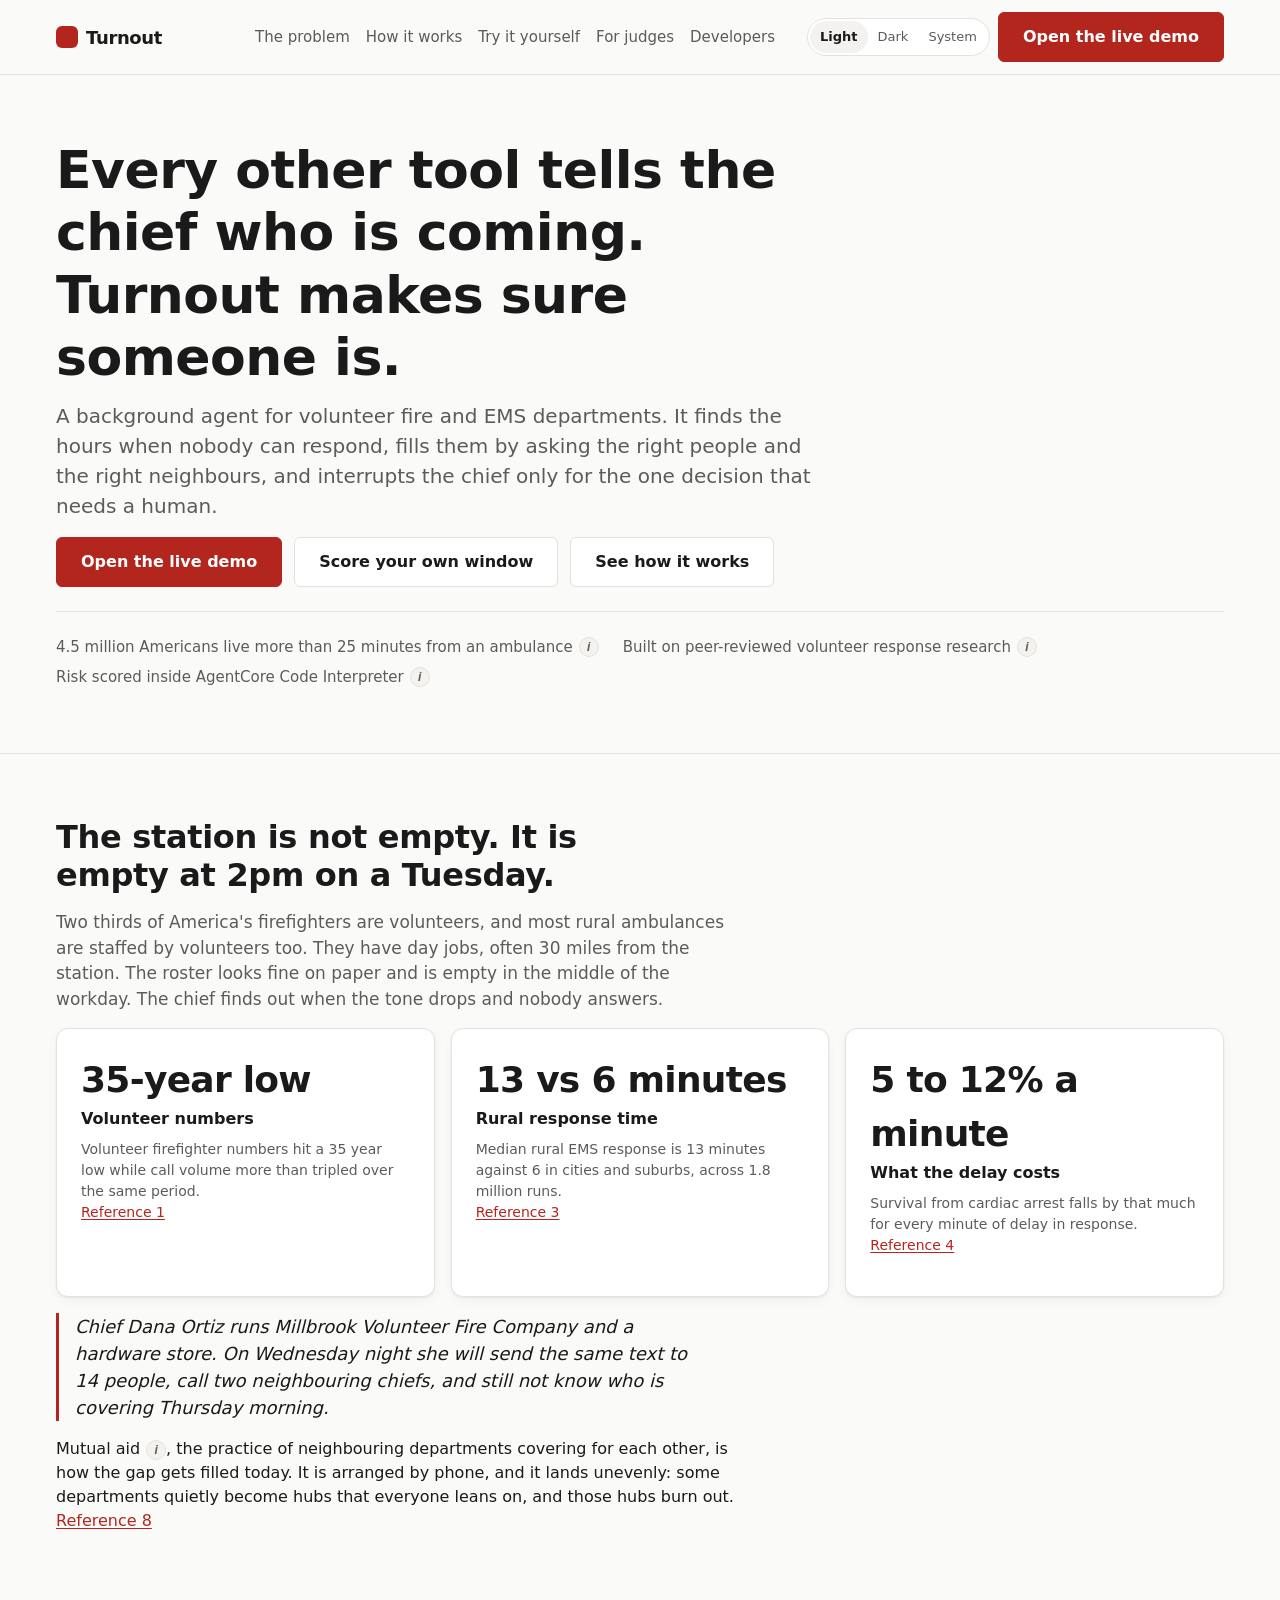
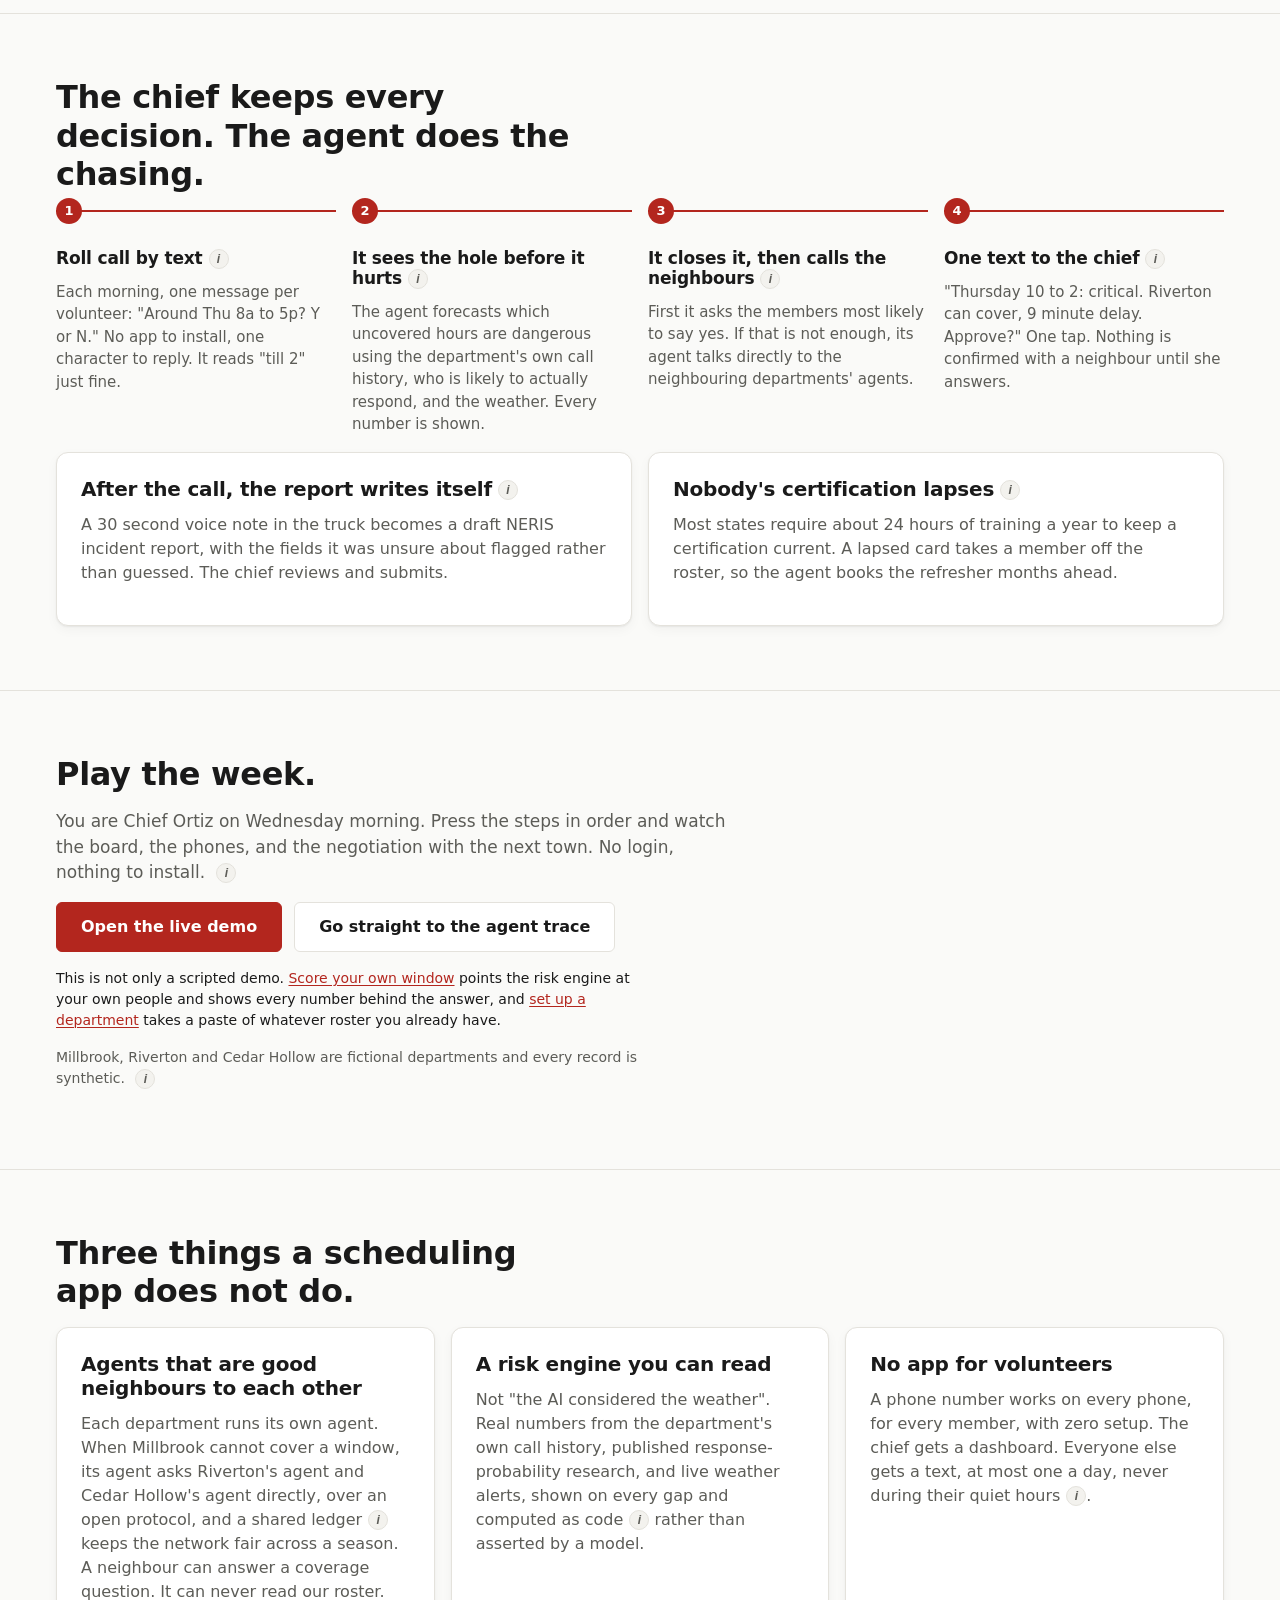
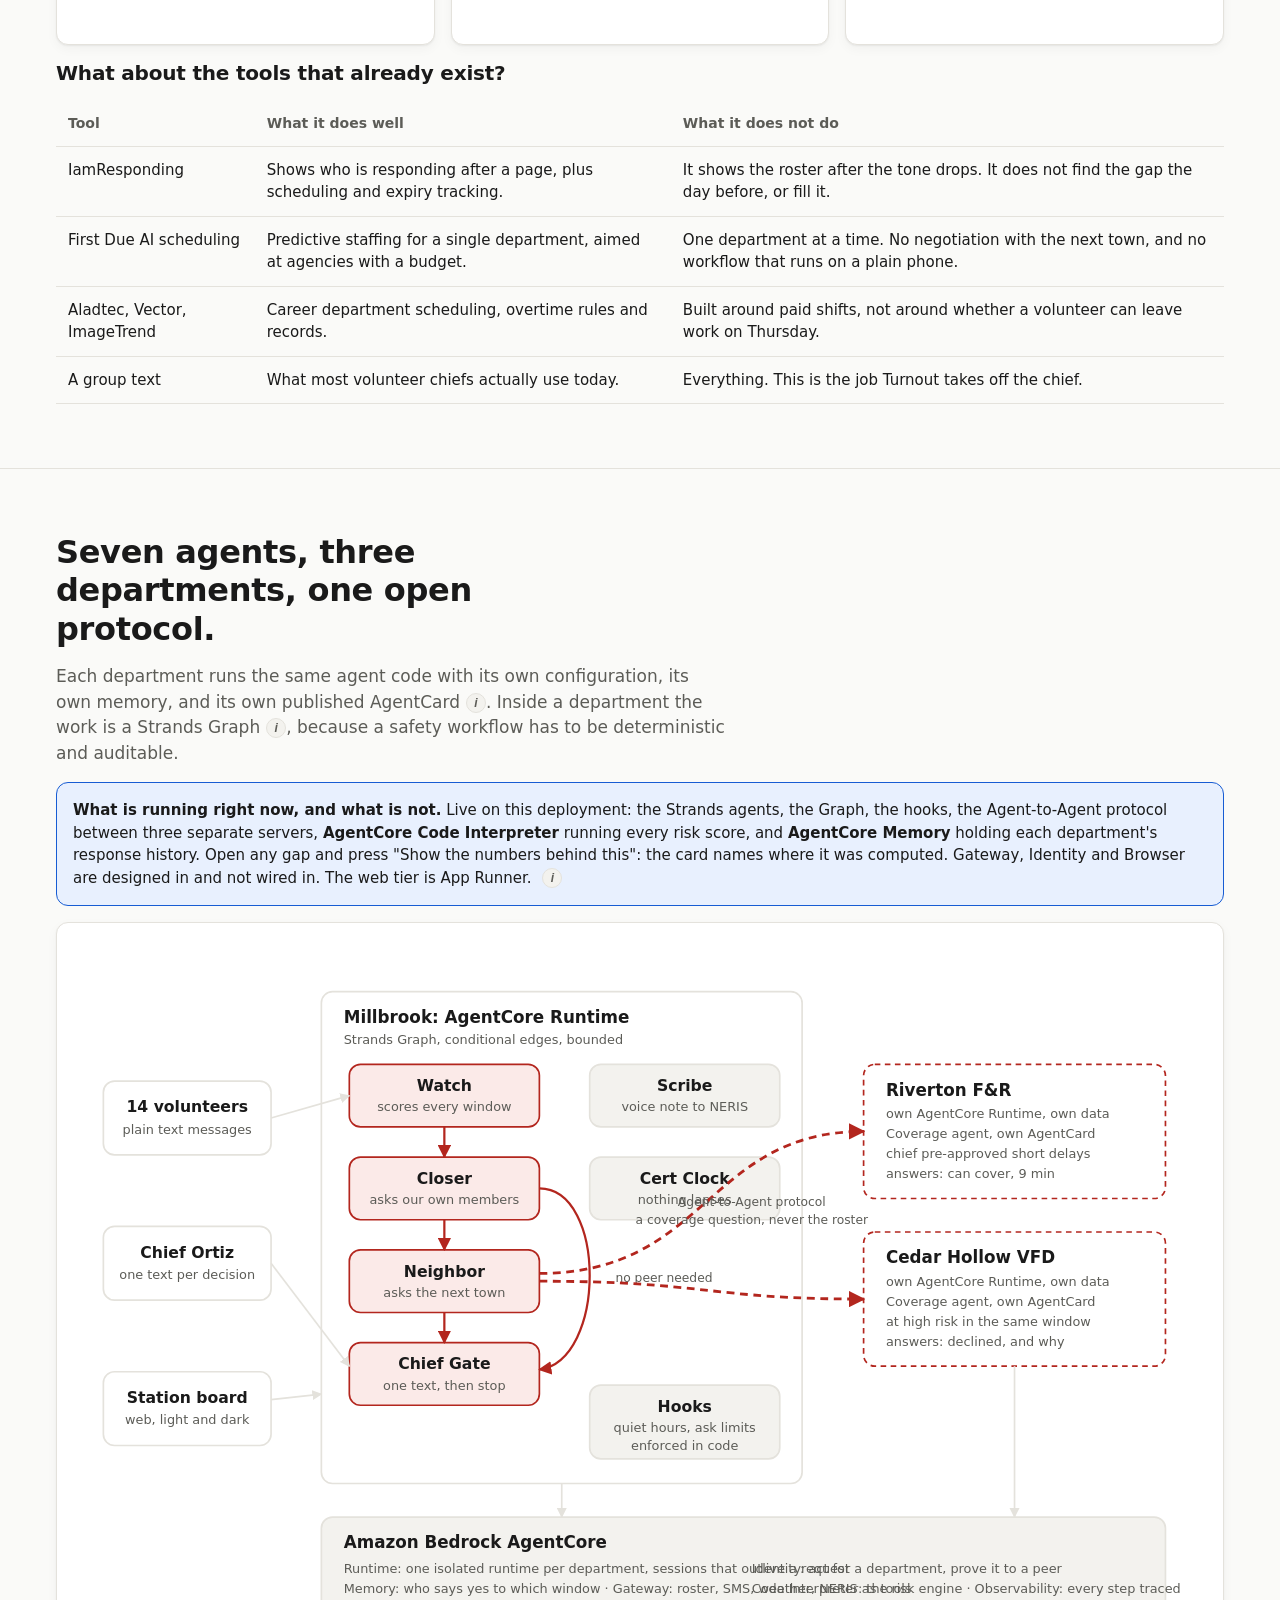
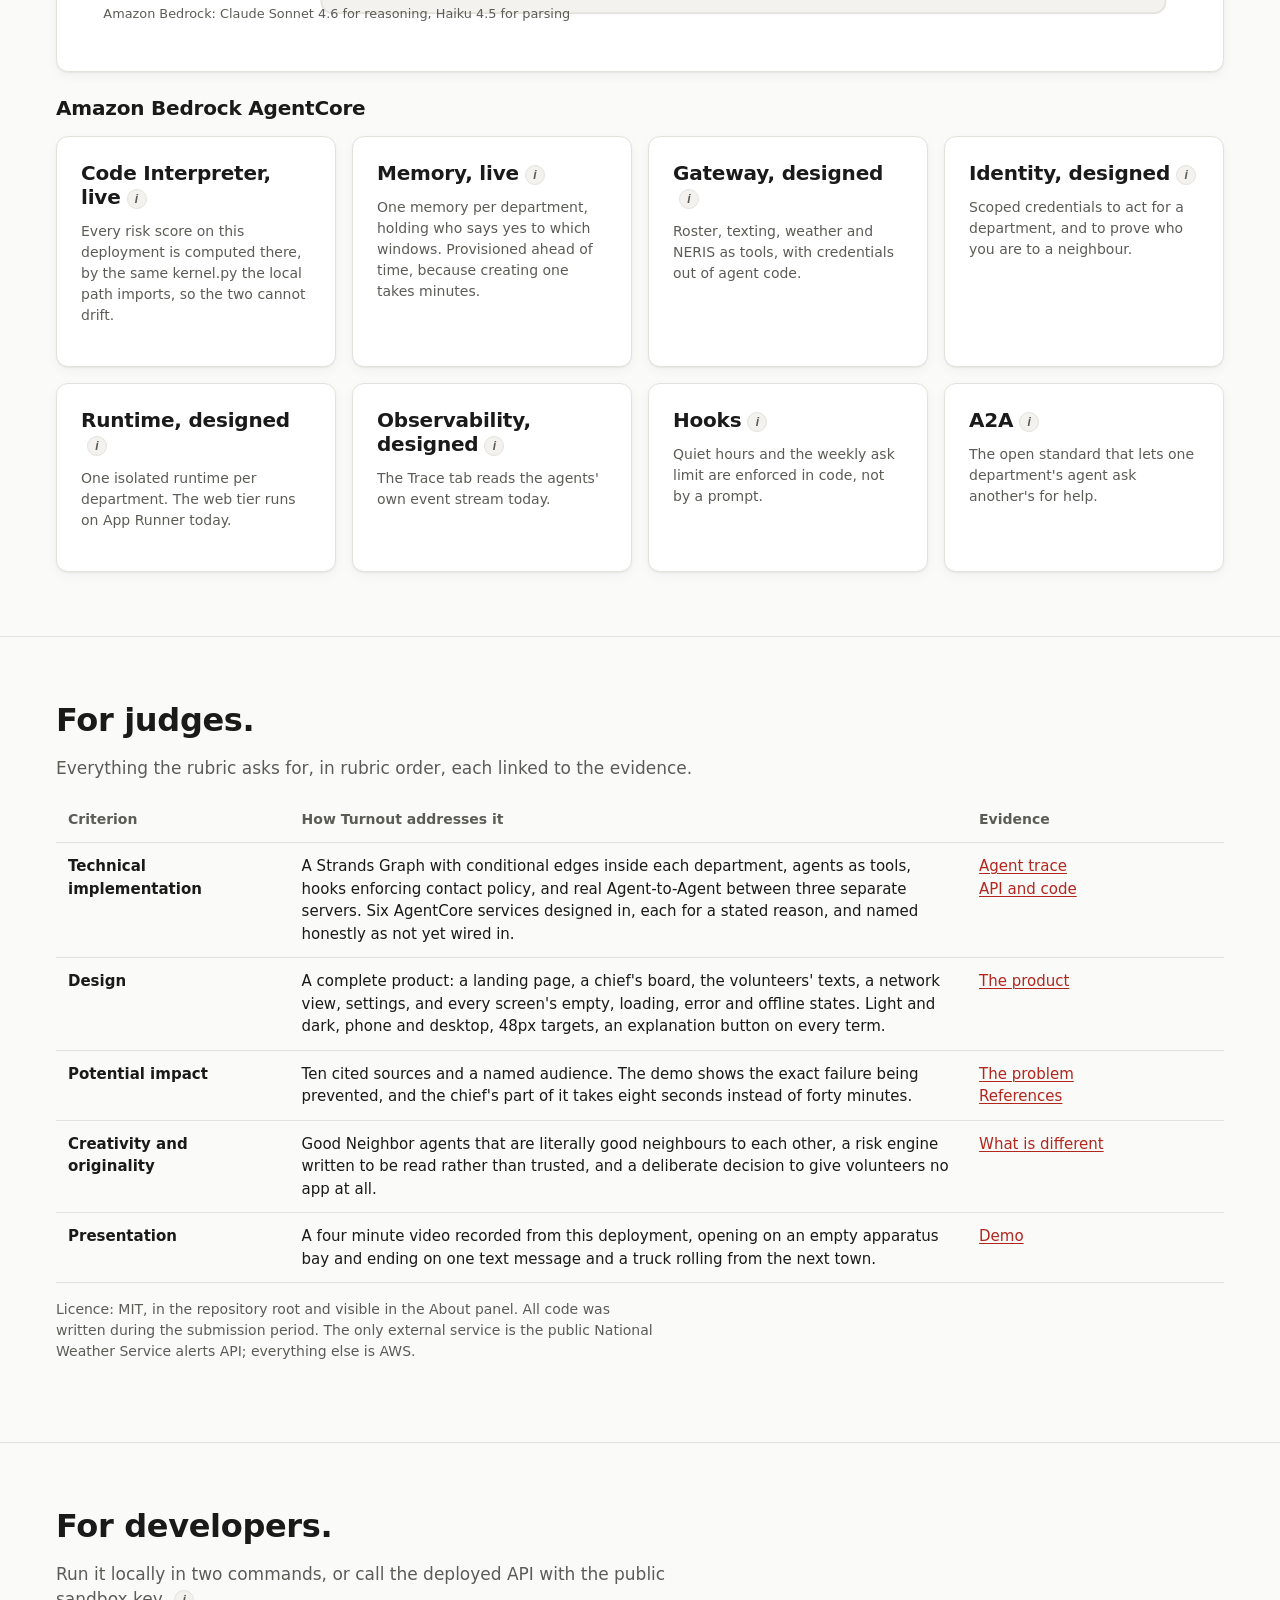
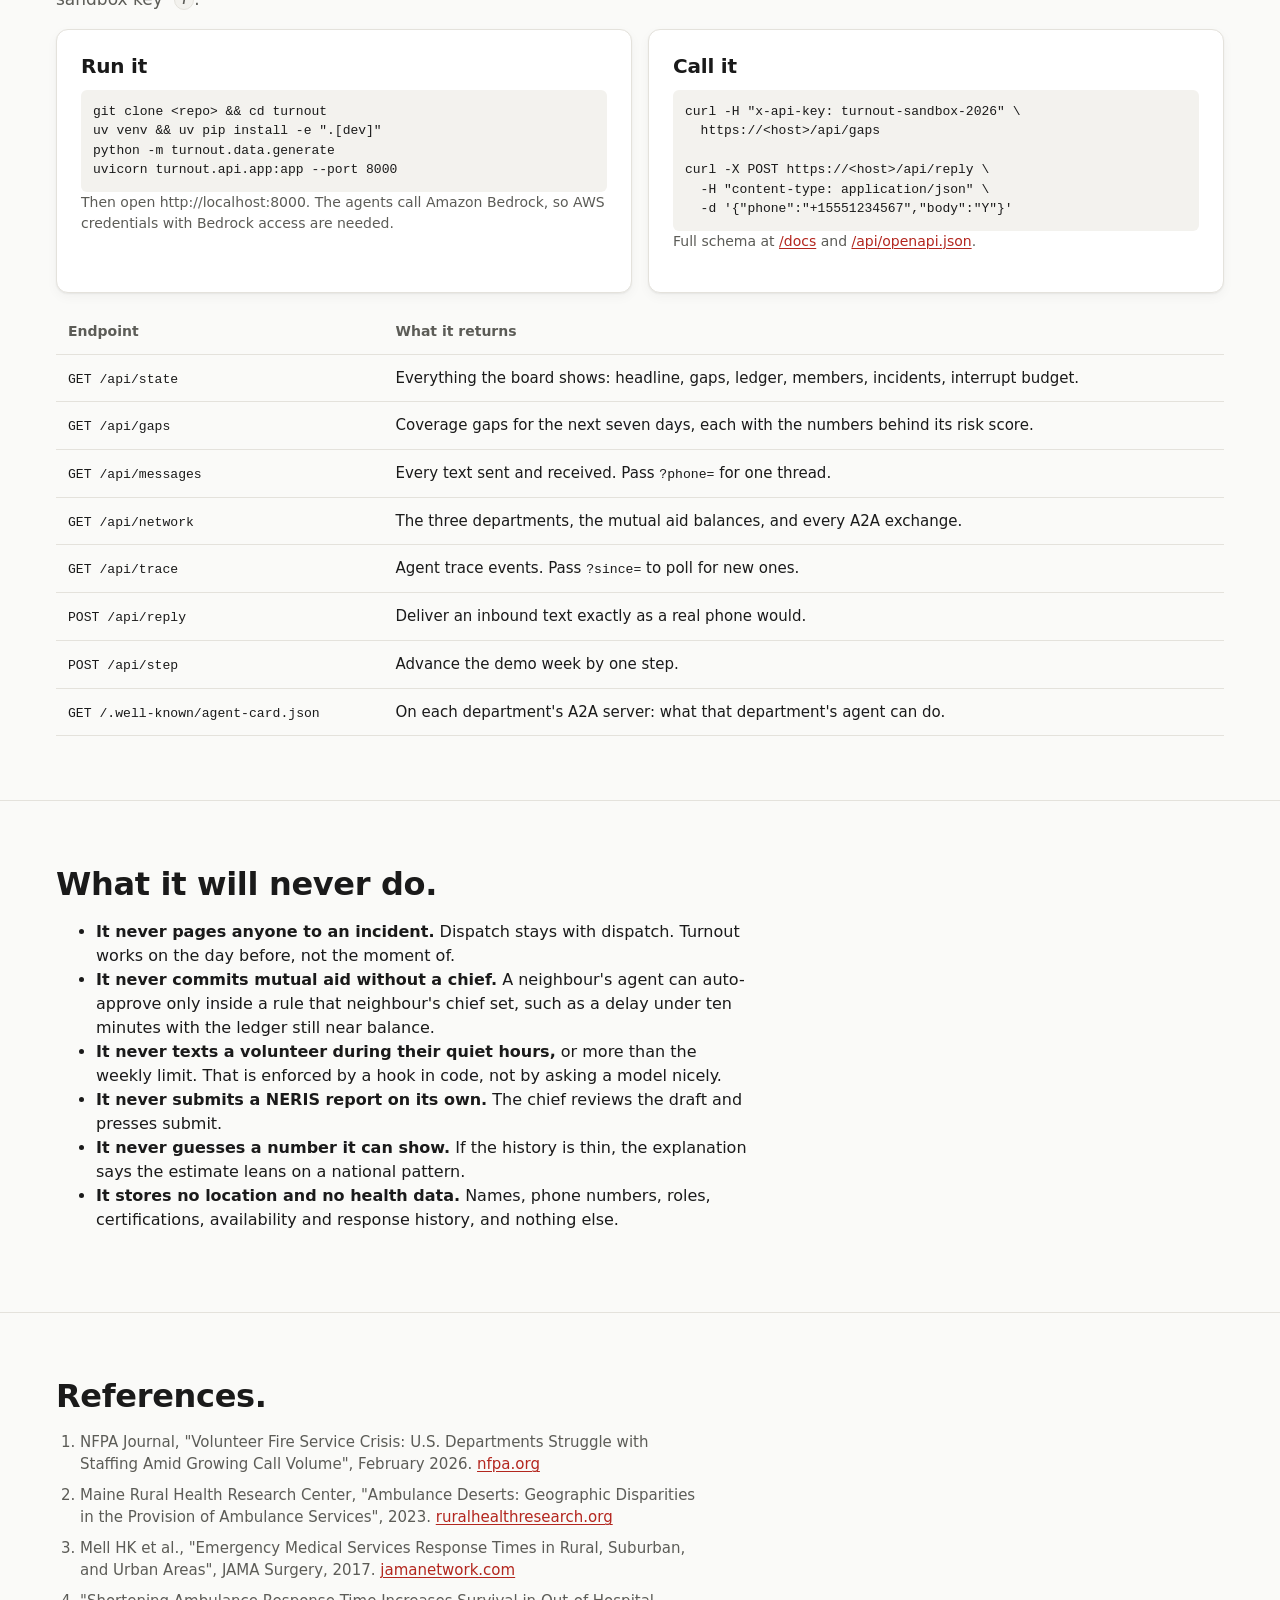
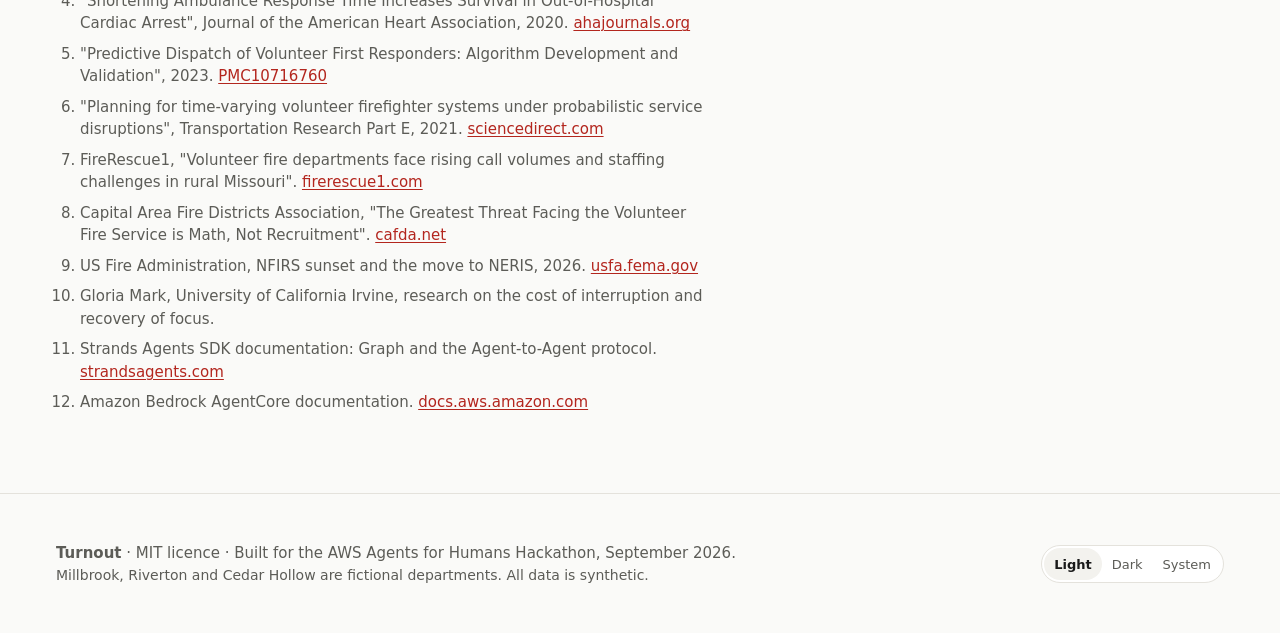
==== web/index.html @ aefbad80 "feat: AgentCore Code Interpreter and Memory, actually wired in The homepage claimed AgentCore and no" ====
<!doctype html>
<html lang="en">
<head>
<meta charset="utf-8">
<meta name="viewport" content="width=device-width, initial-scale=1">
<title>Turnout: make sure someone is coming</title>
<meta name="description" content="A background agent for volunteer fire and EMS departments. It finds the hours when nobody can respond, fills them by asking the right people and the right neighbours, and interrupts the chief only for the one decision that needs a human.">
<script>
  /* Set the theme before first paint so there is no flash of the wrong one. */
  (function () {
    try {
      var m = localStorage.getItem("turnout-theme");
      document.documentElement.setAttribute("data-theme", m && m !== "system" ? m : "light");
    } catch (e) {}
  })();
</script>
<link rel="stylesheet" href="styles.css">
<link rel="icon" href="data:image/svg+xml,<svg xmlns='http://www.w3.org/2000/svg' viewBox='0 0 32 32'><rect width='32' height='32' rx='7' fill='%23B3261E'/></svg>">
</head>
<body>
<a class="skip" href="#main">Skip to content</a>

<header class="site">
  <div class="bar">
    <a class="brand" href="index.html"><span class="mark" aria-hidden="true"></span> Turnout</a>
    <nav aria-label="Main">
      <a href="#problem">The problem</a>
      <a href="#how">How it works</a>
      <a href="try.html">Try it yourself</a>
      <a href="#judges">For judges</a>
      <a href="#developers">Developers</a>
    </nav>
    <div class="header-actions">
      <div class="theme-toggle"></div>
      <a class="btn primary" href="app.html">Open the live demo</a>
    </div>
  </div>
</header>

<main id="main">

<!-- 1. Hero -->
<section class="hero">
  <div class="wrap">
    <h1>Every other tool tells the chief who is coming. Turnout makes sure someone is.</h1>
    <p class="lede">
      A background agent for volunteer fire and EMS departments. It finds the hours when nobody can
      respond, fills them by asking the right people and the right neighbours, and interrupts the
      chief only for the one decision that needs a human.
    </p>
    <div class="btn-row">
      <a class="btn primary" href="app.html">Open the live demo</a>
      <a class="btn" href="try.html">Score your own window</a>
      <a class="btn" href="#how">See how it works</a>
    </div>
    <p class="credibility">
      <span>4.5 million Americans live more than 25 minutes from an ambulance<button class="info" data-tip="ambulance_desert" data-label="ambulance deserts"></button></span>
      <span>Built on peer-reviewed volunteer response research<button class="info" data-tip="p_understaffed" data-label="the response model"></button></span>
      <span>Risk scored inside AgentCore Code Interpreter<button class="info" data-tip="where_it_runs" data-label="where it runs"></button></span>
    </p>
  </div>
</section>

<!-- 2. The problem -->
<section class="band" id="problem">
  <div class="wrap stack">
    <h2>The station is not empty. It is empty at 2pm on a Tuesday.</h2>
    <p class="section-lede">
      Two thirds of America's firefighters are volunteers, and most rural ambulances are staffed by
      volunteers too. They have day jobs, often 30 miles from the station. The roster looks fine on
      paper and is empty in the middle of the workday. The chief finds out when the tone drops and
      nobody answers.
    </p>

    <div class="grid cols-3">
      <div class="card">
        <span class="stat">35-year low</span>
        <span class="stat-label">Volunteer numbers</span>
        <p class="muted small">Volunteer firefighter numbers hit a 35 year low while call volume more
        than tripled over the same period.<br><a href="#refs">Reference 1</a></p>
      </div>
      <div class="card">
        <span class="stat">13 vs 6 minutes</span>
        <span class="stat-label">Rural response time</span>
        <p class="muted small">Median rural EMS response is 13 minutes against 6 in cities and
        suburbs, across 1.8 million runs.<br><a href="#refs">Reference 3</a></p>
      </div>
      <div class="card">
        <span class="stat">5 to 12% a minute</span>
        <span class="stat-label">What the delay costs</span>
        <p class="muted small">Survival from cardiac arrest falls by that much for every minute of
        delay in response.<br><a href="#refs">Reference 4</a></p>
      </div>
    </div>

    <p class="quote">
      Chief Dana Ortiz runs Millbrook Volunteer Fire Company and a hardware store. On Wednesday night
      she will send the same text to 14 people, call two neighbouring chiefs, and still not know who
      is covering Thursday morning.
    </p>

    <p>
      Mutual aid<button class="info" data-tip="mutual_aid" data-label="mutual aid"></button>,
      the practice of neighbouring departments covering for each other, is how the gap gets filled
      today. It is arranged by phone, and it lands unevenly: some departments quietly become hubs
      that everyone leans on, and those hubs burn out. <a href="#refs">Reference 8</a>
    </p>
  </div>
</section>

<!-- 3. How it works -->
<section class="band" id="how">
  <div class="wrap stack">
    <h2>The chief keeps every decision. The agent does the chasing.</h2>

    <div class="steps">
      <div class="step">
        <h3>Roll call by text<button class="info" data-tip="agent_rollcall" data-label="the Roll Call agent"></button></h3>
        <p>Each morning, one message per volunteer: "Around Thu 8a to 5p? Y or N." No app to install,
        one character to reply. It reads "till 2" just fine.</p>
      </div>
      <div class="step">
        <h3>It sees the hole before it hurts<button class="info" data-tip="risk_score" data-label="the risk score"></button></h3>
        <p>The agent forecasts which uncovered hours are dangerous using the department's own call
        history, who is likely to actually respond, and the weather. Every number is shown.</p>
      </div>
      <div class="step">
        <h3>It closes it, then calls the neighbours<button class="info" data-tip="a2a" data-label="the A2A protocol"></button></h3>
        <p>First it asks the members most likely to say yes. If that is not enough, its agent talks
        directly to the neighbouring departments' agents.</p>
      </div>
      <div class="step">
        <h3>One text to the chief<button class="info" data-tip="interrupt_budget" data-label="the interrupt budget"></button></h3>
        <p>"Thursday 10 to 2: critical. Riverton can cover, 9 minute delay. Approve?" One tap.
        Nothing is confirmed with a neighbour until she answers.</p>
      </div>
    </div>

    <div class="grid cols-2">
      <div class="card">
        <h3>After the call, the report writes itself<button class="info" data-tip="neris" data-label="NERIS"></button></h3>
        <p class="muted">A 30 second voice note in the truck becomes a draft NERIS incident report,
        with the fields it was unsure about flagged rather than guessed. The chief reviews and submits.</p>
      </div>
      <div class="card">
        <h3>Nobody's certification lapses<button class="info" data-tip="agent_certclock" data-label="the Cert Clock agent"></button></h3>
        <p class="muted">Most states require about 24 hours of training a year to keep a
        certification current. A lapsed card takes a member off the roster, so the agent books the
        refresher months ahead.</p>
      </div>
    </div>
  </div>
</section>

<!-- 4. See it happen -->
<section class="band" id="demo">
  <div class="wrap stack">
    <h2>Play the week.</h2>
    <p class="section-lede">
      You are Chief Ortiz on Wednesday morning. Press the steps in order and watch the board, the
      phones, and the negotiation with the next town. No login, nothing to install.
      <button class="info" data-tip="judge_mode" data-label="judge mode"></button>
    </p>
    <div class="btn-row">
      <a class="btn primary" href="app.html">Open the live demo</a>
      <a class="btn" href="app.html#trace">Go straight to the agent trace</a>
    </div>
    <p class="small">
      This is not only a scripted demo. <a href="try.html">Score your own window</a> points the risk
      engine at your own people and shows every number behind the answer, and
      <a href="start.html">set up a department</a> takes a paste of whatever roster you already have.
    </p>
    <p class="small muted">
      Millbrook, Riverton and Cedar Hollow are fictional departments and every record is synthetic.
      <button class="info" data-tip="synthetic" data-label="the synthetic data"></button>
    </p>
  </div>
</section>

<!-- 5. What makes it different -->
<section class="band" id="different">
  <div class="wrap stack">
    <h2>Three things a scheduling app does not do.</h2>

    <div class="grid cols-3">
      <div class="card">
        <h3>Agents that are good neighbours to each other</h3>
        <p class="muted">Each department runs its own agent. When Millbrook cannot cover a window, its
        agent asks Riverton's agent and Cedar Hollow's agent directly, over an open protocol, and a
        shared ledger<button class="info" data-tip="ledger" data-label="the mutual aid ledger"></button>
        keeps the network fair across a season. A neighbour can answer a coverage question. It can
        never read our roster.</p>
      </div>
      <div class="card">
        <h3>A risk engine you can read</h3>
        <p class="muted">Not "the AI considered the weather". Real numbers from the department's own
        call history, published response-probability research, and live weather alerts, shown on
        every gap and computed as code<button class="info" data-tip="agentcore_code" data-label="Code Interpreter"></button>
        rather than asserted by a model.</p>
      </div>
      <div class="card">
        <h3>No app for volunteers</h3>
        <p class="muted">A phone number works on every phone, for every member, with zero setup. The
        chief gets a dashboard. Everyone else gets a text, at most one a day, never during their
        quiet hours<button class="info" data-tip="quiet_hours" data-label="quiet hours"></button>.</p>
      </div>
    </div>

    <h3>What about the tools that already exist?</h3>
    <div class="scroll-x">
      <table class="plain">
        <thead>
          <tr><th>Tool</th><th>What it does well</th><th>What it does not do</th></tr>
        </thead>
        <tbody>
          <tr>
            <td>IamResponding</td>
            <td>Shows who is responding after a page, plus scheduling and expiry tracking.</td>
            <td>It shows the roster after the tone drops. It does not find the gap the day before, or fill it.</td>
          </tr>
          <tr>
            <td>First Due AI scheduling</td>
            <td>Predictive staffing for a single department, aimed at agencies with a budget.</td>
            <td>One department at a time. No negotiation with the next town, and no workflow that runs on a plain phone.</td>
          </tr>
          <tr>
            <td>Aladtec, Vector, ImageTrend</td>
            <td>Career department scheduling, overtime rules and records.</td>
            <td>Built around paid shifts, not around whether a volunteer can leave work on Thursday.</td>
          </tr>
          <tr>
            <td>A group text</td>
            <td>What most volunteer chiefs actually use today.</td>
            <td>Everything. This is the job Turnout takes off the chief.</td>
          </tr>
        </tbody>
      </table>
    </div>
  </div>
</section>

<!-- 6. Built on Strands and AgentCore -->
<section class="band" id="built">
  <div class="wrap stack">
    <h2>Seven agents, three departments, one open protocol.</h2>
    <p class="section-lede">
      Each department runs the same agent code with its own configuration, its own memory, and its
      own published AgentCard<button class="info" data-tip="agentcard" data-label="the AgentCard"></button>.
      Inside a department the work is a Strands Graph<button class="info" data-tip="strands_graph" data-label="the Strands Graph"></button>,
      because a safety workflow has to be deterministic and auditable.
    </p>

    <div class="notice">
      <strong>What is running right now, and what is not.</strong>
      Live on this deployment: the Strands agents, the Graph, the hooks, the Agent-to-Agent protocol
      between three separate servers, <strong>AgentCore Code Interpreter</strong> running every risk
      score, and <strong>AgentCore Memory</strong> holding each department's response history. Open
      any gap and press "Show the numbers behind this": the card names where it was computed.
      Gateway, Identity and Browser are designed in and not wired in. The web tier is App Runner.
      <button class="info" data-tip="where_it_runs" data-label="where it runs"></button>
    </div>

    <div class="card">
      <img src="architecture.svg" alt="Architecture diagram. Inside Millbrook, a Strands Graph runs Watch, then Closer, then Neighbor, then Chief Gate, with Scribe and Cert Clock as separate jobs. Neighbor talks over the Agent-to-Agent protocol to Riverton and Cedar Hollow, which run the same agent code in their own AgentCore runtimes. All agents use AgentCore Memory, Gateway, Identity, Code Interpreter and Observability, and reach members and the chief by text message." style="width:100%;height:auto">
    </div>

    <h3 style="margin-top:var(--s5)">Amazon Bedrock AgentCore</h3>
    <div class="grid cols-4">
      <div class="card"><h3>Code Interpreter, live<button class="info" data-tip="agentcore_code" data-label="Code Interpreter"></button></h3><p class="muted small">Every risk score on this deployment is computed there, by the same kernel.py the local path imports, so the two cannot drift.</p></div>
      <div class="card"><h3>Memory, live<button class="info" data-tip="agentcore_memory" data-label="AgentCore Memory"></button></h3><p class="muted small">One memory per department, holding who says yes to which windows. Provisioned ahead of time, because creating one takes minutes.</p></div>
      <div class="card"><h3>Gateway, designed<button class="info" data-tip="agentcore_gateway" data-label="AgentCore Gateway"></button></h3><p class="muted small">Roster, texting, weather and NERIS as tools, with credentials out of agent code.</p></div>
      <div class="card"><h3>Identity, designed<button class="info" data-tip="agentcore_identity" data-label="AgentCore Identity"></button></h3><p class="muted small">Scoped credentials to act for a department, and to prove who you are to a neighbour.</p></div>
      <div class="card"><h3>Runtime, designed<button class="info" data-tip="agentcore_runtime" data-label="AgentCore Runtime"></button></h3><p class="muted small">One isolated runtime per department. The web tier runs on App Runner today.</p></div>
      <div class="card"><h3>Observability, designed<button class="info" data-tip="agentcore_observability" data-label="AgentCore Observability"></button></h3><p class="muted small">The Trace tab reads the agents' own event stream today.</p></div>
      <div class="card"><h3>Hooks<button class="info" data-tip="hooks" data-label="Strands hooks"></button></h3><p class="muted small">Quiet hours and the weekly ask limit are enforced in code, not by a prompt.</p></div>
      <div class="card"><h3>A2A<button class="info" data-tip="a2a" data-label="the A2A protocol"></button></h3><p class="muted small">The open standard that lets one department's agent ask another's for help.</p></div>
    </div>
  </div>
</section>

<!-- 7. For judges -->
<section class="band" id="judges">
  <div class="wrap stack">
    <h2>For judges.</h2>
    <p class="section-lede">Everything the rubric asks for, in rubric order, each linked to the evidence.</p>
    <div class="scroll-x">
      <table class="plain">
        <thead><tr><th style="width:20%">Criterion</th><th>How Turnout addresses it</th><th style="width:22%">Evidence</th></tr></thead>
        <tbody>
          <tr>
            <td><strong>Technical implementation</strong></td>
            <td>A Strands Graph with conditional edges inside each department, agents as tools, hooks
            enforcing contact policy, and real Agent-to-Agent between three separate servers. Six
            AgentCore services designed in, each for a stated reason, and named honestly as not
            yet wired in.</td>
            <td><a href="app.html#trace">Agent trace</a><br><a href="#developers">API and code</a></td>
          </tr>
          <tr>
            <td><strong>Design</strong></td>
            <td>A complete product: a landing page, a chief's board, the volunteers' texts, a network
            view, settings, and every screen's empty, loading, error and offline states. Light and
            dark, phone and desktop, 48px targets, an explanation button on every term.</td>
            <td><a href="app.html">The product</a></td>
          </tr>
          <tr>
            <td><strong>Potential impact</strong></td>
            <td>Ten cited sources and a named audience. The demo shows the exact failure being
            prevented, and the chief's part of it takes eight seconds instead of forty minutes.</td>
            <td><a href="#problem">The problem</a><br><a href="#refs">References</a></td>
          </tr>
          <tr>
            <td><strong>Creativity and originality</strong></td>
            <td>Good Neighbor agents that are literally good neighbours to each other, a risk engine
            written to be read rather than trusted, and a deliberate decision to give volunteers no
            app at all.</td>
            <td><a href="#different">What is different</a></td>
          </tr>
          <tr>
            <td><strong>Presentation</strong></td>
            <td>A four minute video recorded from this deployment, opening on an empty apparatus bay
            and ending on one text message and a truck rolling from the next town.</td>
            <td><a href="#demo">Demo</a></td>
          </tr>
        </tbody>
      </table>
    </div>
    <p class="small muted">
      Licence: MIT, in the repository root and visible in the About panel. All code was written during
      the submission period. The only external service is the public National Weather Service alerts
      API; everything else is AWS.
    </p>
  </div>
</section>

<!-- 8. For developers -->
<section class="band" id="developers">
  <div class="wrap stack">
    <h2>For developers.</h2>
    <p class="section-lede">
      Run it locally in two commands, or call the deployed API with the public sandbox key
      <button class="info" data-tip="sandbox_key" data-label="the sandbox key"></button>.
    </p>

    <div class="grid cols-2">
      <div class="card">
        <h3>Run it</h3>
        <pre class="formula">git clone &lt;repo&gt; &amp;&amp; cd turnout
uv venv &amp;&amp; uv pip install -e ".[dev]"
python -m turnout.data.generate
uvicorn turnout.api.app:app --port 8000</pre>
        <p class="muted small">Then open http://localhost:8000. The agents call Amazon Bedrock, so
        AWS credentials with Bedrock access are needed.</p>
      </div>
      <div class="card">
        <h3>Call it</h3>
        <pre class="formula">curl -H "x-api-key: turnout-sandbox-2026" \
  https://&lt;host&gt;/api/gaps

curl -X POST https://&lt;host&gt;/api/reply \
  -H "content-type: application/json" \
  -d '{"phone":"+15551234567","body":"Y"}'</pre>
        <p class="muted small">Full schema at <a href="/docs">/docs</a> and
        <a href="/api/openapi.json">/api/openapi.json</a>.</p>
      </div>
    </div>

    <div class="scroll-x">
      <table class="plain">
        <thead><tr><th>Endpoint</th><th>What it returns</th></tr></thead>
        <tbody>
          <tr><td><code>GET /api/state</code></td><td>Everything the board shows: headline, gaps, ledger, members, incidents, interrupt budget.</td></tr>
          <tr><td><code>GET /api/gaps</code></td><td>Coverage gaps for the next seven days, each with the numbers behind its risk score.</td></tr>
          <tr><td><code>GET /api/messages</code></td><td>Every text sent and received. Pass <code>?phone=</code> for one thread.</td></tr>
          <tr><td><code>GET /api/network</code></td><td>The three departments, the mutual aid balances, and every A2A exchange.</td></tr>
          <tr><td><code>GET /api/trace</code></td><td>Agent trace events. Pass <code>?since=</code> to poll for new ones.</td></tr>
          <tr><td><code>POST /api/reply</code></td><td>Deliver an inbound text exactly as a real phone would.</td></tr>
          <tr><td><code>POST /api/step</code></td><td>Advance the demo week by one step.</td></tr>
          <tr><td><code>GET /.well-known/agent-card.json</code></td><td>On each department's A2A server: what that department's agent can do.</td></tr>
        </tbody>
      </table>
    </div>
  </div>
</section>

<!-- 9. Safety and limits -->
<section class="band" id="safety">
  <div class="wrap stack">
    <h2>What it will never do.</h2>
    <ul>
      <li><strong>It never pages anyone to an incident.</strong> Dispatch stays with dispatch. Turnout works on the day before, not the moment of.</li>
      <li><strong>It never commits mutual aid without a chief.</strong> A neighbour's agent can auto-approve only inside a rule that neighbour's chief set, such as a delay under ten minutes with the ledger still near balance.</li>
      <li><strong>It never texts a volunteer during their quiet hours,</strong> or more than the weekly limit. That is enforced by a hook in code, not by asking a model nicely.</li>
      <li><strong>It never submits a NERIS report on its own.</strong> The chief reviews the draft and presses submit.</li>
      <li><strong>It never guesses a number it can show.</strong> If the history is thin, the explanation says the estimate leans on a national pattern.</li>
      <li><strong>It stores no location and no health data.</strong> Names, phone numbers, roles, certifications, availability and response history, and nothing else.</li>
    </ul>
  </div>
</section>

<!-- 10. References -->
<section class="band" id="refs">
  <div class="wrap stack">
    <h2>References.</h2>
    <ol class="refs">
      <li>NFPA Journal, "Volunteer Fire Service Crisis: U.S. Departments Struggle with Staffing Amid Growing Call Volume", February 2026. <a href="https://www.nfpa.org/news-blogs-and-articles/nfpa-journal/2026/02/11/volunteer-fire-service-crisis">nfpa.org</a></li>
      <li>Maine Rural Health Research Center, "Ambulance Deserts: Geographic Disparities in the Provision of Ambulance Services", 2023. <a href="https://www.ruralhealthresearch.org/publications/1596">ruralhealthresearch.org</a></li>
      <li>Mell HK et al., "Emergency Medical Services Response Times in Rural, Suburban, and Urban Areas", JAMA Surgery, 2017. <a href="https://jamanetwork.com/journals/jamasurgery/fullarticle/2643992">jamanetwork.com</a></li>
      <li>"Shortening Ambulance Response Time Increases Survival in Out-of-Hospital Cardiac Arrest", Journal of the American Heart Association, 2020. <a href="https://www.ahajournals.org/doi/10.1161/JAHA.120.017048">ahajournals.org</a></li>
      <li>"Predictive Dispatch of Volunteer First Responders: Algorithm Development and Validation", 2023. <a href="https://www.ncbi.nlm.nih.gov/pmc/articles/PMC10716760/">PMC10716760</a></li>
      <li>"Planning for time-varying volunteer firefighter systems under probabilistic service disruptions", Transportation Research Part E, 2021. <a href="https://www.sciencedirect.com/science/article/abs/pii/S1366554521002234">sciencedirect.com</a></li>
      <li>FireRescue1, "Volunteer fire departments face rising call volumes and staffing challenges in rural Missouri". <a href="https://www.firerescue1.com/volunteer-fire-service/rural-mo-volunteer-fire-departments-face-rising-call-volumes-staffing-challenges">firerescue1.com</a></li>
      <li>Capital Area Fire Districts Association, "The Greatest Threat Facing the Volunteer Fire Service is Math, Not Recruitment". <a href="https://cafda.net/the-greatest-threat-facing-the-volunteer-fire-service-is-math-not-recruitment-this-is-a-must-read-article/">cafda.net</a></li>
      <li>US Fire Administration, NFIRS sunset and the move to NERIS, 2026. <a href="https://www.usfa.fema.gov/nfirs/sunset/">usfa.fema.gov</a></li>
      <li>Gloria Mark, University of California Irvine, research on the cost of interruption and recovery of focus.</li>
      <li>Strands Agents SDK documentation: Graph and the Agent-to-Agent protocol. <a href="https://strandsagents.com/">strandsagents.com</a></li>
      <li>Amazon Bedrock AgentCore documentation. <a href="https://docs.aws.amazon.com/bedrock-agentcore/">docs.aws.amazon.com</a></li>
    </ol>
  </div>
</section>

</main>

<footer class="site">
  <div class="wrap">
    <div>
      <strong>Turnout</strong> &middot; MIT licence &middot; Built for the AWS Agents for Humans
      Hackathon, September 2026.
      <br>
      <span class="small">Millbrook, Riverton and Cedar Hollow are fictional departments. All data is synthetic.</span>
    </div>
    <div class="theme-toggle"></div>
  </div>
</footer>

<script src="infotips.js"></script>
<script src="common.js"></script>
</body>
</html>
---- web/styles.css ----
/* Turnout design system. Tokens first, then components.
   Light and dark are both first class. Nothing here depends on a build step. */

:root {
  --bg: #FAFAF8;
  --surface: #FFFFFF;
  --surface-2: #F3F2EE;
  --text: #1A1A1A;
  --text-muted: #5C5C57;
  --border: #E4E2DC;
  --accent: #B3261E;
  --accent-text: #FFFFFF;
  --accent-soft: #FBEAE8;
  --success: #1F7A4D;
  --success-soft: #E6F4EC;
  --warning: #855800;  /* 5.5:1 on warning-soft. The old #9A6700 was 4.34, which
                          passes only as large text, and axe counts weight 650 as
                          not bold, so it failed a real audit. */
  --warning-soft: #FBF1DC;
  --danger: #B42318;
  --danger-soft: #FBE9E7;
  --info: #175CD3;
  --info-soft: #E8F0FE;
  --shadow: 0 1px 2px rgba(0, 0, 0, .06), 0 4px 12px rgba(0, 0, 0, .04);

  --r-sm: 6px;
  --r-md: 12px;
  --r-pill: 999px;
  --s1: 4px; --s2: 8px; --s3: 12px; --s4: 16px; --s5: 24px;
  --s6: 32px; --s7: 48px; --s8: 64px; --s9: 96px;
  --sans: Inter, ui-sans-serif, system-ui, -apple-system, "Segoe UI", Roboto, Helvetica, Arial, sans-serif;
  --mono: "JetBrains Mono", ui-monospace, SFMono-Regular, Menlo, Consolas, monospace;
  --maxw: 1200px;
}

@media (prefers-color-scheme: dark) {
  :root:not([data-theme="light"]) {
    --bg: #121212; --surface: #1C1C1C; --surface-2: #262626;
    --text: #ECECEA; --text-muted: #A3A39E; --border: #2E2E2E;
    --accent: #F26D63; --accent-text: #0E0E0E; --accent-soft: #33201E;
    --success: #4CC38A; --success-soft: #14301F;
    --warning: #F5B324; --warning-soft: #33280D;
    --danger: #F97066; --danger-soft: #341A18;
    --info: #84AEFF; --info-soft: #16233D;
    --shadow: none;
  }
}

:root[data-theme="dark"] {
  --bg: #121212; --surface: #1C1C1C; --surface-2: #262626;
  --text: #ECECEA; --text-muted: #A3A39E; --border: #2E2E2E;
  --accent: #F26D63; --accent-text: #0E0E0E; --accent-soft: #33201E;
  --success: #4CC38A; --success-soft: #14301F;
  --warning: #F5B324; --warning-soft: #33280D;
  --danger: #F97066; --danger-soft: #341A18;
  --info: #84AEFF; --info-soft: #16233D;
  --shadow: none;
}

*, *::before, *::after { box-sizing: border-box; }

html { color-scheme: light dark; }
:root[data-theme="dark"] { color-scheme: dark; }
:root[data-theme="light"] { color-scheme: light; }

body {
  margin: 0;
  background: var(--bg);
  color: var(--text);
  font-family: var(--sans);
  font-size: 16px;
  line-height: 1.5;
  -webkit-font-smoothing: antialiased;
}

/* Product screens get larger type: chiefs read them on a phone, often over 50. */
body.app { font-size: 18px; }

img, svg { max-width: 100%; }
a { color: var(--accent); text-decoration-thickness: 1px; text-underline-offset: 2px; }
h1, h2, h3, h4 { line-height: 1.2; margin: 0 0 var(--s3); font-weight: 650; letter-spacing: -.01em; }
h1 { font-size: clamp(2rem, 5vw, 3.25rem); }
h2 { font-size: clamp(1.5rem, 3.5vw, 2rem); }
h3 { font-size: 1.25rem; }
p { margin: 0 0 var(--s4); max-width: 68ch; }
ul, ol { max-width: 68ch; }
code, pre { font-family: var(--mono); font-size: .875em; }

:focus-visible {
  outline: 2px solid var(--accent);
  outline-offset: 2px;
  border-radius: var(--r-sm);
}

.skip {
  position: absolute; left: -9999px; top: 0; padding: var(--s3) var(--s4);
  background: var(--accent); color: var(--accent-text); z-index: 100; border-radius: 0 0 var(--r-sm) 0;
}
.skip:focus { left: 0; }

.wrap { max-width: var(--maxw); margin: 0 auto; padding: 0 var(--s4); }
.stack > * + * { margin-top: var(--s4); }
.muted { color: var(--text-muted); }
.small { font-size: .875rem; }
.center { text-align: center; }
.nowrap { white-space: nowrap; }
.scroll-x { overflow-x: auto; }

/* Header ------------------------------------------------------------------ */
header.site {
  position: sticky; top: 0; z-index: 40;
  background: color-mix(in srgb, var(--bg) 88%, transparent);
  backdrop-filter: blur(8px);
  border-bottom: 1px solid var(--border);
}
header.site .bar {
  display: flex; align-items: center; gap: var(--s4);
  max-width: var(--maxw); margin: 0 auto; padding: var(--s3) var(--s4);
}
.brand {
  display: inline-flex; align-items: center; gap: var(--s2);
  font-weight: 700; letter-spacing: -.02em; font-size: 1.125rem;
  color: var(--text); text-decoration: none;
}
.brand .mark {
  width: 22px; height: 22px; border-radius: var(--r-sm);
  background: var(--accent); display: inline-block; flex: none;
}
header.site nav { display: none; margin-left: auto; gap: var(--s4); align-items: center; }
header.site nav a { color: var(--text-muted); text-decoration: none; font-size: .9375rem; }
header.site nav a:hover { color: var(--text); }
.header-actions { margin-left: auto; display: flex; gap: var(--s2); align-items: center; }
header.site nav + .header-actions { margin-left: var(--s4); }
@media (min-width: 1040px) { header.site nav { display: flex; } }

/* The primary action never wraps. It wrapped onto four lines when the navigation grew, which is
   the sort of thing that only shows up in a browser at a real width. */
header.site .header-actions .btn { white-space: nowrap; }
header.site nav a { white-space: nowrap; }

/* Back link. At the top of the content, where a person looks for it, not only in the footer. */
.backlink {
  display: inline-flex; align-items: center; gap: 6px;
  color: var(--text-muted); text-decoration: none; font-size: .9375rem;
  padding: var(--s2) 0; margin-bottom: var(--s4); min-height: 44px;
}
.backlink:hover { color: var(--text); }
.backlink svg { flex: none; }

/* Buttons ----------------------------------------------------------------- */
.btn {
  display: inline-flex; align-items: center; justify-content: center; gap: var(--s2);
  min-height: 44px; padding: var(--s3) var(--s5);
  border-radius: var(--r-sm); border: 1px solid var(--border);
  background: var(--surface); color: var(--text);
  font: inherit; font-weight: 550; cursor: pointer;
  text-decoration: none; transition: background .15s ease, border-color .15s ease;
}
.btn:hover { background: var(--surface-2); }
.btn.primary { background: var(--accent); color: var(--accent-text); border-color: var(--accent); }
.btn.primary:hover { filter: brightness(1.06); }
.btn:disabled { opacity: .5; cursor: not-allowed; }
.btn.small { min-height: 36px; padding: var(--s2) var(--s3); font-size: .875rem; }
body.app .btn { min-height: 48px; }

.btn-row { display: flex; flex-wrap: wrap; gap: var(--s3); }

/* Theme toggle ------------------------------------------------------------ */
.theme-toggle { display: inline-flex; border: 1px solid var(--border); border-radius: var(--r-pill); padding: 2px; background: var(--surface); }
.theme-toggle button {
  border: 0; background: transparent; color: var(--text-muted); cursor: pointer;
  font: inherit; font-size: .8125rem; padding: 6px 10px; border-radius: var(--r-pill); min-height: 32px;
}
.theme-toggle button[aria-pressed="true"] { background: var(--surface-2); color: var(--text); font-weight: 600; }

/* InfoTip ----------------------------------------------------------------- */
.info {
  display: inline-flex; align-items: center; justify-content: center;
  width: 20px; height: 20px; margin-left: 6px; flex: none;
  border-radius: var(--r-pill); border: 1px solid var(--border);
  background: var(--surface-2); color: var(--text-muted);
  font-size: 12px; font-weight: 700; font-style: italic; line-height: 1;
  cursor: pointer; padding: 0; vertical-align: middle;
}
.info:hover { color: var(--text); border-color: var(--text-muted); }
.info-pop {
  position: absolute; z-index: 60; max-width: min(340px, calc(100vw - 32px));
  background: var(--surface); color: var(--text);
  border: 1px solid var(--border); border-radius: var(--r-md);
  padding: var(--s4); box-shadow: var(--shadow); font-size: .9375rem; line-height: 1.5;
}
.info-pop p { margin: 0 0 var(--s2); }
.info-pop p:last-child { margin: 0; }
.info-pop a { font-weight: 550; }
@media (max-width: 640px) {
  .info-pop {
    position: fixed; left: 0; right: 0; bottom: 0; top: auto; max-width: none;
    border-radius: var(--r-md) var(--r-md) 0 0; padding: var(--s5);
  }
}

/* Cards ------------------------------------------------------------------- */
.card {
  background: var(--surface); border: 1px solid var(--border);
  border-radius: var(--r-md); padding: var(--s5); box-shadow: var(--shadow);
}
.grid { display: grid; gap: var(--s4); }
@media (min-width: 768px) { .grid.cols-2 { grid-template-columns: repeat(2, 1fr); } .grid.cols-3 { grid-template-columns: repeat(3, 1fr); } }
@media (min-width: 900px) { .grid.cols-4 { grid-template-columns: repeat(4, 1fr); } }

/* Level badges: colour is never the only signal. Each has a word and a shape. */
.badge {
  display: inline-flex; align-items: center; gap: 6px;
  padding: 3px 10px; border-radius: var(--r-pill);
  font-size: .8125rem; font-weight: 650; letter-spacing: .02em; text-transform: uppercase;
  border: 1px solid transparent; white-space: nowrap;
}
.badge .shape { font-size: .75em; line-height: 1; }
.badge.critical { background: var(--danger-soft); color: var(--danger); border-color: var(--danger); }
.badge.high { background: var(--warning-soft); color: var(--warning); border-color: var(--warning); }
.badge.elevated { background: var(--info-soft); color: var(--info); border-color: var(--info); }
.badge.low { background: var(--surface-2); color: var(--text-muted); border-color: var(--border); }
.badge.covered { background: var(--success-soft); color: var(--success); border-color: var(--success); }
.badge.neutral { background: var(--surface-2); color: var(--text-muted); border-color: var(--border); }

/* Landing ----------------------------------------------------------------- */
.hero { padding: var(--s8) 0 var(--s7); }
.hero h1 { max-width: 20ch; }
.hero .lede { font-size: clamp(1.0625rem, 2.2vw, 1.25rem); color: var(--text-muted); max-width: 60ch; }
.credibility {
  display: flex; flex-wrap: wrap; gap: var(--s2) var(--s5);
  margin-top: var(--s5); padding-top: var(--s5); border-top: 1px solid var(--border);
  font-size: .9375rem; color: var(--text-muted);
  /* It is a paragraph, so it inherited the 68ch reading limit and stacked into three lines even on
     a wide screen. These are three short credibility markers, not prose. */
  max-width: none;
}
.credibility > span { display: inline-flex; align-items: center; }

section.band { padding: var(--s8) 0; border-top: 1px solid var(--border); }
section.band > .wrap > h2 { max-width: 24ch; }
.section-lede { color: var(--text-muted); max-width: 62ch; font-size: 1.0625rem; }

.stat { font-size: clamp(1.75rem, 4vw, 2.25rem); font-weight: 700; letter-spacing: -.02em; display: block; }
.stat-label { font-weight: 600; display: block; margin-bottom: var(--s2); }

.steps { counter-reset: step; display: grid; gap: var(--s4); }
@media (min-width: 900px) { .steps { grid-template-columns: repeat(4, 1fr); } }
.step { position: relative; padding-top: var(--s5); border-top: 2px solid var(--accent); }
.step::before {
  counter-increment: step; content: counter(step);
  position: absolute; top: calc(-1 * var(--s3) - 2px); left: 0;
  width: 26px; height: 26px; border-radius: var(--r-pill);
  background: var(--accent); color: var(--accent-text);
  font-size: .8125rem; font-weight: 700; display: grid; place-items: center;
}
.step h3 { margin-top: var(--s3); font-size: 1.0625rem; }
.step p { font-size: .9375rem; color: var(--text-muted); margin: 0; }

.quote {
  border-left: 3px solid var(--accent); padding-left: var(--s4);
  font-size: 1.125rem; font-style: italic; color: var(--text); max-width: 56ch;
}

table.plain { width: 100%; border-collapse: collapse; font-size: .9375rem; }
table.plain th, table.plain td { text-align: left; padding: var(--s3); border-bottom: 1px solid var(--border); vertical-align: top; }
table.plain th { font-weight: 650; color: var(--text-muted); font-size: .875rem; }

ol.refs { font-size: .9375rem; color: var(--text-muted); padding-left: var(--s5); }
ol.refs li { margin-bottom: var(--s2); }
ol.refs a { color: var(--accent); }

footer.site { border-top: 1px solid var(--border); padding: var(--s7) 0; color: var(--text-muted); font-size: .9375rem; }
footer.site .wrap { display: flex; flex-wrap: wrap; gap: var(--s4); align-items: center; justify-content: space-between; }

/* App --------------------------------------------------------------------- */
.status-line {
  font-size: 1.25rem; font-weight: 650; line-height: 1.35;
  padding: var(--s4) var(--s5); border-radius: var(--r-md);
  border: 1px solid var(--border); background: var(--surface);
  display: flex; align-items: center; gap: var(--s3);
}
.status-line.clear { background: var(--success-soft); border-color: var(--success); color: var(--success); }
.status-line.working { background: var(--warning-soft); border-color: var(--warning); color: var(--warning); }
.status-line.needs_you { background: var(--danger-soft); border-color: var(--danger); color: var(--danger); }

.quiet-meter {
  display: flex; align-items: center; gap: var(--s3);
  font-size: .9375rem; color: var(--text-muted);
  padding: var(--s3) var(--s4); border: 1px dashed var(--border); border-radius: var(--r-md);
}
.pips { display: inline-flex; gap: 5px; }
.pip { width: 11px; height: 11px; border-radius: var(--r-pill); border: 1px solid var(--text-muted); }
.pip.used { background: var(--accent); border-color: var(--accent); }

.tabs { display: flex; gap: var(--s1); border-bottom: 1px solid var(--border); overflow-x: auto; }
.tabs button {
  border: 0; background: transparent; color: var(--text-muted); cursor: pointer;
  font: inherit; font-size: .9375rem; font-weight: 550;
  padding: var(--s3) var(--s4); min-height: 48px;
  border-bottom: 2px solid transparent; white-space: nowrap;
}
.tabs button[aria-selected="true"] { color: var(--text); border-bottom-color: var(--accent); }

.gap-card { border-left: 4px solid var(--border); }
.gap-card.critical { border-left-color: var(--danger); }
.gap-card.high { border-left-color: var(--warning); }
.gap-card.elevated { border-left-color: var(--info); }
.gap-card.covered { border-left-color: var(--success); }
.gap-head { display: flex; flex-wrap: wrap; align-items: center; gap: var(--s3); margin-bottom: var(--s3); }
.gap-window { font-weight: 650; font-size: 1.0625rem; }

.kv { display: grid; grid-template-columns: auto 1fr; gap: var(--s2) var(--s4); font-size: .9375rem; }
.kv dt { color: var(--text-muted); }
.kv dd { margin: 0; font-variant-numeric: tabular-nums; }

.formula {
  font-family: var(--mono); font-size: .8125rem; background: var(--surface-2);
  padding: var(--s3); border-radius: var(--r-sm); overflow-x: auto; white-space: pre; margin: var(--s3) 0 0;
}

/* Phones */
.phones { display: grid; gap: var(--s4); }
@media (min-width: 900px) { .phones { grid-template-columns: 1fr 1fr; } }
.phone {
  border: 1px solid var(--border); border-radius: var(--r-md);
  background: var(--surface-2); display: flex; flex-direction: column; min-height: 420px;
}
.phone-head { padding: var(--s3) var(--s4); border-bottom: 1px solid var(--border); font-weight: 650; font-size: .9375rem; }
.phone-body { flex: 1; overflow-y: auto; padding: var(--s4); display: flex; flex-direction: column; gap: var(--s3); max-height: 460px; }
.bubble {
  max-width: 85%; padding: var(--s3) var(--s4); border-radius: var(--r-md);
  font-size: .9375rem; white-space: pre-wrap; line-height: 1.45;
}
.bubble.out { align-self: flex-start; background: var(--surface); border: 1px solid var(--border); }
.bubble.in { align-self: flex-end; background: var(--accent); color: var(--accent-text); }
.bubble-meta { font-size: .75rem; color: var(--text-muted); margin-top: 4px; }
.phone-foot { padding: var(--s3) var(--s4); border-top: 1px solid var(--border); display: flex; flex-wrap: wrap; gap: var(--s2); }

/* Network. The SVG has a fixed aspect ratio, so cap its width or it fills the card and the
   nodes become enormous on a wide screen. */
.network-map { width: 100%; max-width: 520px; height: auto; display: block; margin: 0 auto; }
.node-label { font-size: 11px; fill: var(--text); font-family: var(--sans); font-weight: 600; }
.edge-label { font-size: 9.5px; fill: var(--text-muted); font-family: var(--sans); }

/* Trace */
.trace-list { display: flex; flex-direction: column; gap: var(--s2); font-family: var(--mono); font-size: .8125rem; }
.trace-row { display: grid; grid-template-columns: 62px 150px 1fr; gap: var(--s3); padding: var(--s2) var(--s3); border-radius: var(--r-sm); background: var(--surface-2); }
.trace-row .k { color: var(--accent); font-weight: 600; }
.trace-row .t { color: var(--text-muted); }
.trace-row .d { overflow-wrap: anywhere; }
@media (max-width: 640px) { .trace-row { grid-template-columns: 1fr; gap: 2px; } }

.notice { padding: var(--s4); border-radius: var(--r-md); background: var(--info-soft); border: 1px solid var(--info); color: var(--text); font-size: .9375rem; }

/* Phone header. The brand, a three-way theme toggle and a call to action do not fit in 390px, and
   the overflow pushed the whole page sideways. The toggle moves to the footer below 640px, where
   there is already one, and the action keeps the space. */
@media (max-width: 640px) {
  header.site .header-actions .theme-toggle { display: none; }
  header.site .bar { gap: var(--s3); padding-left: var(--s3); padding-right: var(--s3); }
  header.site .header-actions .btn { padding: var(--s3) var(--s4); }
  .brand { font-size: 1.0625rem; }
}

/* A grid item defaults to min-width:auto, so a long unbroken line inside one, such as a curl
   command, makes the item refuse to shrink and the page scrolls sideways. This is the fix for the
   whole class of that bug. */
.grid > *, .steps > *, .row-2 > * { min-width: 0; }
.card { min-width: 0; overflow-wrap: break-word; }
.tabs { max-width: 100%; }
pre, .formula { max-width: 100%; }

/* Never, on any page. The design system says the body does not scroll sideways, so this is the
   backstop that makes that true rather than aspirational. */
html, body { overflow-x: clip; }

@media (prefers-reduced-motion: reduce) {
  *, *::before, *::after { animation-duration: .001ms !important; transition-duration: .001ms !important; }
}

/* Connection banner. The demo runs against a live service, so losing it should be legible
   rather than a spinner that never stops. */
.conn {
  position: fixed; left: 50%; transform: translateX(-50%); bottom: var(--s4);
  z-index: 80; max-width: min(560px, calc(100vw - 32px));
  padding: var(--s3) var(--s4); border-radius: var(--r-md);
  font-size: .9375rem; box-shadow: var(--shadow);
  display: flex; gap: var(--s3); align-items: center;
  border: 1px solid var(--warning); background: var(--warning-soft); color: var(--text);
}
.conn.gone { border-color: var(--danger); background: var(--danger-soft); }
.conn button { flex: none; }
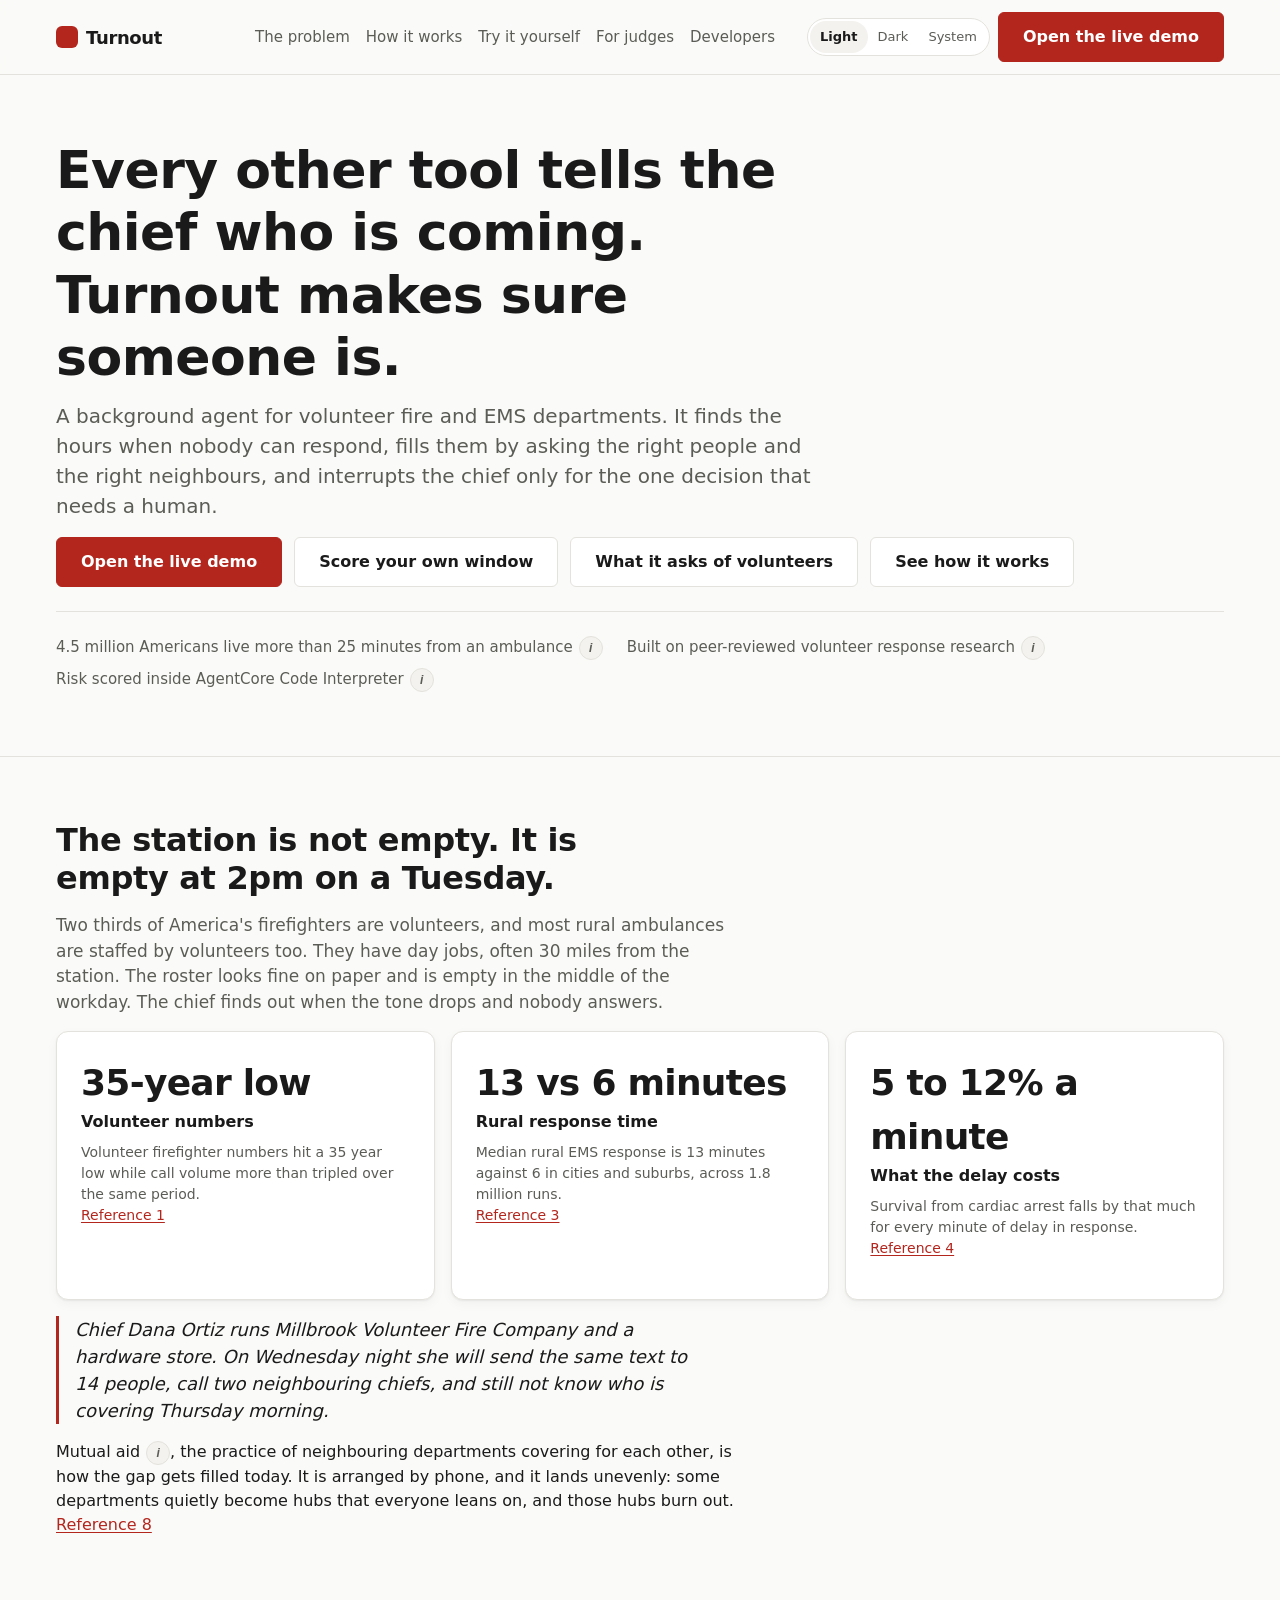
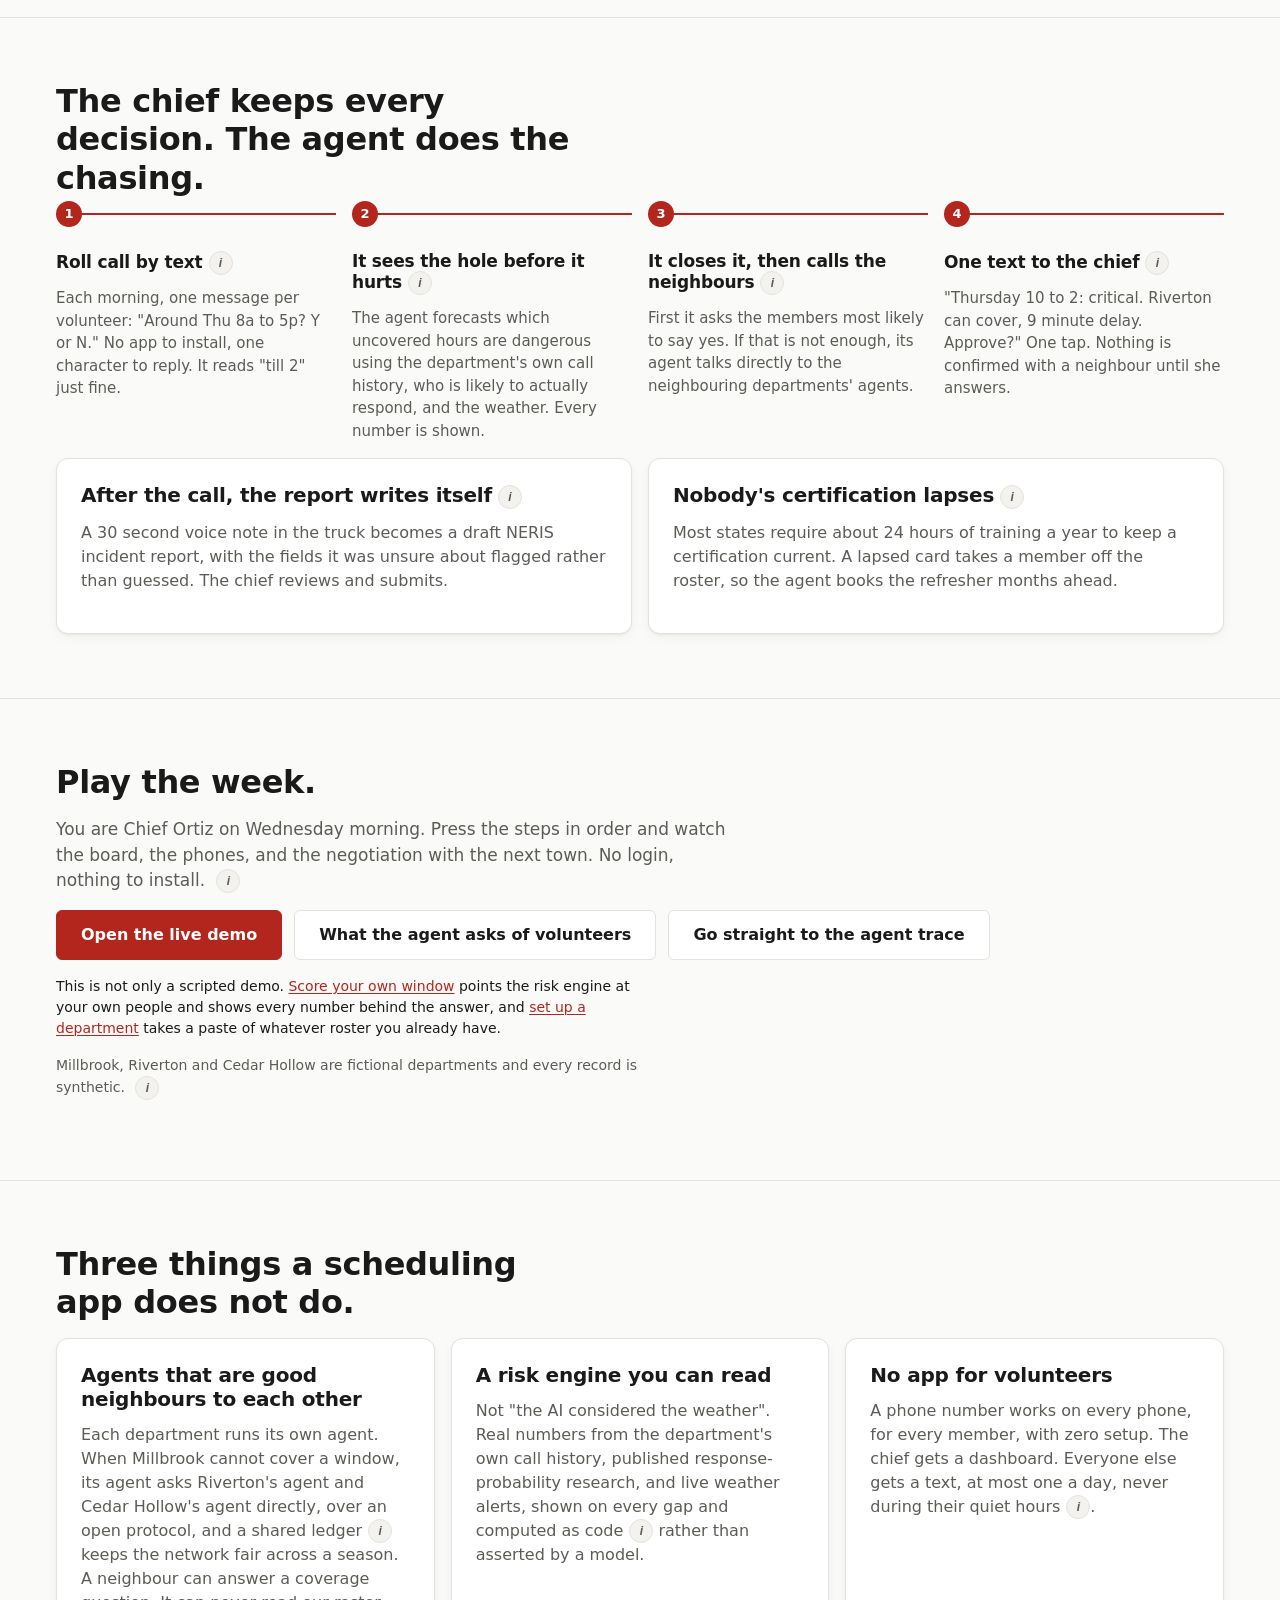
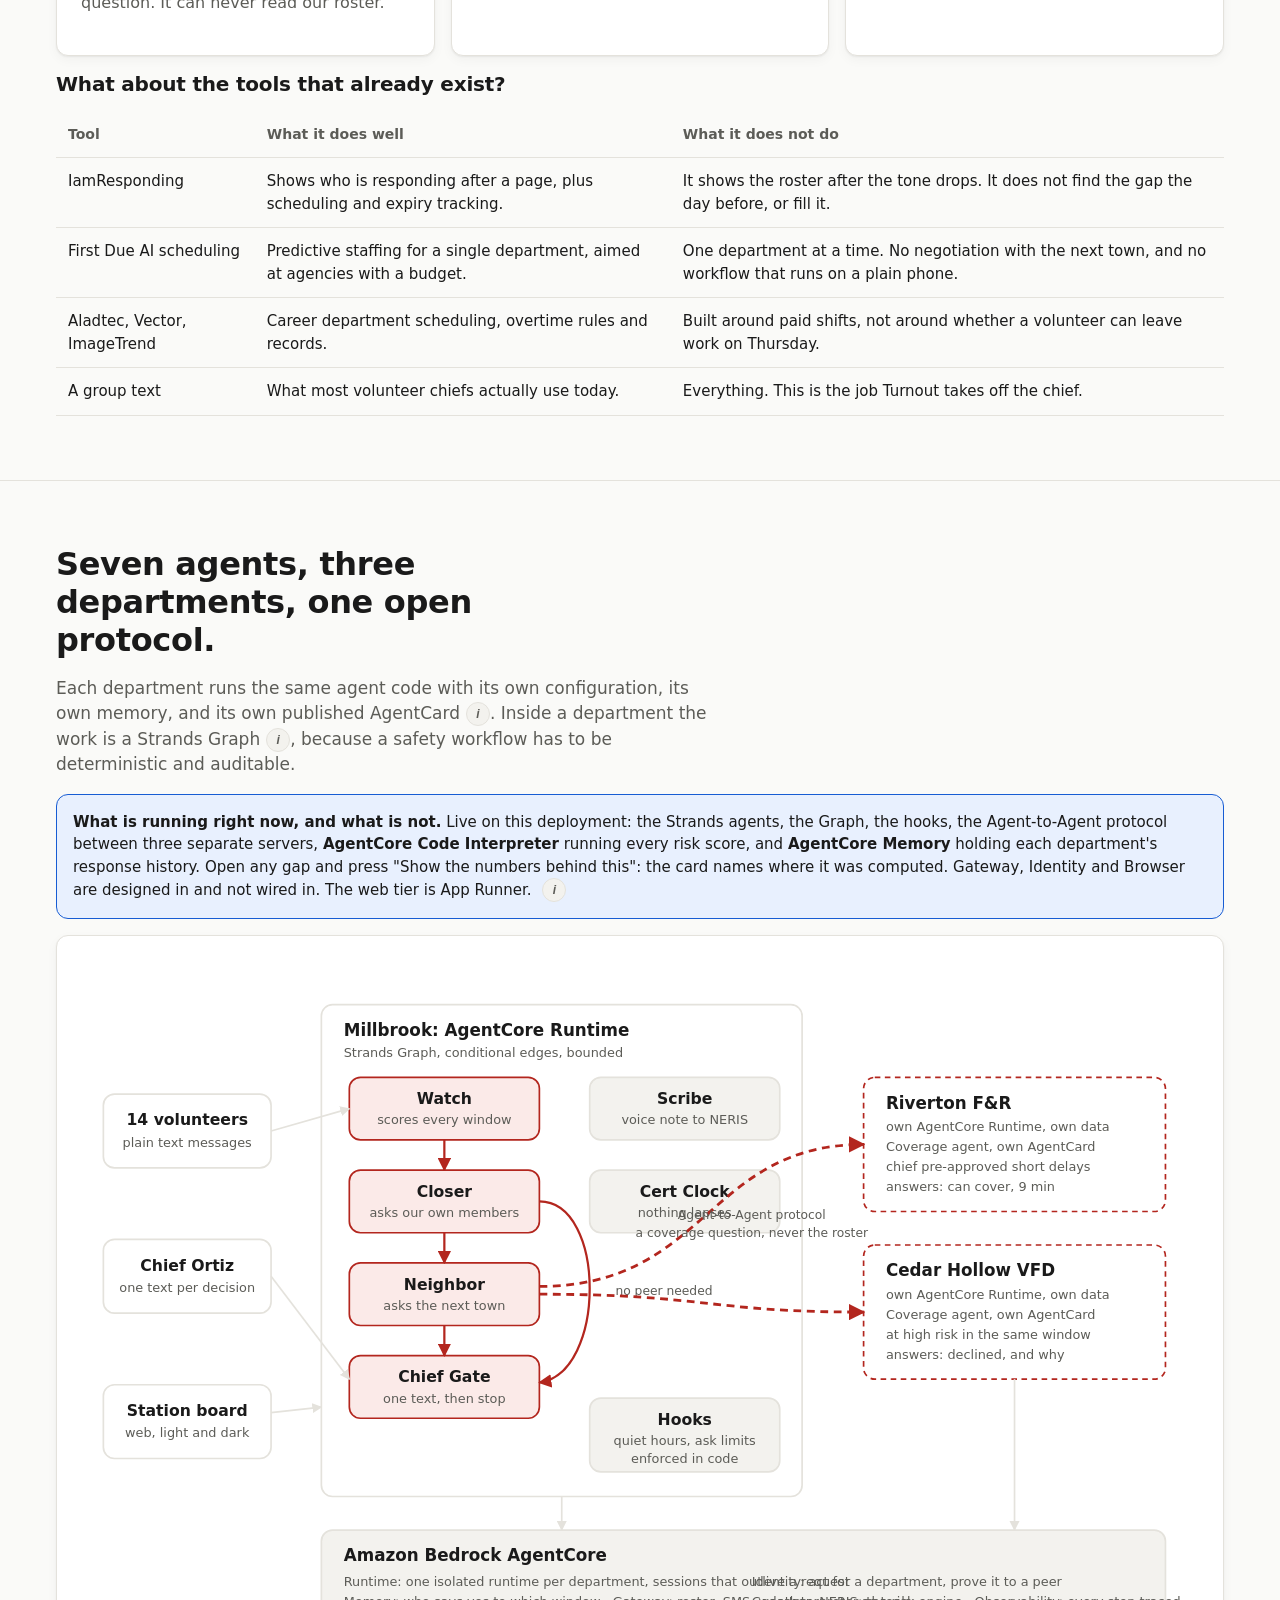
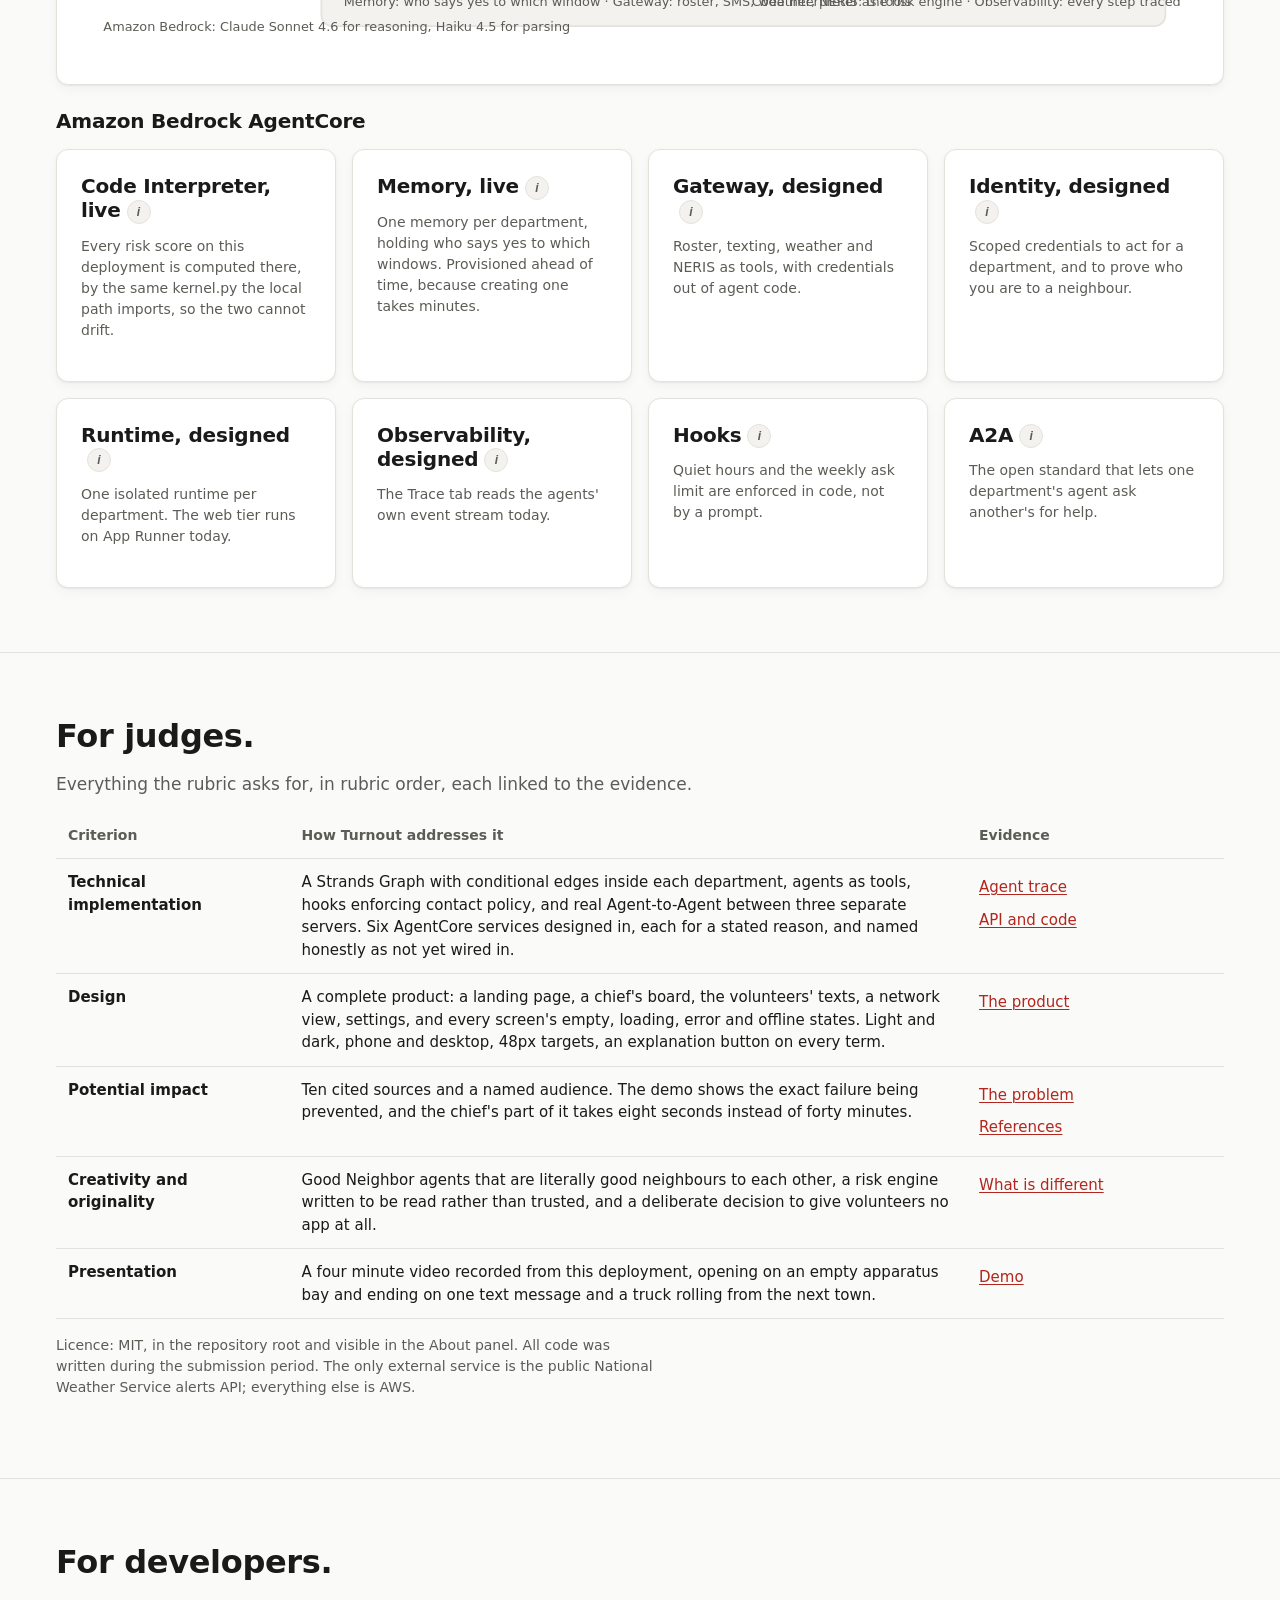
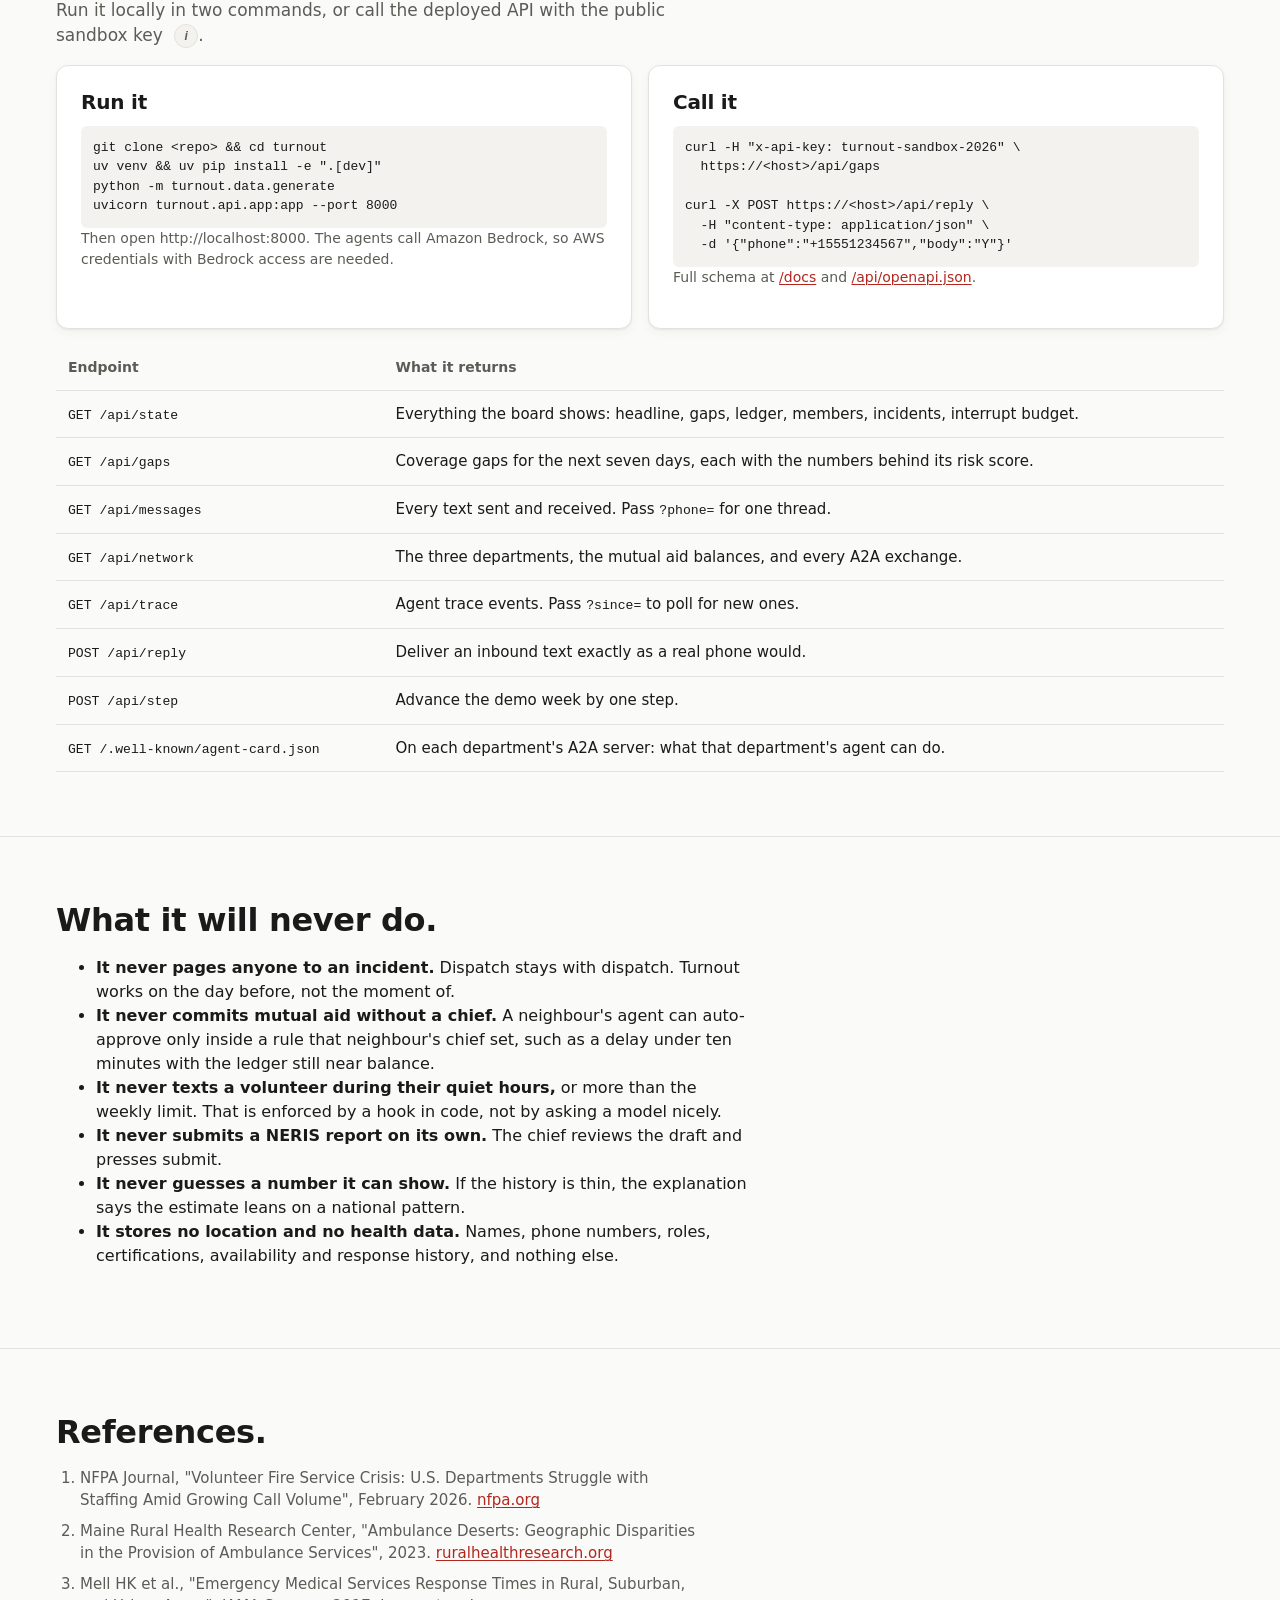
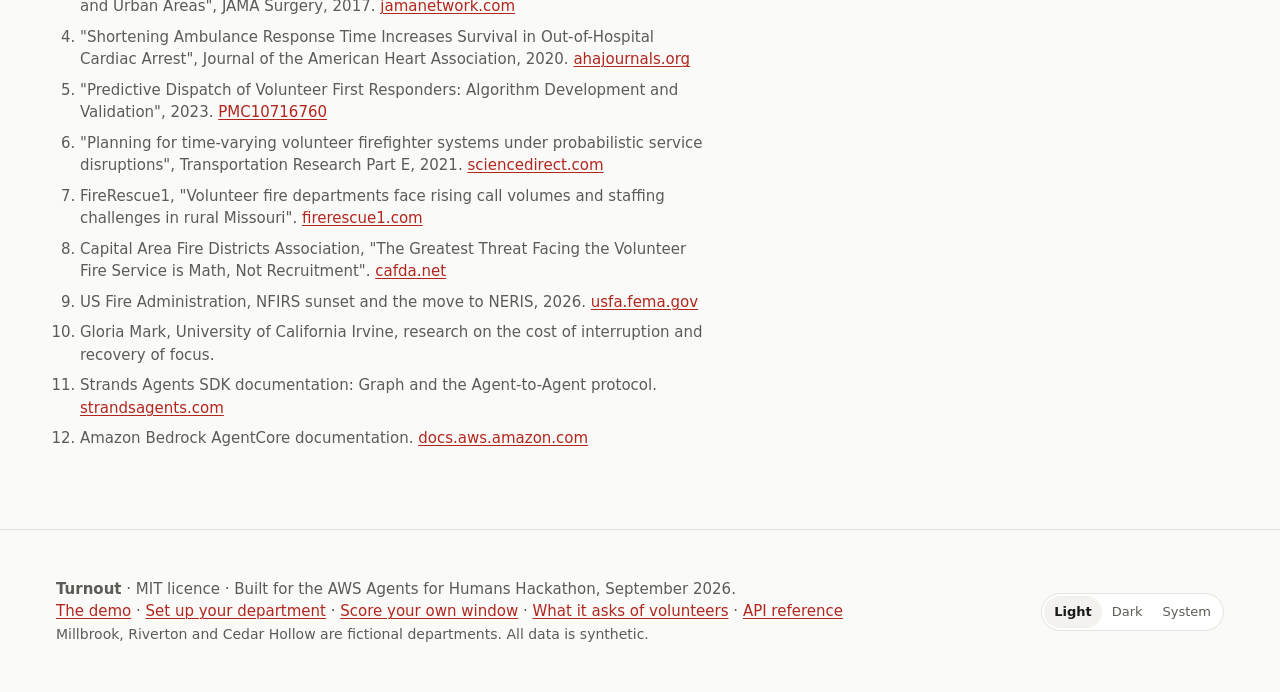
==== commit d48981a4: "feat: the page that answers to the people the agent asks Turnout asks unpaid volunteers to give up h" ====
--- a/web/index.html
+++ b/web/index.html
@@ -51,6 +51,7 @@
     <div class="btn-row">
       <a class="btn primary" href="app.html">Open the live demo</a>
       <a class="btn" href="try.html">Score your own window</a>
+      <a class="btn" href="crew.html">What it asks of volunteers</a>
       <a class="btn" href="#how">See how it works</a>
     </div>
     <p class="credibility">
@@ -163,6 +164,7 @@
     </p>
     <div class="btn-row">
       <a class="btn primary" href="app.html">Open the live demo</a>
+      <a class="btn" href="crew.html">What the agent asks of volunteers</a>
       <a class="btn" href="app.html#trace">Go straight to the agent trace</a>
     </div>
     <p class="small">
@@ -426,6 +428,11 @@
       <strong>Turnout</strong> &middot; MIT licence &middot; Built for the AWS Agents for Humans
       Hackathon, September 2026.
       <br>
+      <a href="app.html">The demo</a> &middot; <a href="start.html">Set up your department</a>
+      &middot; <a href="try.html">Score your own window</a>
+      &middot; <a href="crew.html">What it asks of volunteers</a>
+      &middot; <a href="/docs">API reference</a>
+      <br>
       <span class="small">Millbrook, Riverton and Cedar Hollow are fictional departments. All data is synthetic.</span>
     </div>
     <div class="theme-toggle"></div>
--- a/web/styles.css
+++ b/web/styles.css
@@ -176,7 +176,9 @@
 /* InfoTip ----------------------------------------------------------------- */
 .info {
   display: inline-flex; align-items: center; justify-content: center;
-  width: 20px; height: 20px; margin-left: 6px; flex: none;
+  /* 24 by 24 is the WCAG 2.2 AA minimum target size (2.5.8). The glyph stays small; the button
+     around it does not. */
+  width: 24px; height: 24px; margin-left: 6px; flex: none;
   border-radius: var(--r-pill); border: 1px solid var(--border);
   background: var(--surface-2); color: var(--text-muted);
   font-size: 12px; font-weight: 700; font-style: italic; line-height: 1;
@@ -391,3 +393,11 @@
 }
 .conn.gone { border-color: var(--danger); background: var(--danger-soft); }
 .conn button { flex: none; }
+
+/* WCAG 2.2 AA target size (2.5.8). Two links stacked in a table cell with only a <br> between them
+   sit closer than 24 CSS pixels apart, which axe reports and a thumb agrees with. */
+table.plain td a { display: inline-block; padding: 5px 0; }
+
+/* A block that scrolls has to be reachable by keyboard, or its content is unreadable without a
+   mouse. common.js gives every code block tabindex 0; this is the focus ring for it. */
+pre.formula:focus-visible { outline: 2px solid var(--accent); outline-offset: 2px; }
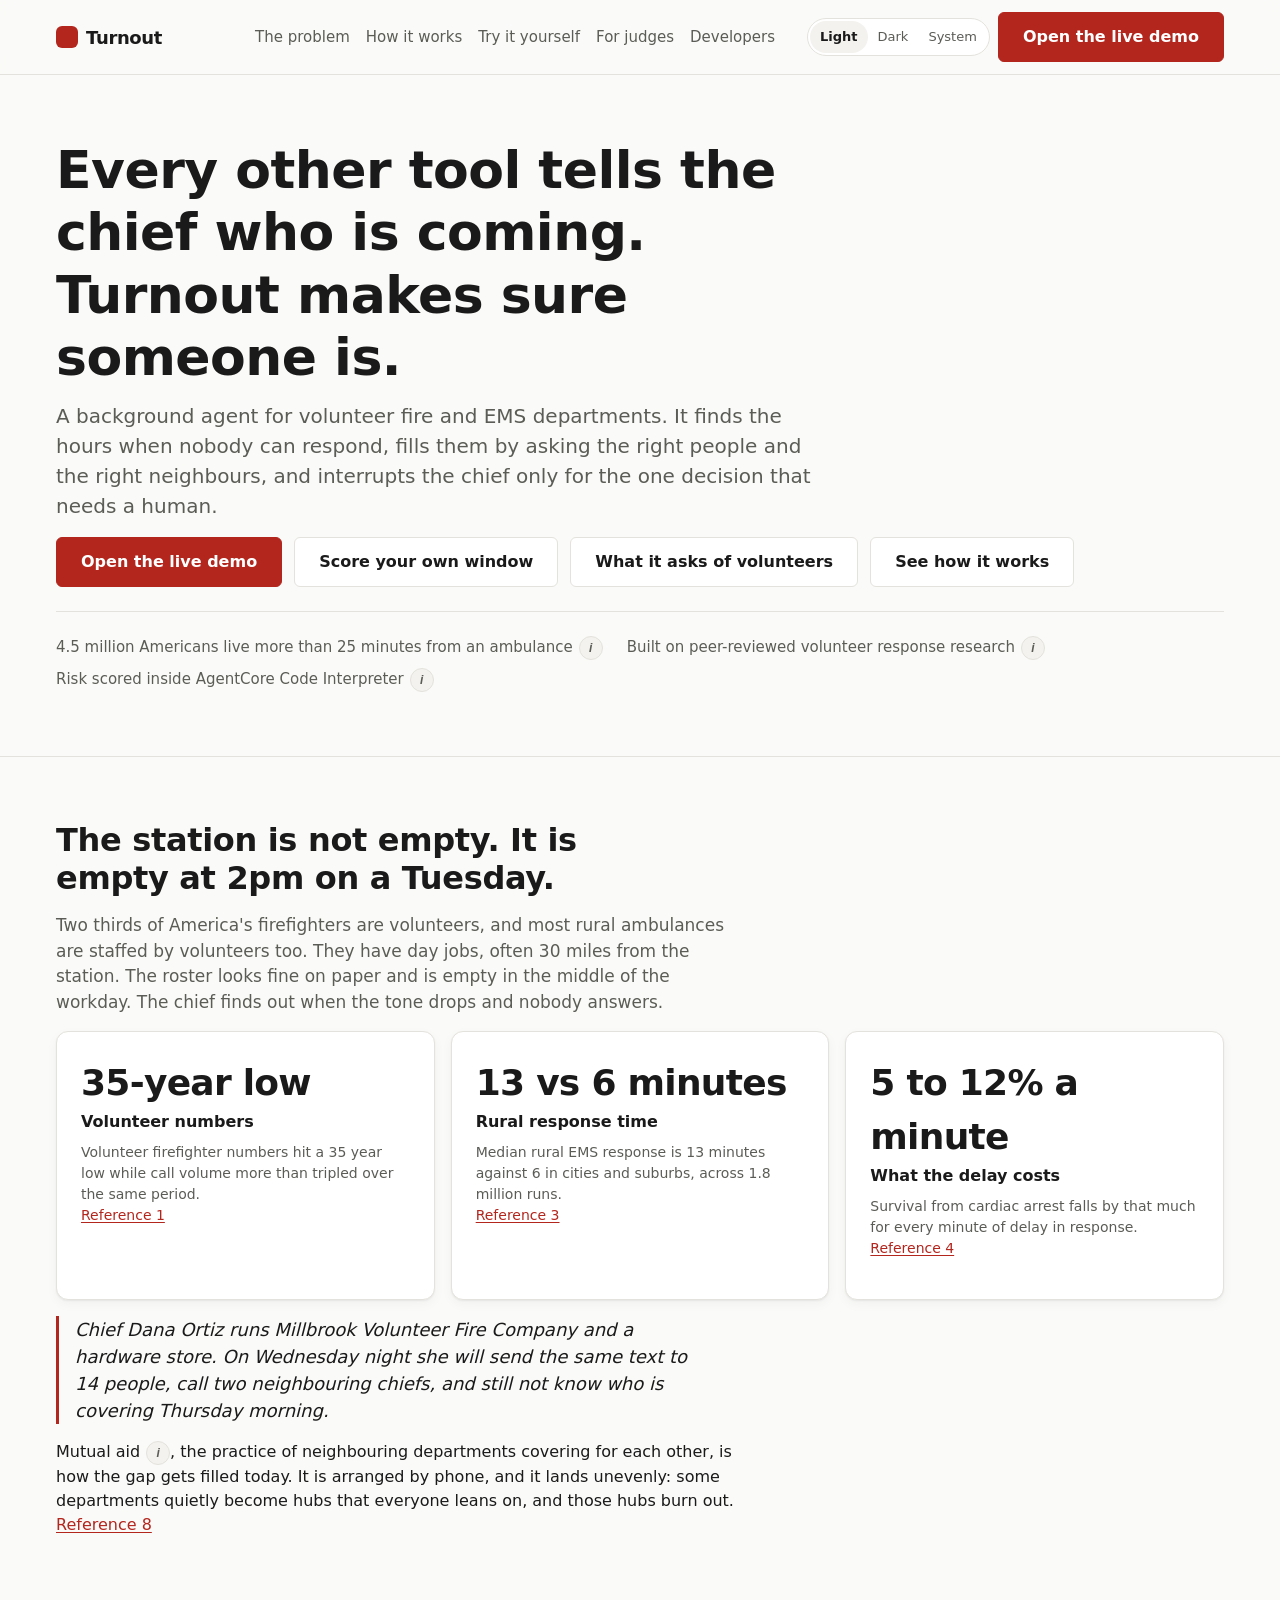
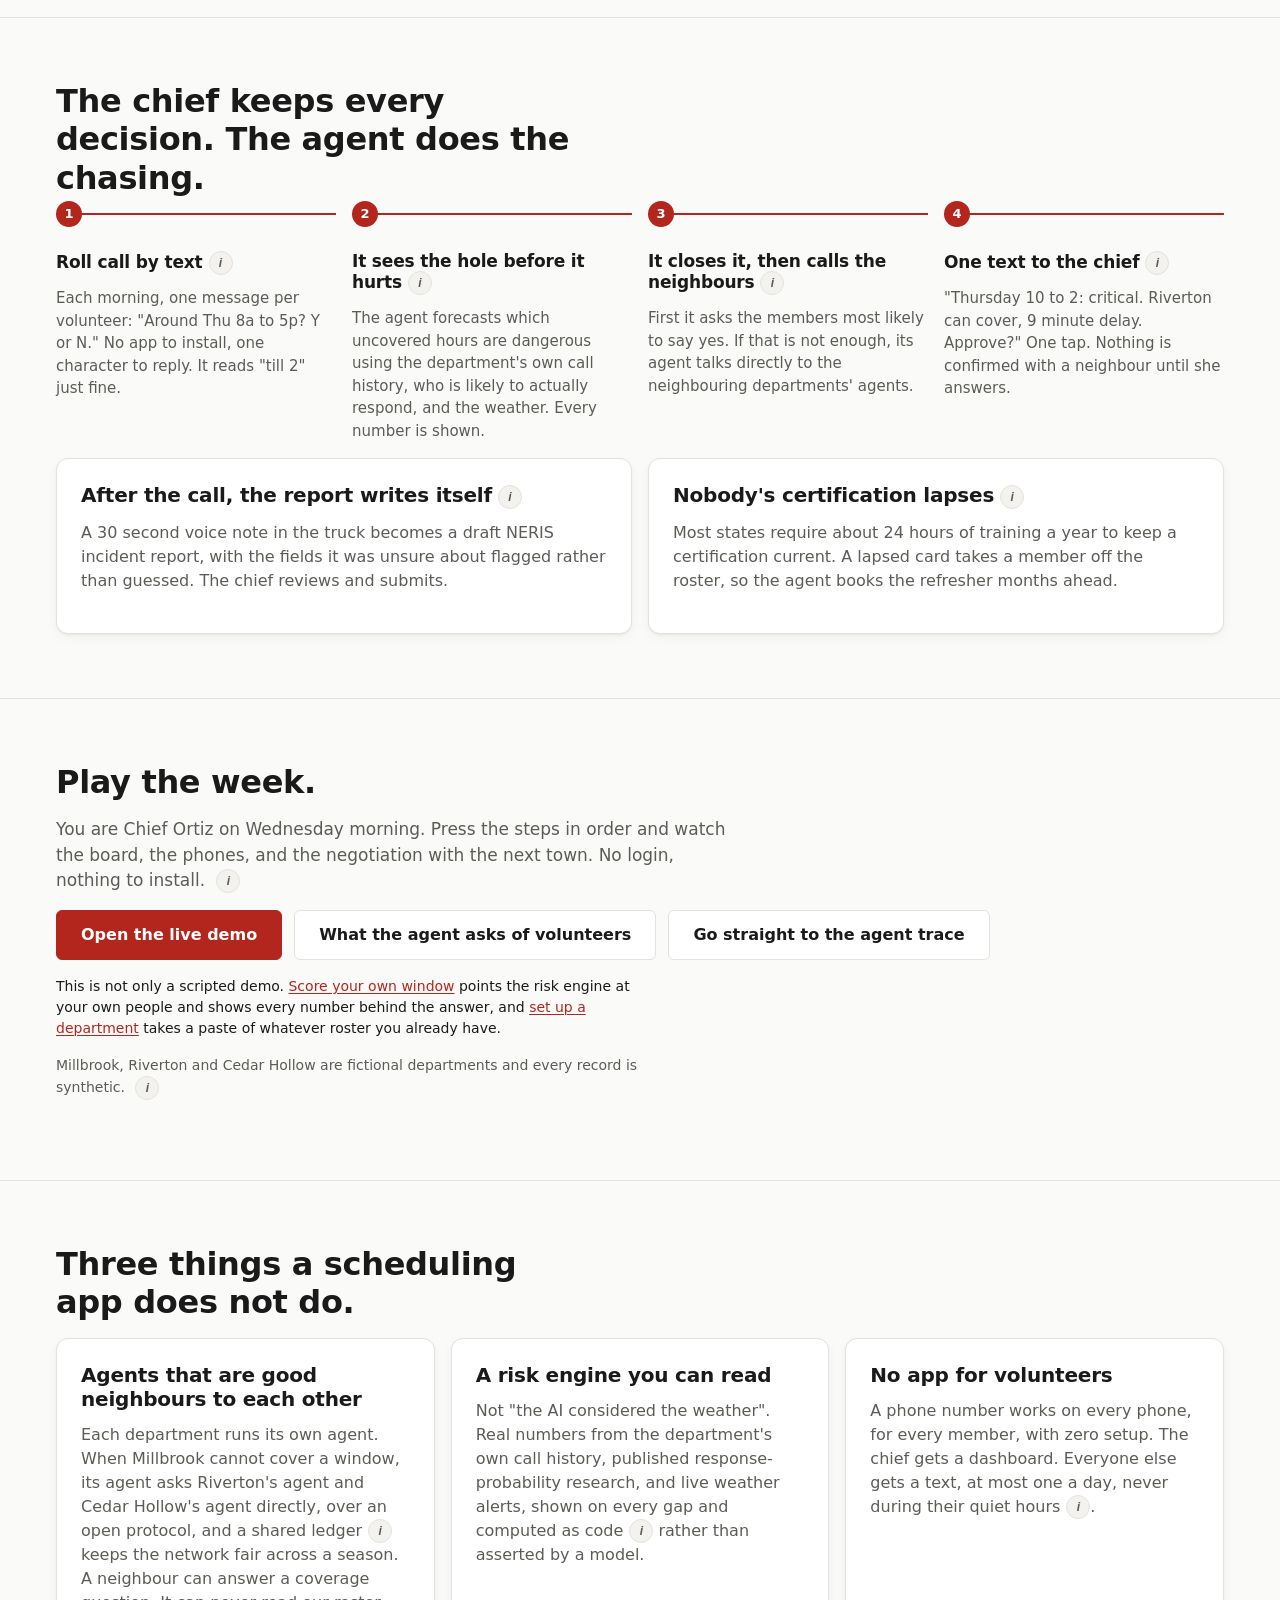
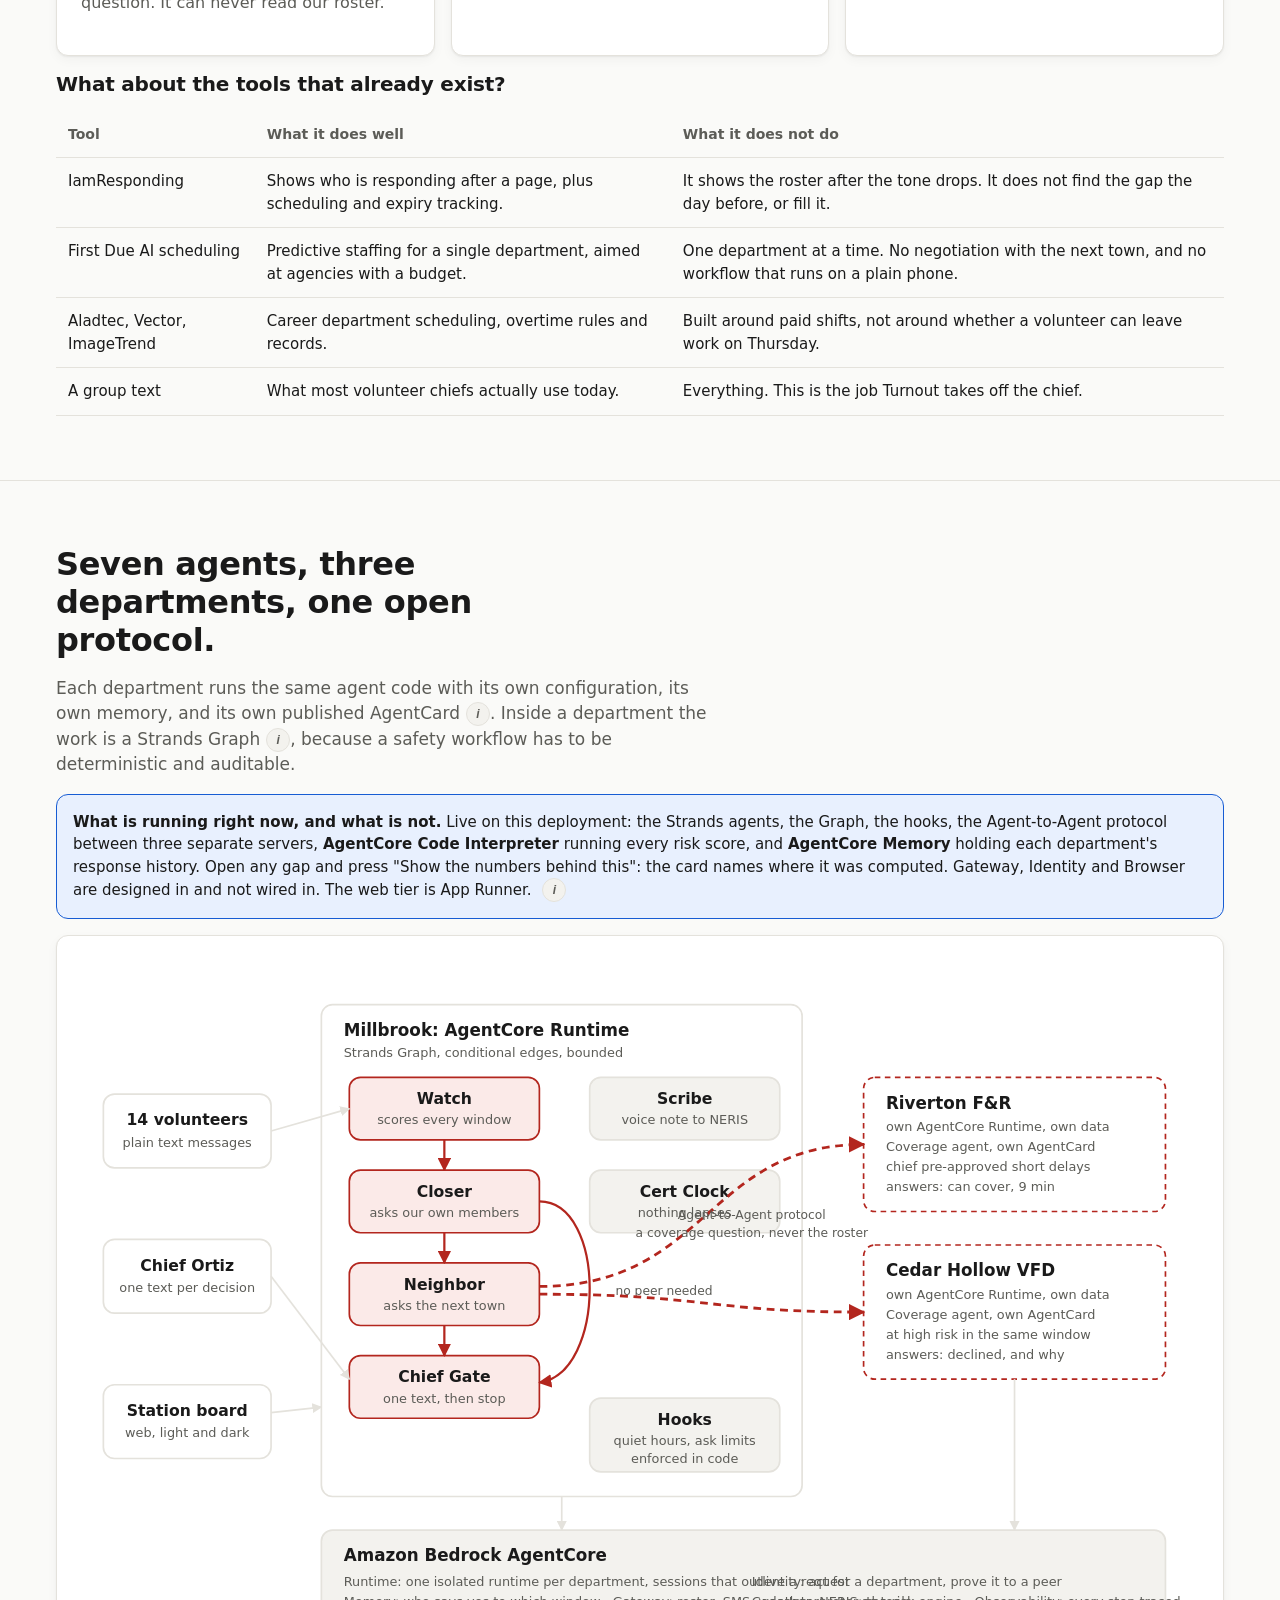
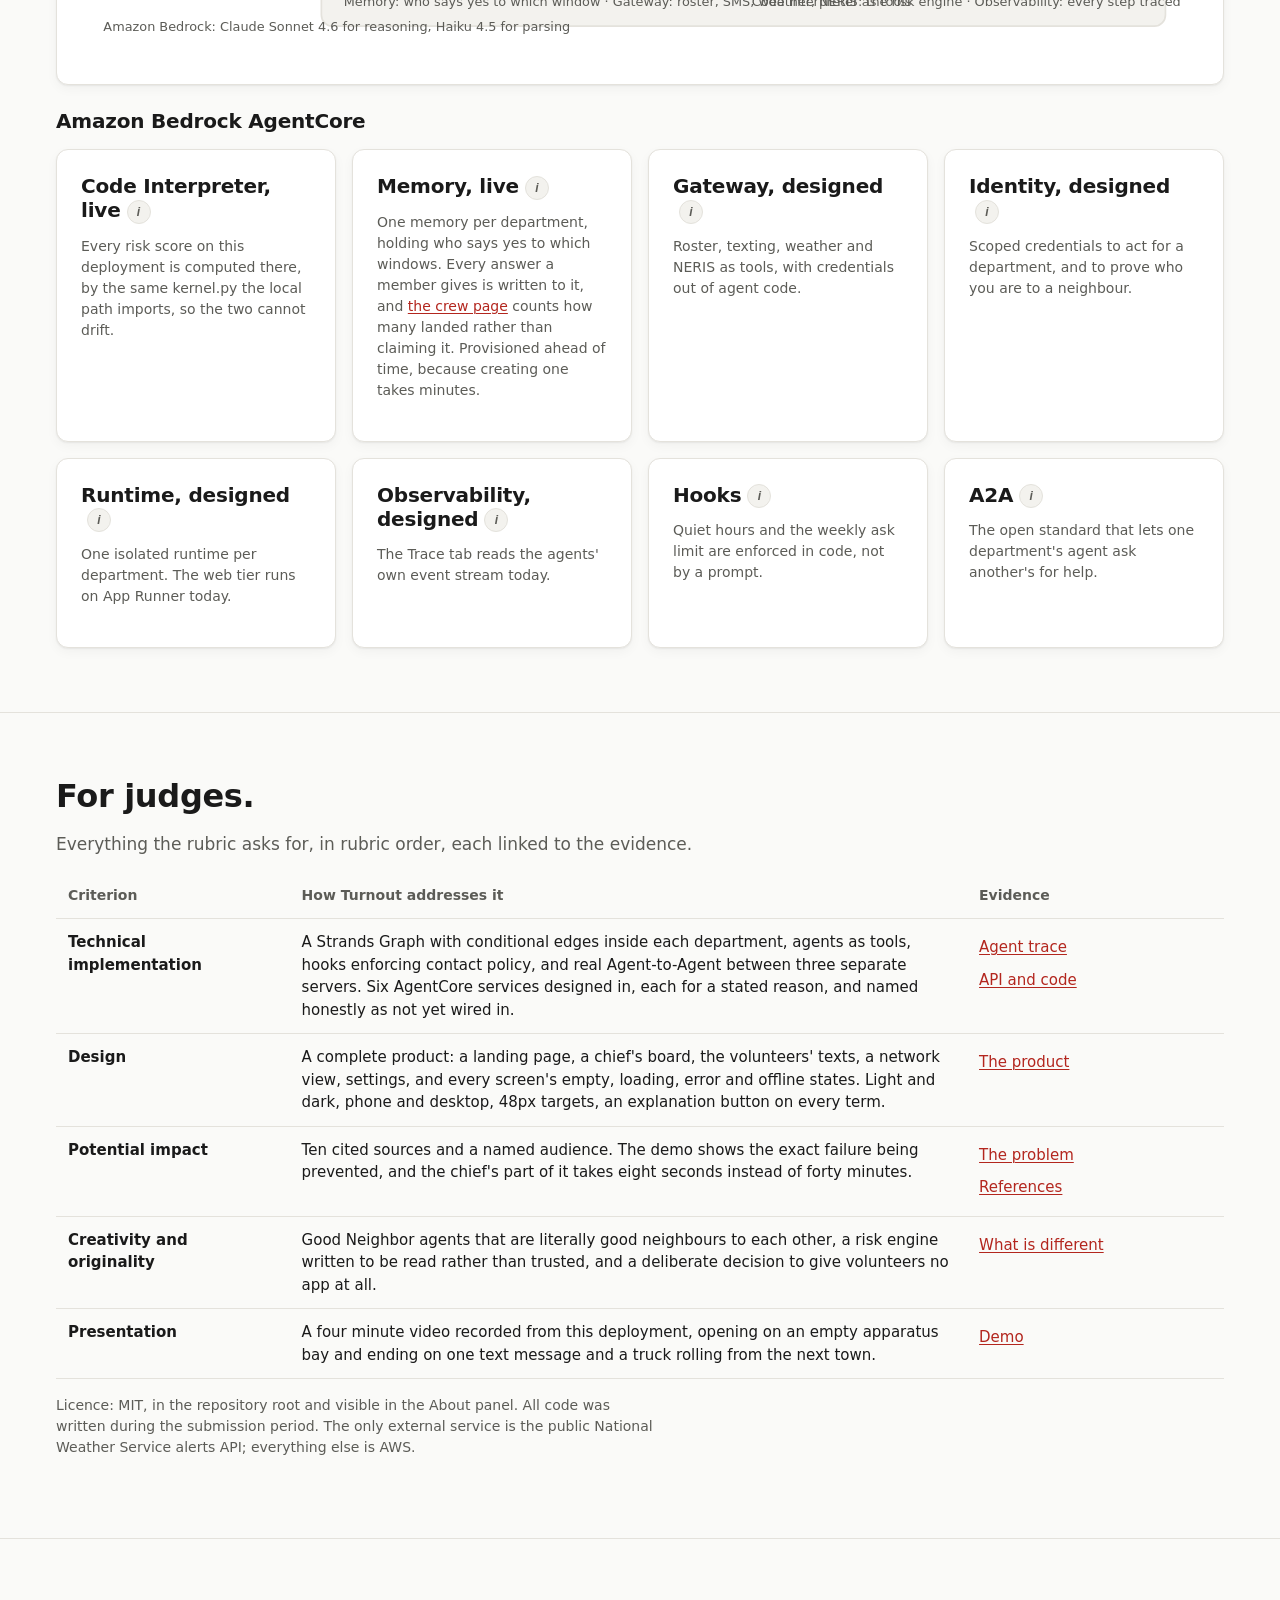
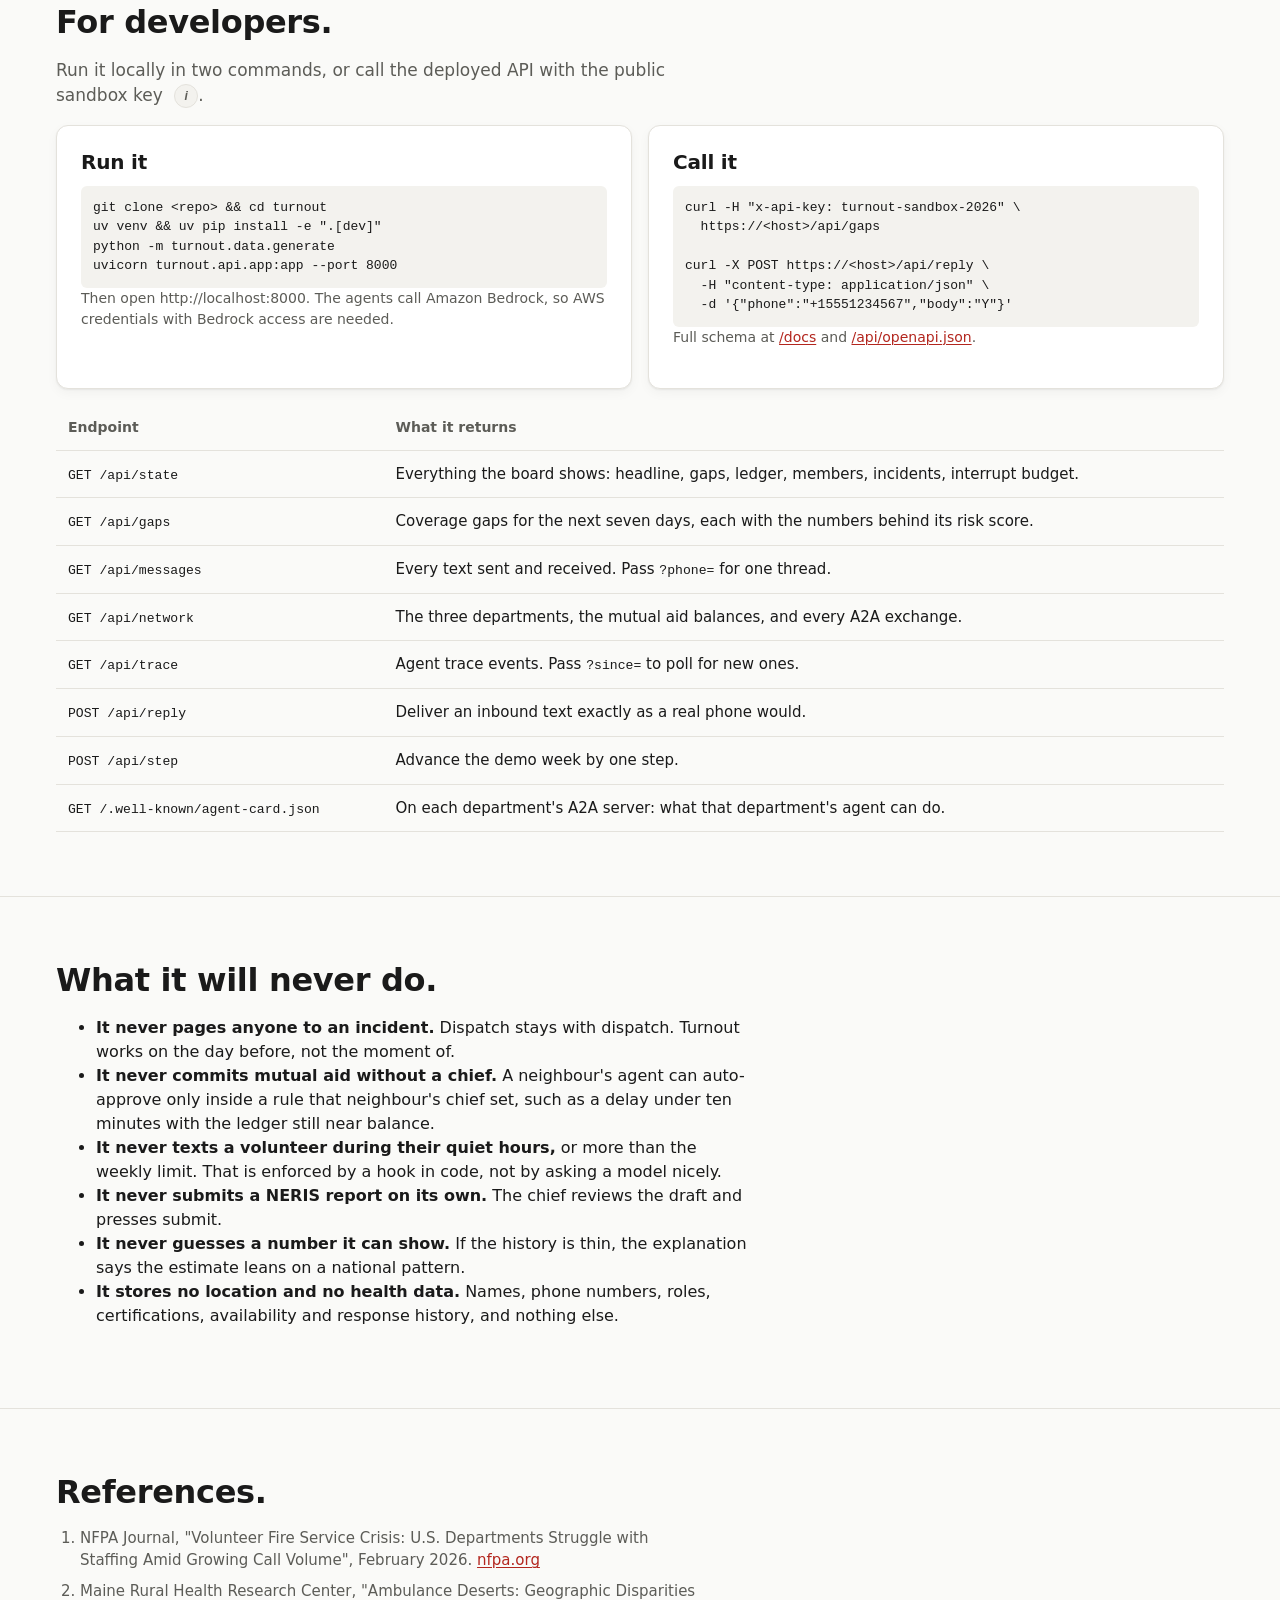
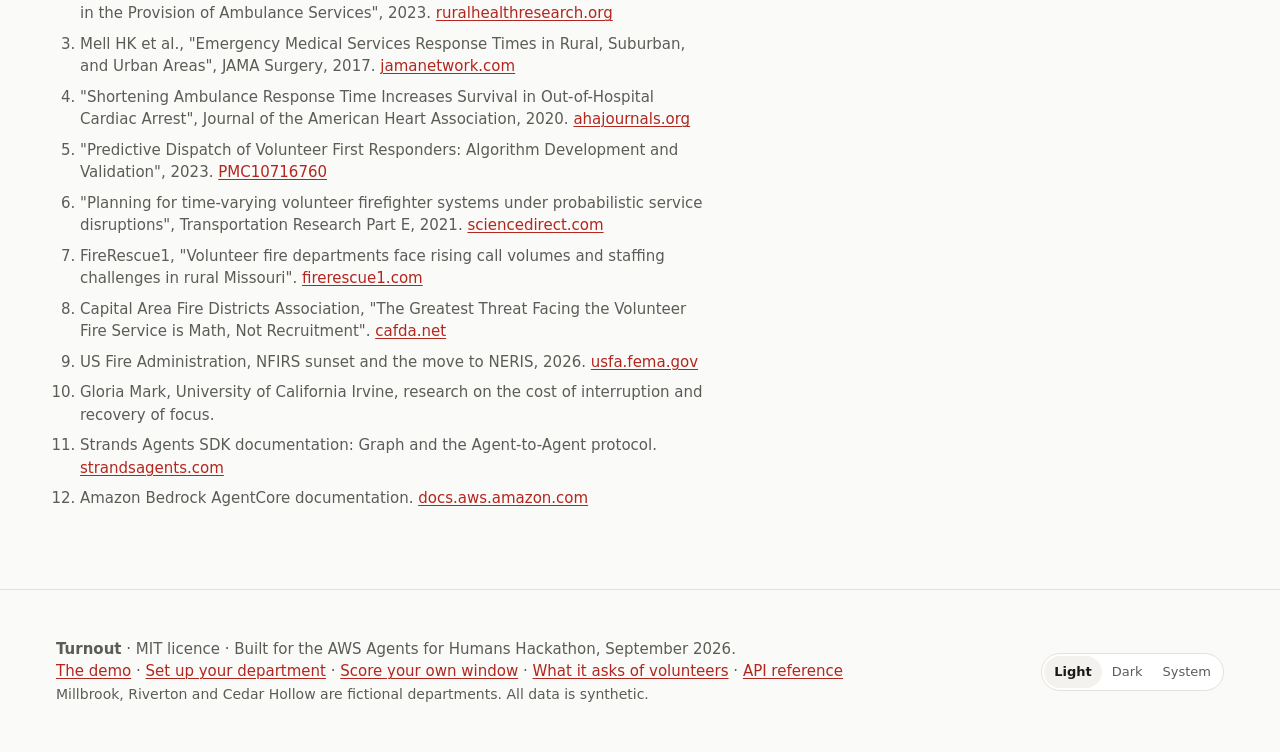
==== commit 4fea62e7: "feat: AgentCore Memory is on the path, and the page counts what landed there The landing page said A" ====
--- a/web/index.html
+++ b/web/index.html
@@ -269,7 +269,7 @@
     <h3 style="margin-top:var(--s5)">Amazon Bedrock AgentCore</h3>
     <div class="grid cols-4">
       <div class="card"><h3>Code Interpreter, live<button class="info" data-tip="agentcore_code" data-label="Code Interpreter"></button></h3><p class="muted small">Every risk score on this deployment is computed there, by the same kernel.py the local path imports, so the two cannot drift.</p></div>
-      <div class="card"><h3>Memory, live<button class="info" data-tip="agentcore_memory" data-label="AgentCore Memory"></button></h3><p class="muted small">One memory per department, holding who says yes to which windows. Provisioned ahead of time, because creating one takes minutes.</p></div>
+      <div class="card"><h3>Memory, live<button class="info" data-tip="agentcore_memory" data-label="AgentCore Memory"></button></h3><p class="muted small">One memory per department, holding who says yes to which windows. Every answer a member gives is written to it, and <a href="crew.html">the crew page</a> counts how many landed rather than claiming it. Provisioned ahead of time, because creating one takes minutes.</p></div>
       <div class="card"><h3>Gateway, designed<button class="info" data-tip="agentcore_gateway" data-label="AgentCore Gateway"></button></h3><p class="muted small">Roster, texting, weather and NERIS as tools, with credentials out of agent code.</p></div>
       <div class="card"><h3>Identity, designed<button class="info" data-tip="agentcore_identity" data-label="AgentCore Identity"></button></h3><p class="muted small">Scoped credentials to act for a department, and to prove who you are to a neighbour.</p></div>
       <div class="card"><h3>Runtime, designed<button class="info" data-tip="agentcore_runtime" data-label="AgentCore Runtime"></button></h3><p class="muted small">One isolated runtime per department. The web tier runs on App Runner today.</p></div>
--- a/web/styles.css
+++ b/web/styles.css
@@ -398,6 +398,5 @@
    sit closer than 24 CSS pixels apart, which axe reports and a thumb agrees with. */
 table.plain td a { display: inline-block; padding: 5px 0; }
 
-/* A block that scrolls has to be reachable by keyboard, or its content is unreadable without a
-   mouse. common.js gives every code block tabindex 0; this is the focus ring for it. */
-pre.formula:focus-visible { outline: 2px solid var(--accent); outline-offset: 2px; }
+/* A scrollable region takes keyboard focus (see common.js), so it needs a visible focus ring. */
+pre.formula:focus-visible, .scroll-x:focus-visible { outline: 2px solid var(--accent); outline-offset: 2px; }
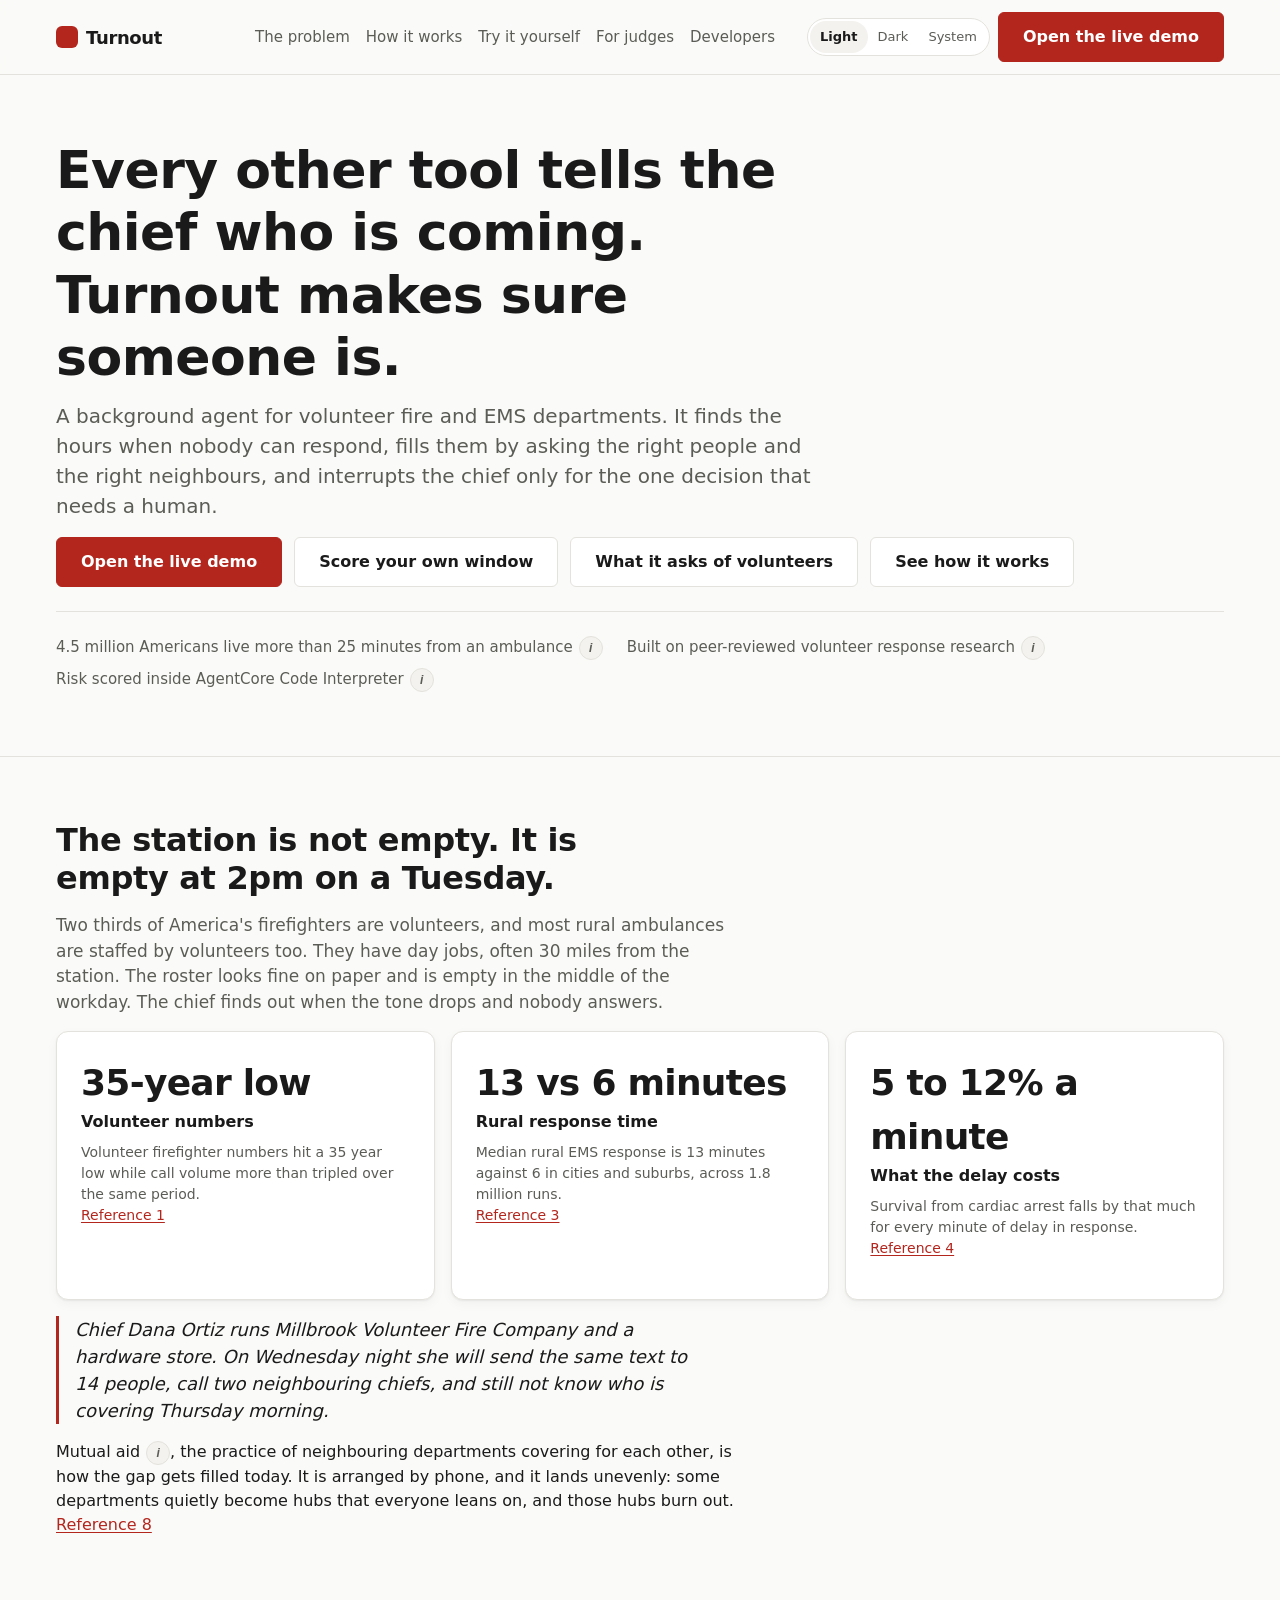
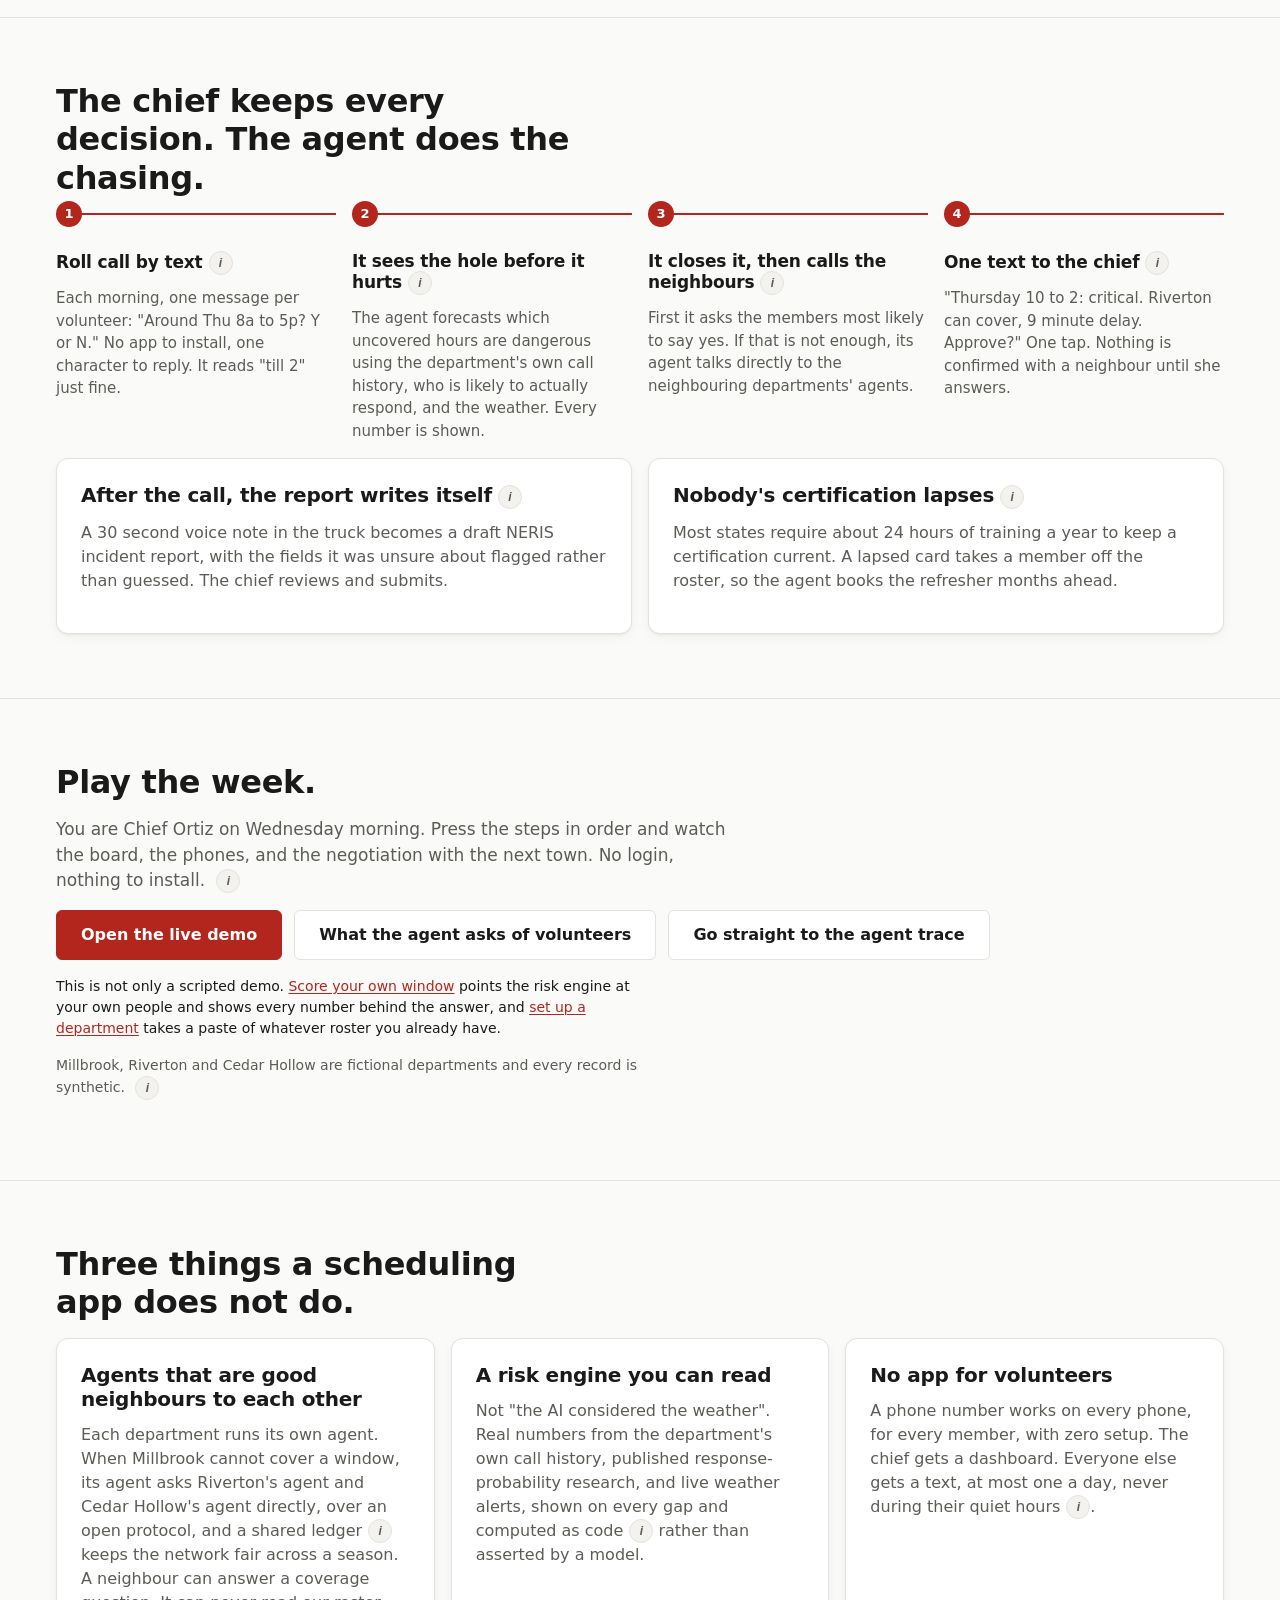
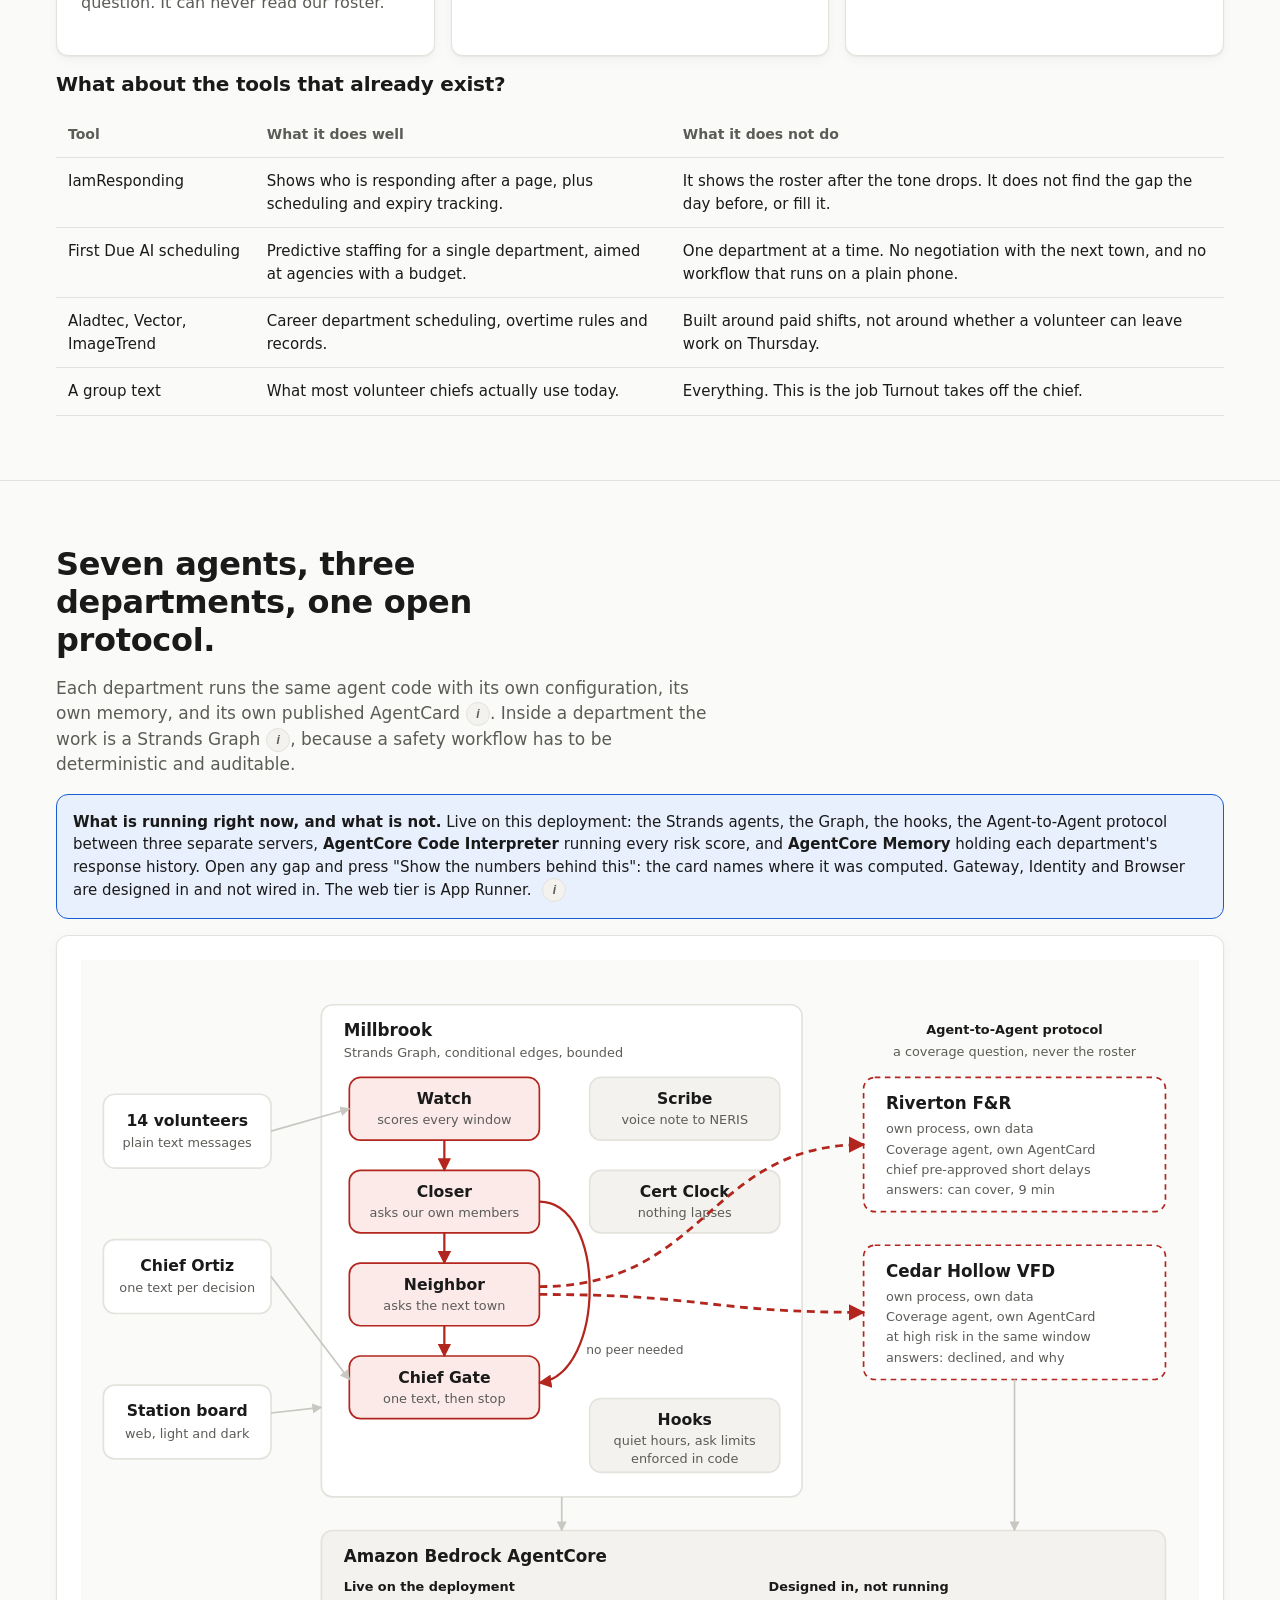
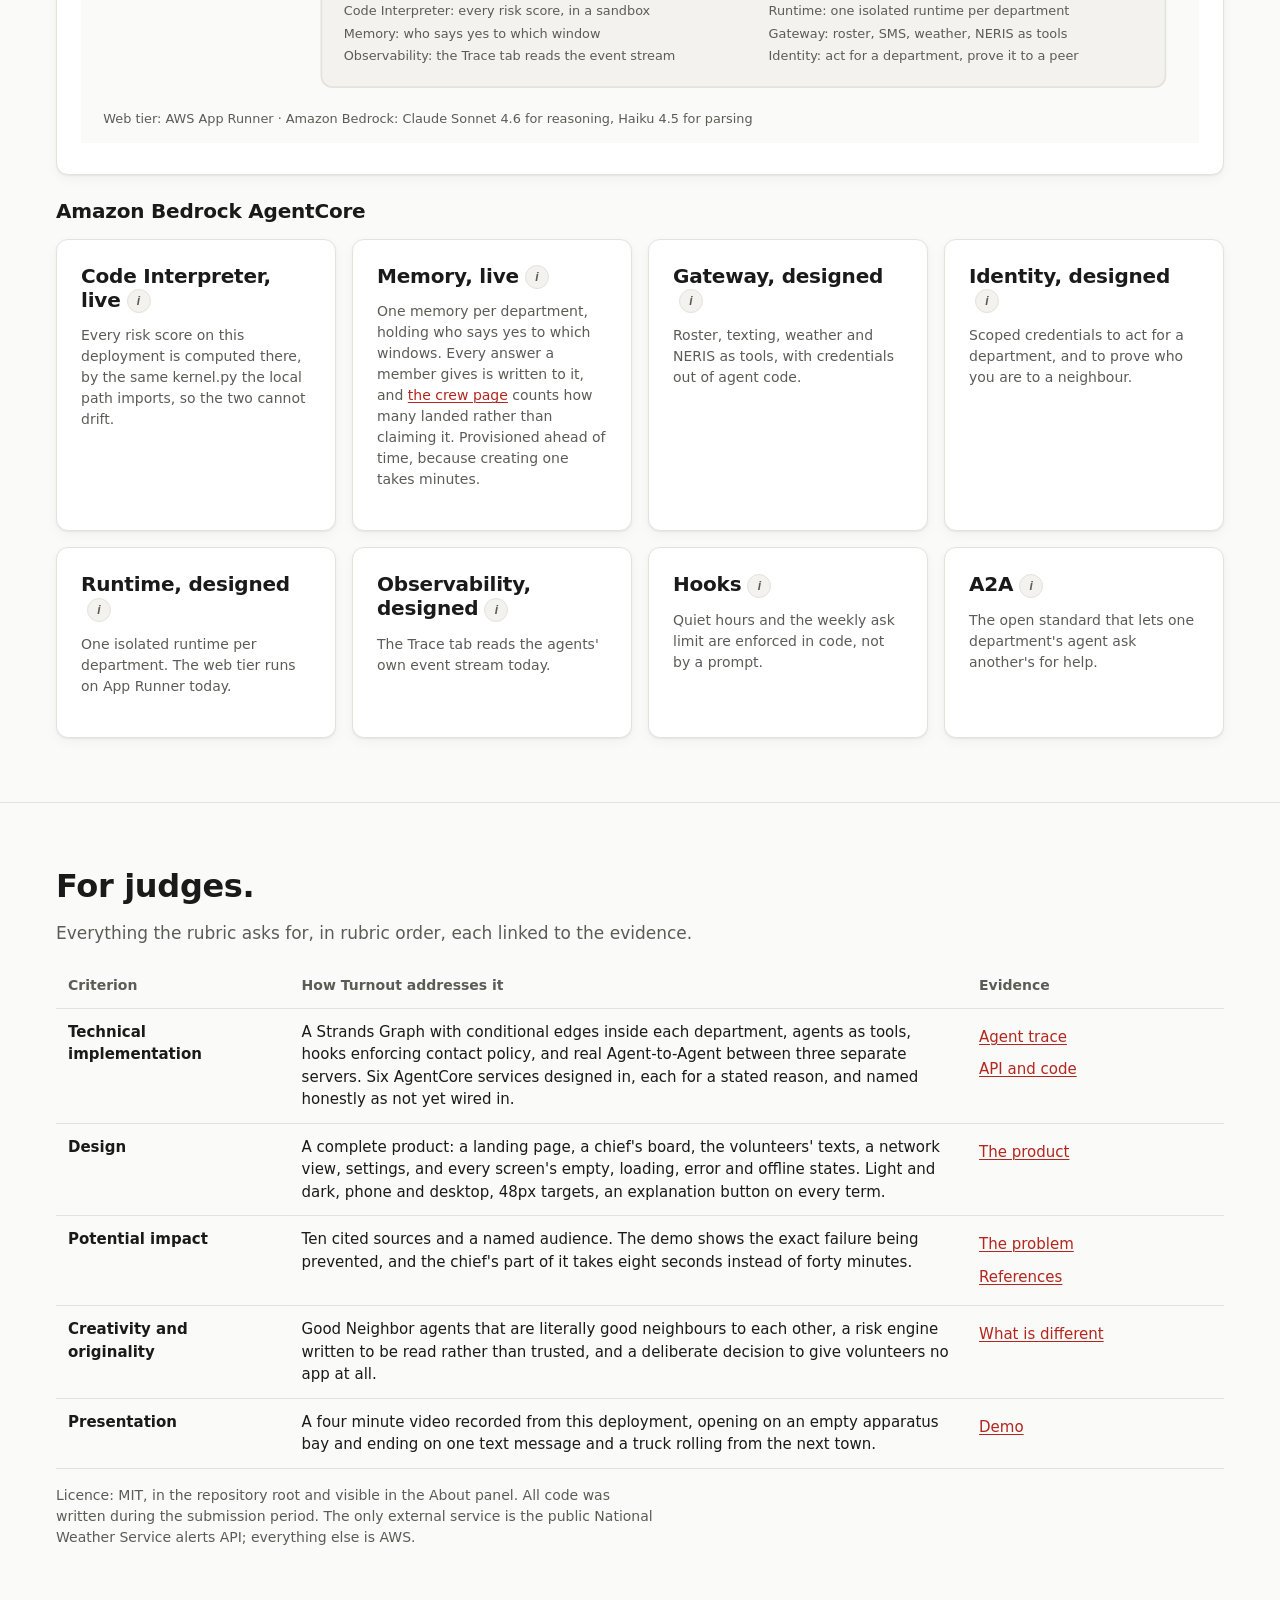
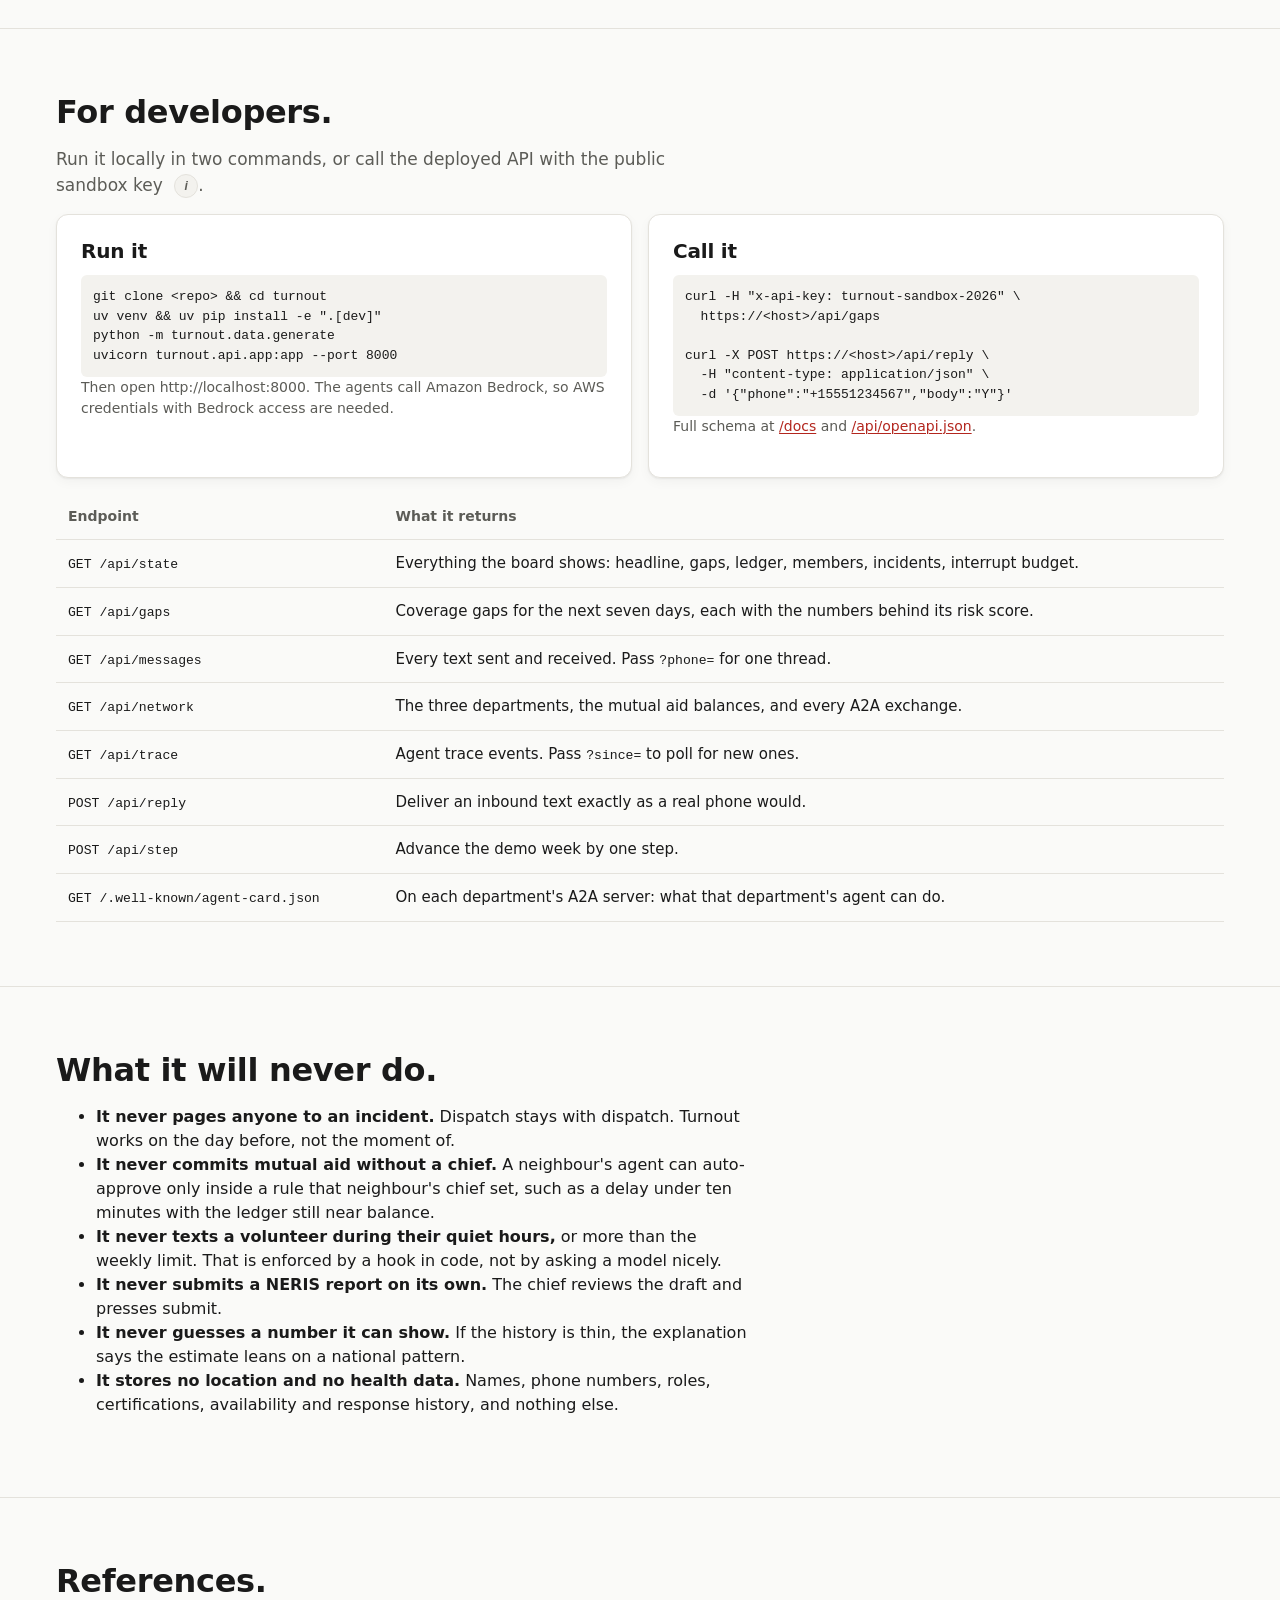
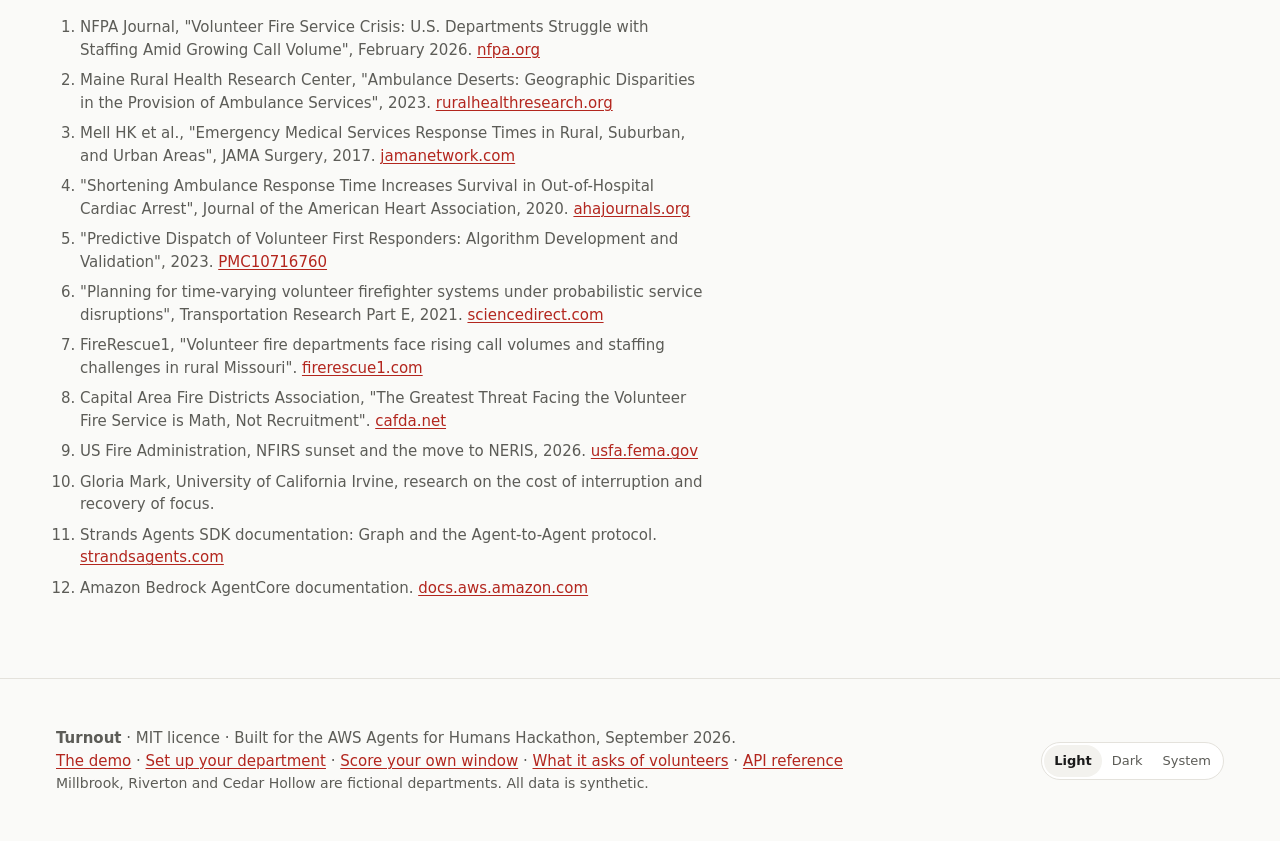
==== commit 5c22aaf2: "fix: the architecture diagram was unreadable on a dark background and overclaimed The diagram is a r" ====
--- a/web/index.html
+++ b/web/index.html
@@ -263,7 +263,7 @@
     </div>
 
     <div class="card">
-      <img src="architecture.svg" alt="Architecture diagram. Inside Millbrook, a Strands Graph runs Watch, then Closer, then Neighbor, then Chief Gate, with Scribe and Cert Clock as separate jobs. Neighbor talks over the Agent-to-Agent protocol to Riverton and Cedar Hollow, which run the same agent code in their own AgentCore runtimes. All agents use AgentCore Memory, Gateway, Identity, Code Interpreter and Observability, and reach members and the chief by text message." style="width:100%;height:auto">
+      <img src="architecture.svg" alt="Architecture diagram. Inside Millbrook, a Strands Graph runs Watch, then Closer, then Neighbor, then Chief Gate, with Scribe and Cert Clock as separate jobs and hooks enforcing quiet hours and ask limits in code. Neighbor talks over the Agent-to-Agent protocol to Riverton and Cedar Hollow, which run the same agent code in their own processes with their own data and their own AgentCards, answering a coverage question and never the roster. Two AgentCore services are live: Code Interpreter runs every risk score and Memory holds who says yes to which window. Runtime, Gateway and Identity are designed in rather than running. The web tier is AWS App Runner." style="width:100%;height:auto">
     </div>
 
     <h3 style="margin-top:var(--s5)">Amazon Bedrock AgentCore</h3>
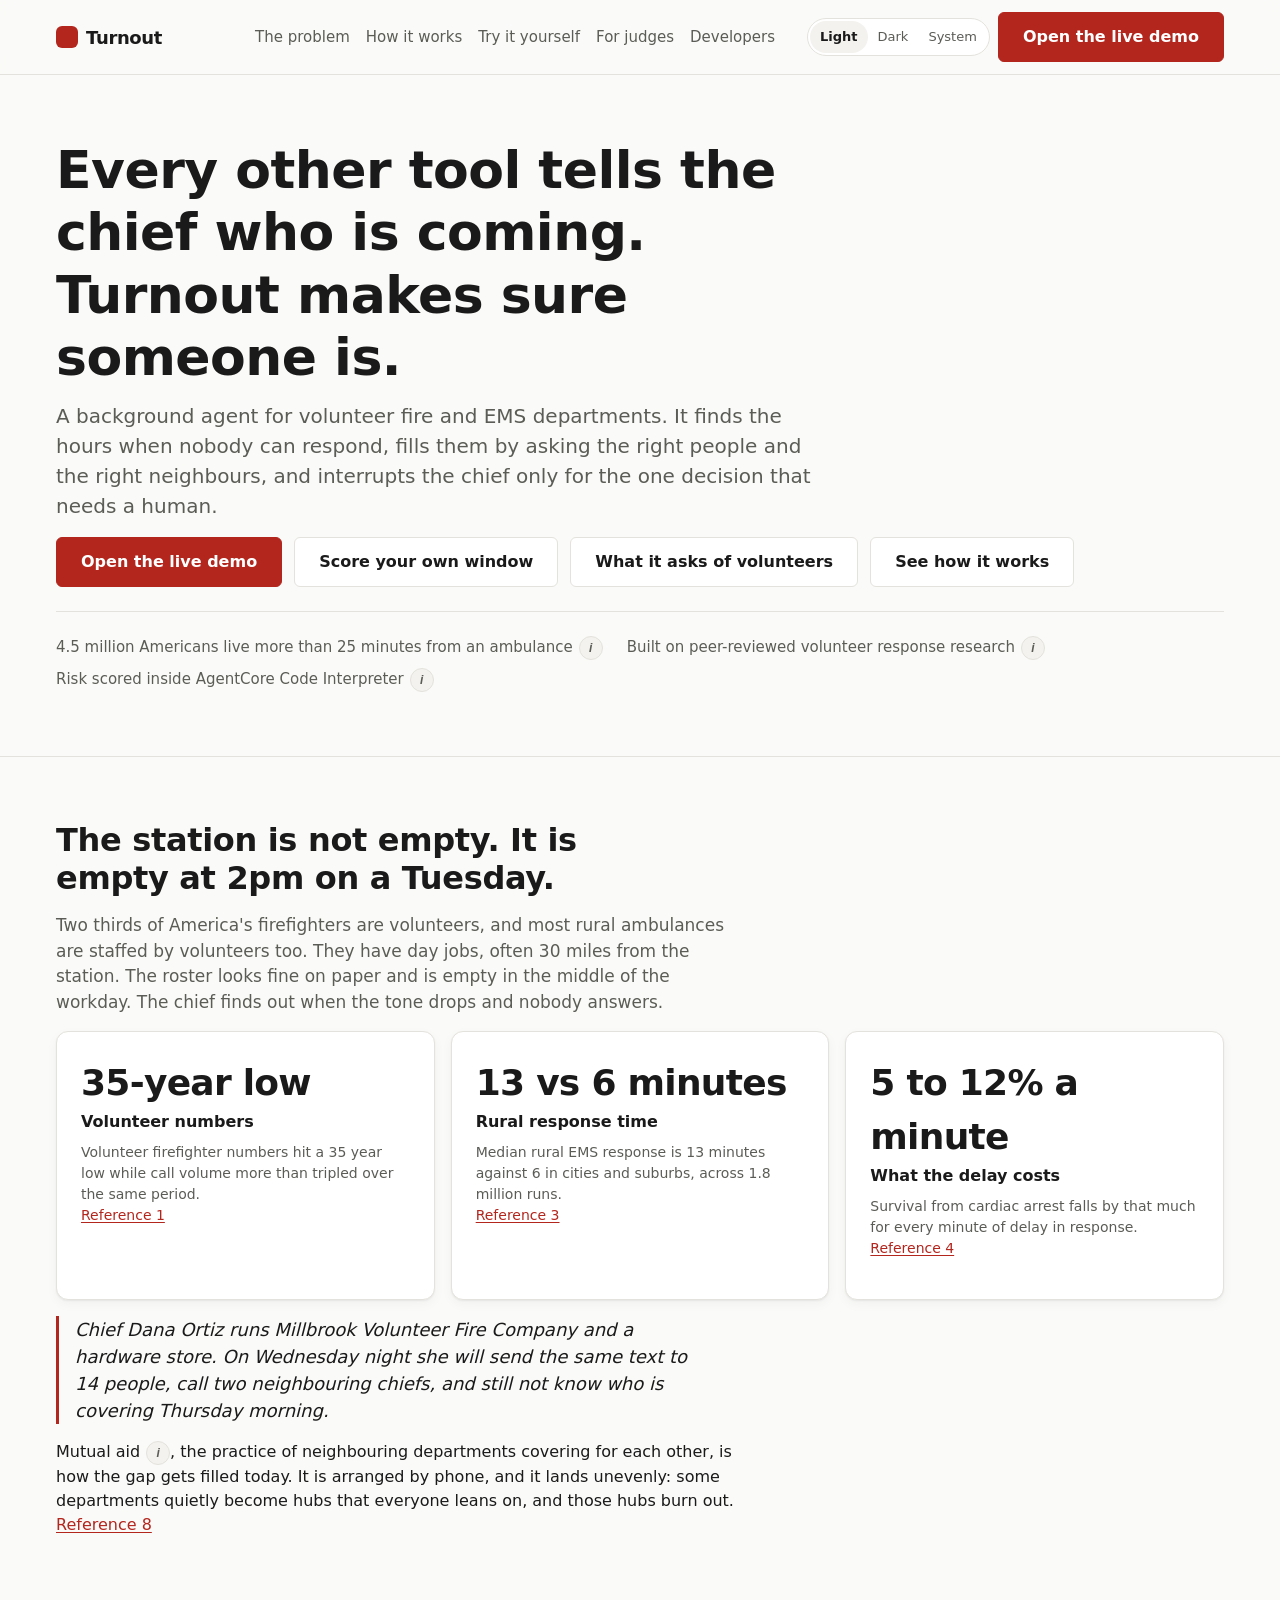
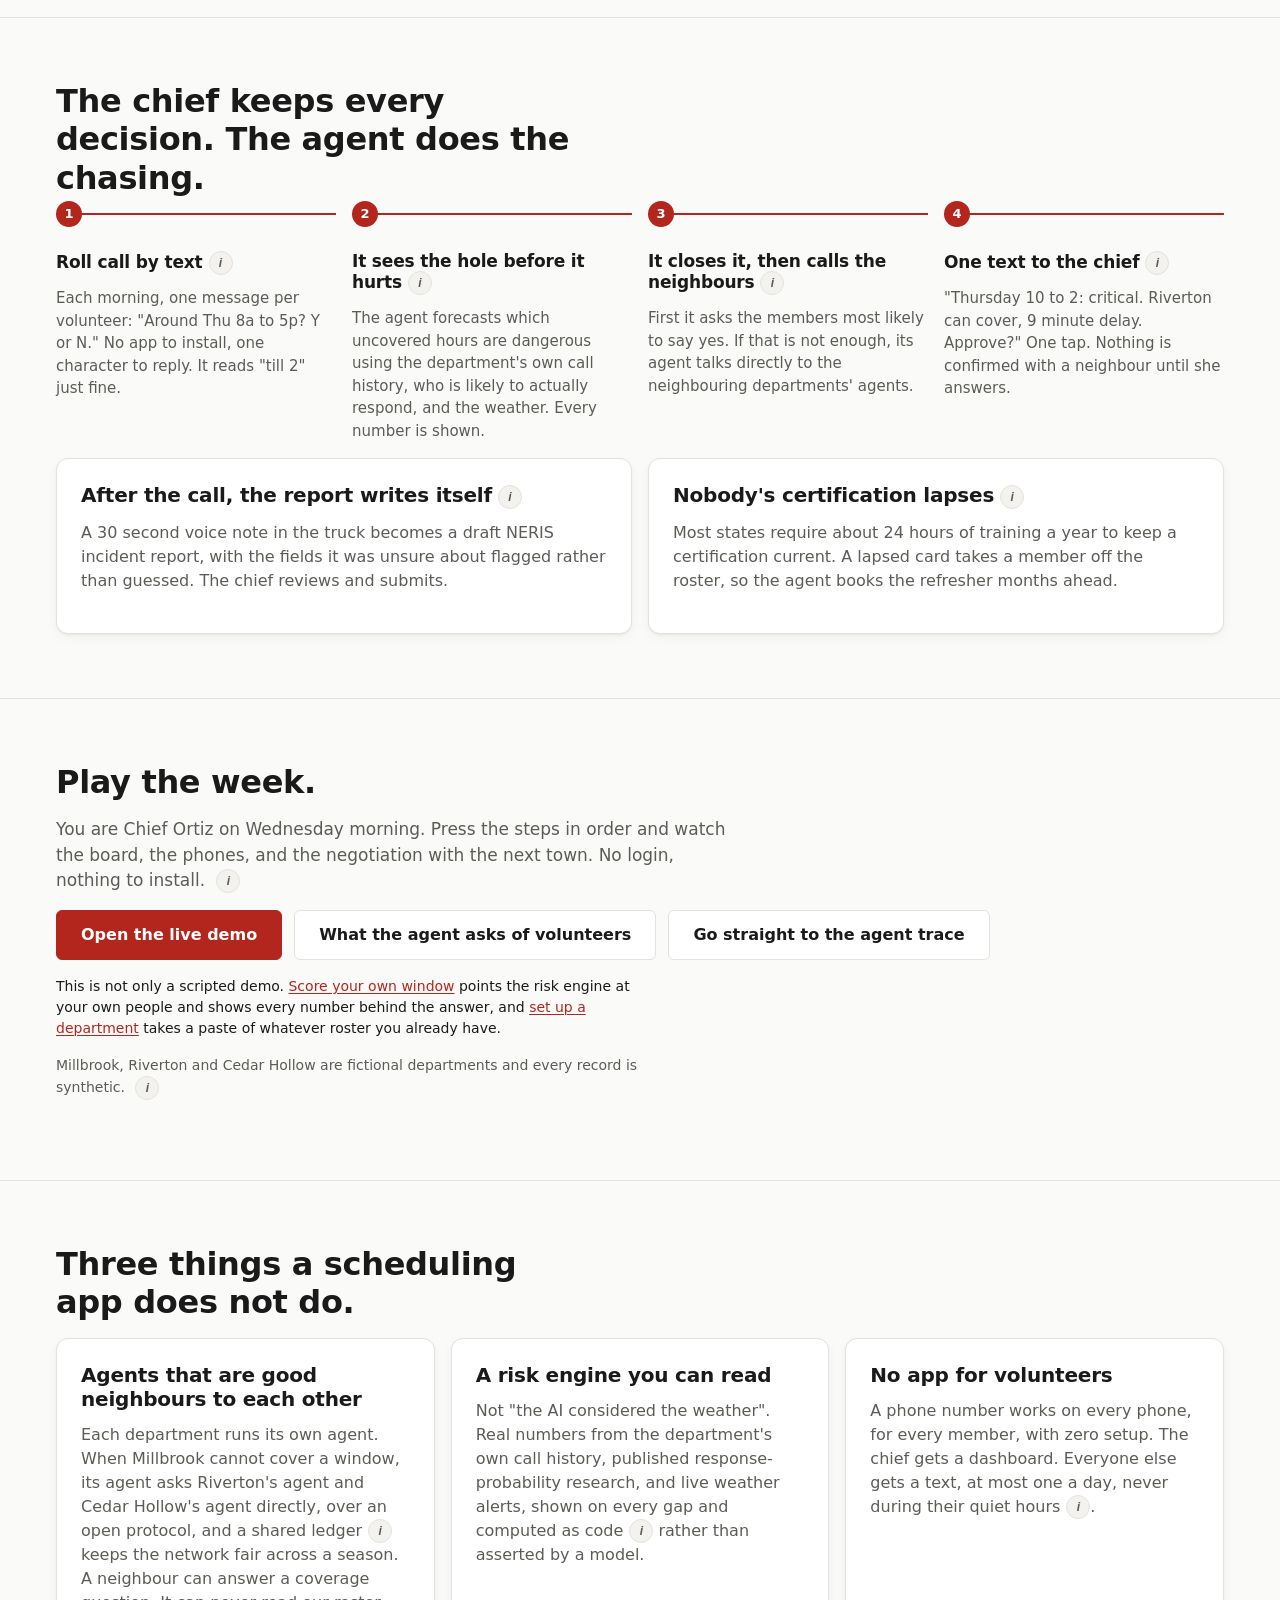
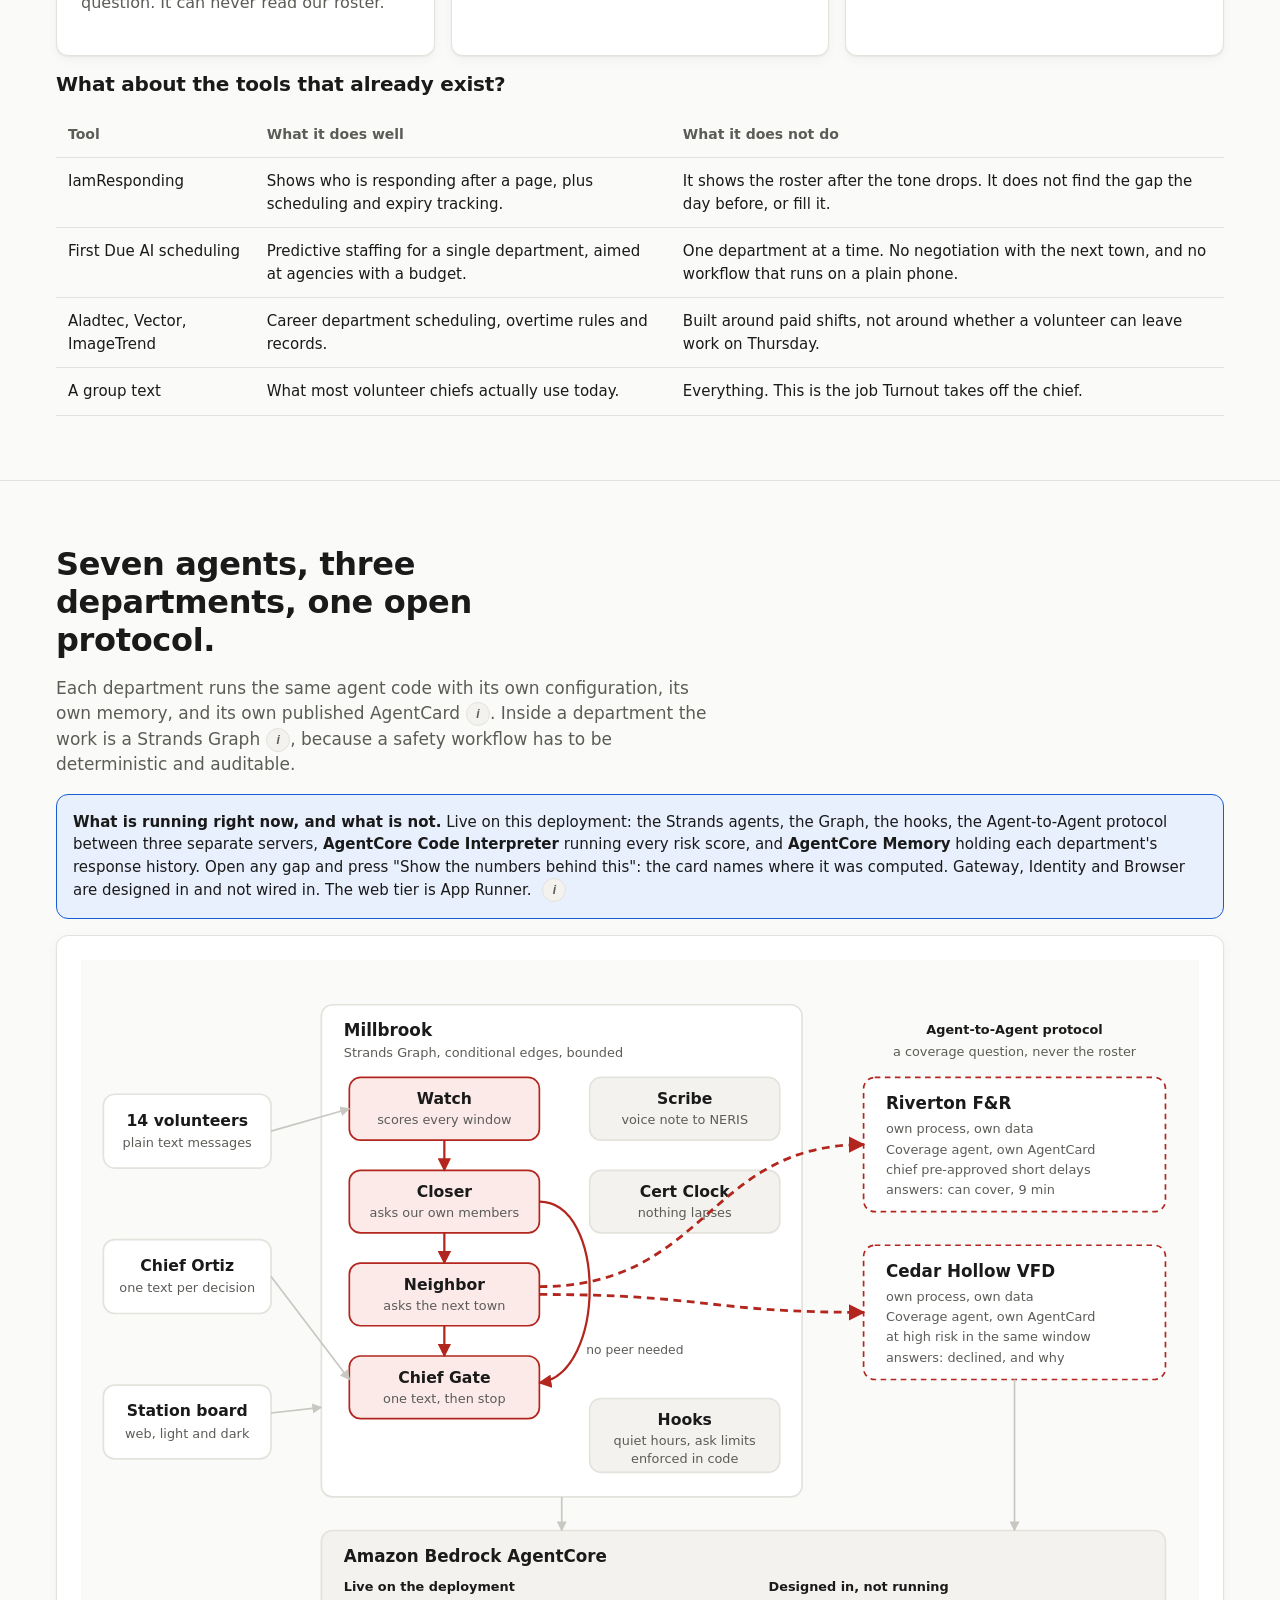
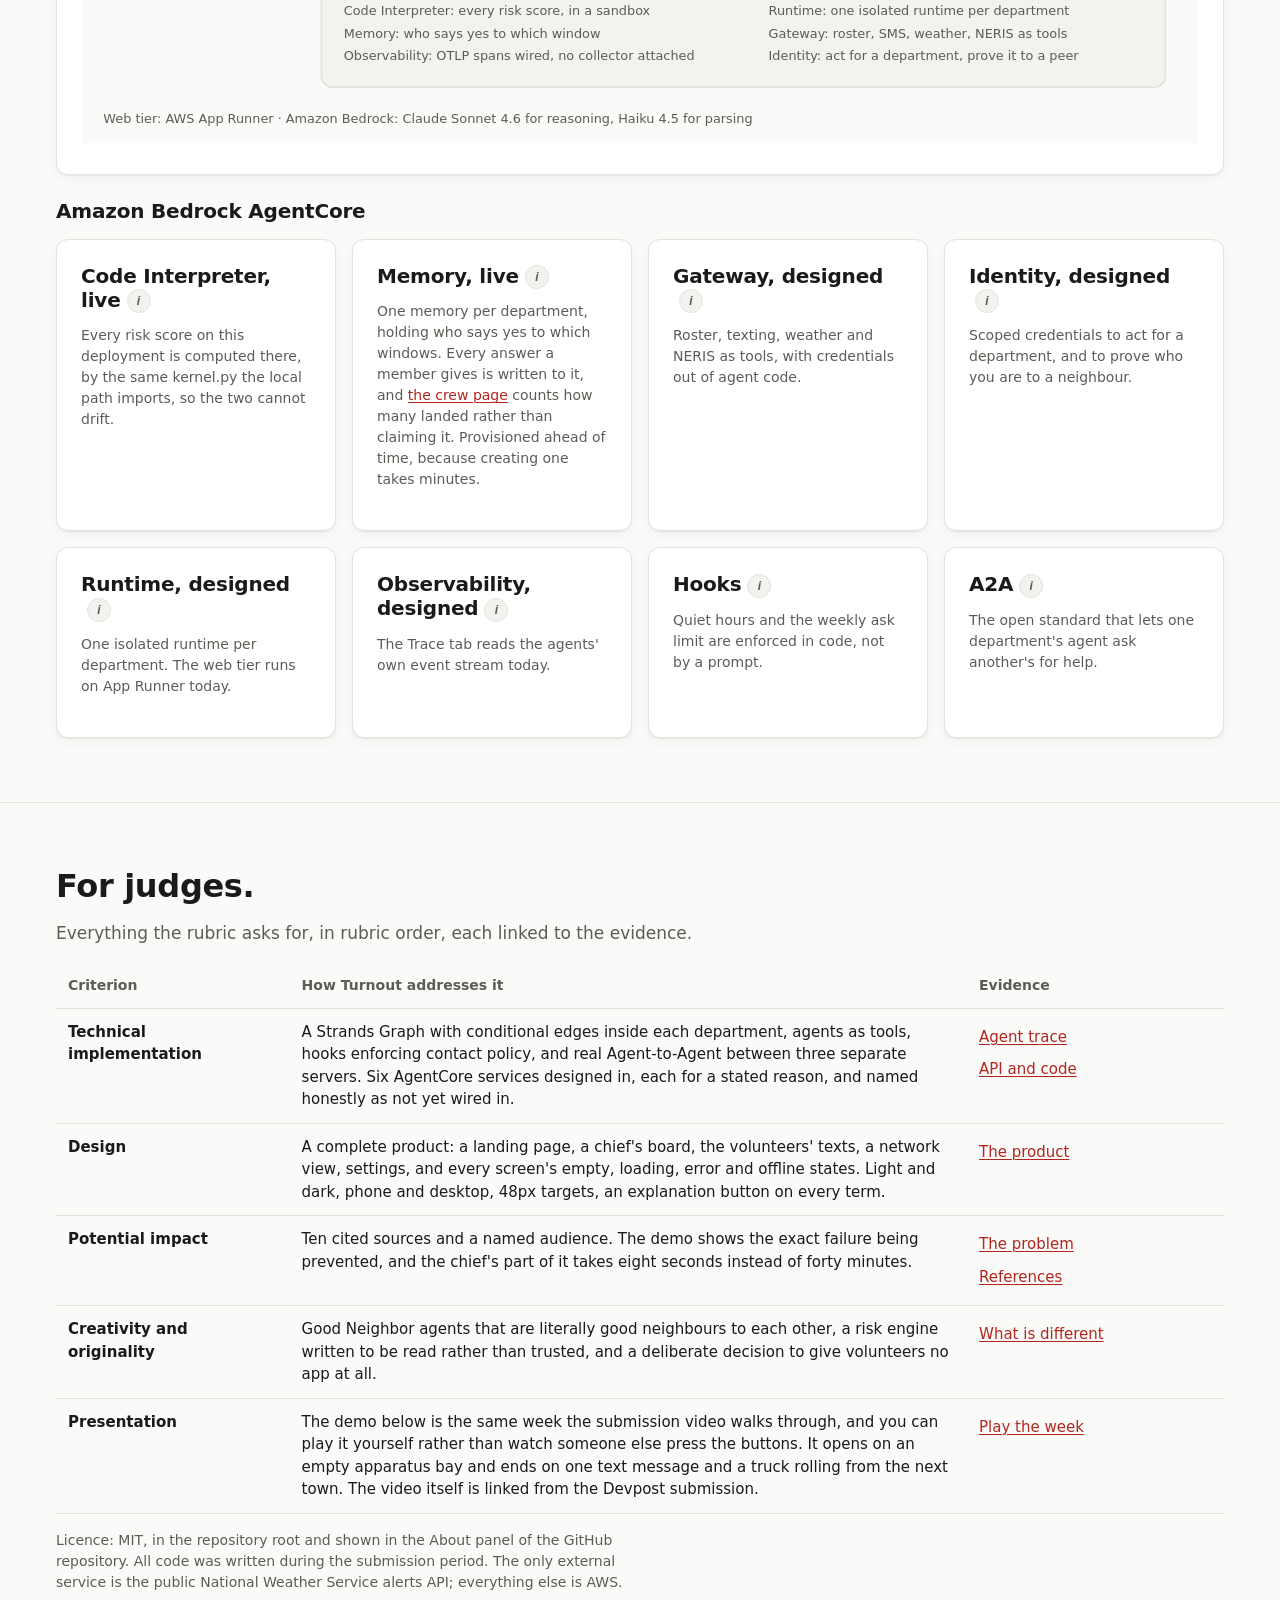
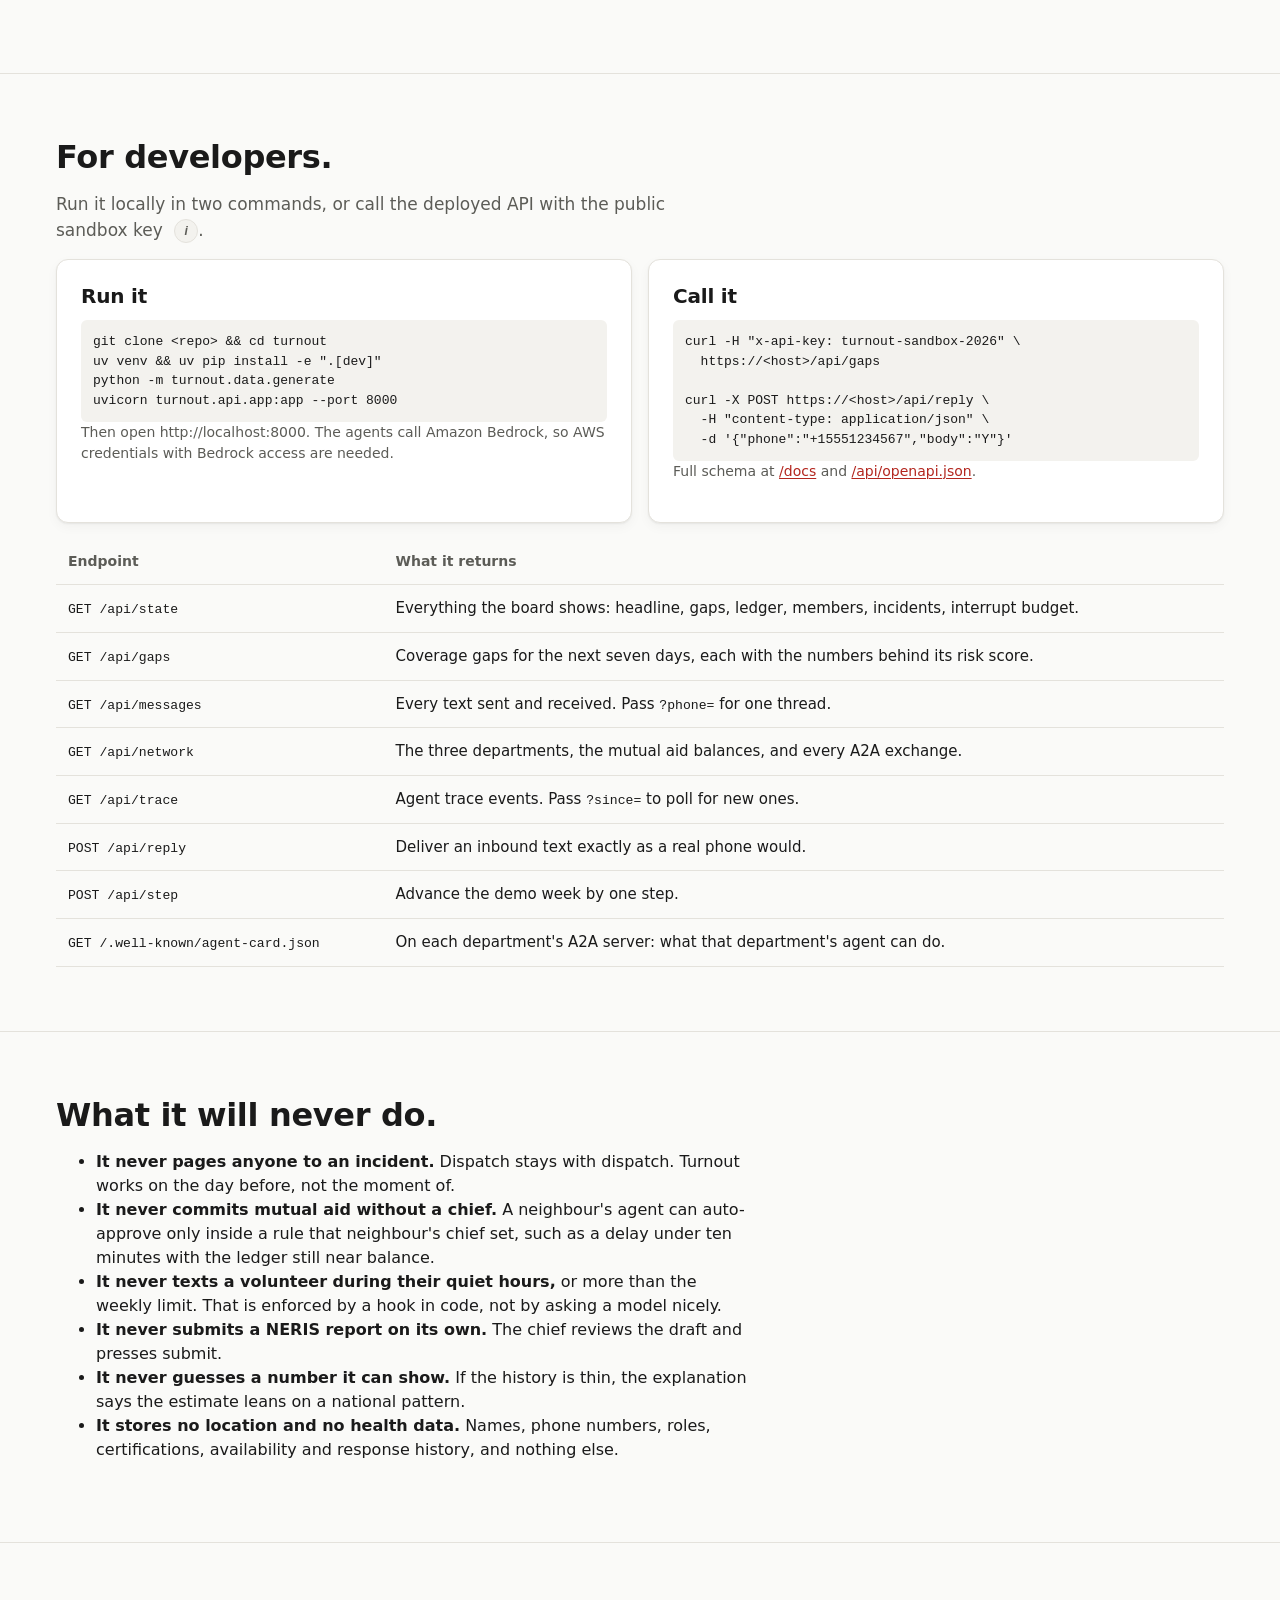
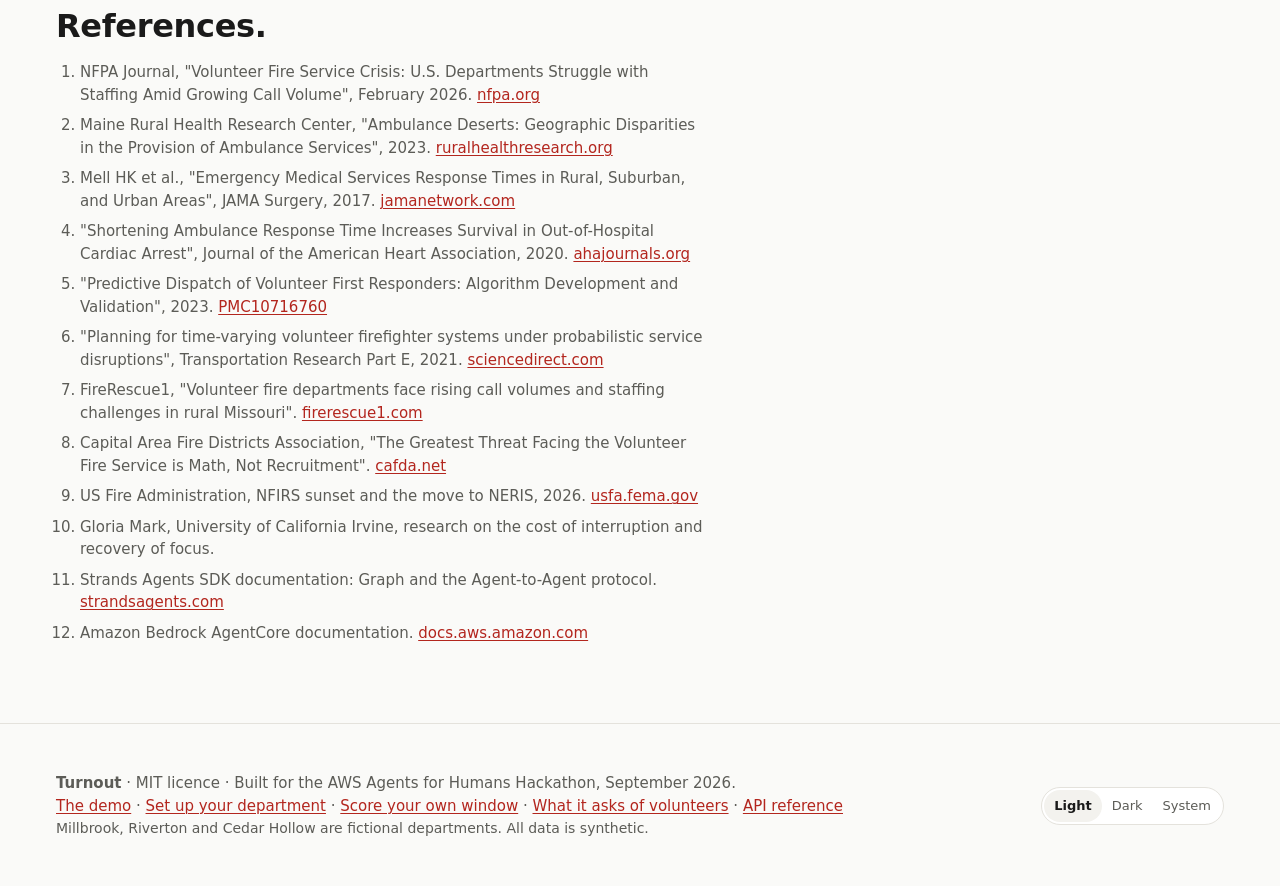
==== commit 7270108b: "Fix what the accessibility audit cannot see axe-core has been clean on every page, both themes, thre" ====
--- a/web/index.html
+++ b/web/index.html
@@ -5,6 +5,21 @@
 <meta name="viewport" content="width=device-width, initial-scale=1">
 <title>Turnout: make sure someone is coming</title>
 <meta name="description" content="A background agent for volunteer fire and EMS departments. It finds the hours when nobody can respond, fills them by asking the right people and the right neighbours, and interrupts the chief only for the one decision that needs a human.">
+<!-- Link preview. A shared URL with no card is the first impression wasted. -->
+<meta property="og:type" content="website">
+<meta property="og:site_name" content="Turnout">
+<meta property="og:title" content="Turnout: make sure someone is coming">
+<meta property="og:description" content="A background agent for volunteer fire and EMS departments. It finds the hours when nobody can respond, fills them by asking the right people and the right neighbours, and interrupts the chief only for the one decision that needs a human.">
+<meta property="og:url" content="https://zjrrw6wpxj.us-east-1.awsapprunner.com/">
+<meta property="og:image" content="https://zjrrw6wpxj.us-east-1.awsapprunner.com/social.png">
+<meta property="og:image:width" content="1200">
+<meta property="og:image:height" content="630">
+<meta property="og:image:alt" content="Turnout, built with the Strands Agents SDK on Amazon Bedrock">
+<meta name="twitter:card" content="summary_large_image">
+<meta name="twitter:title" content="Turnout: make sure someone is coming">
+<meta name="twitter:description" content="A background agent for volunteer fire and EMS departments. It finds the hours when nobody can respond, fills them by asking the right people and the right neighbours, and interrupts the chief only for the one decision that needs a human.">
+<meta name="twitter:image" content="https://zjrrw6wpxj.us-east-1.awsapprunner.com/social.png">
+
 <script>
   /* Set the theme before first paint so there is no flash of the wrong one. */
   (function () {
@@ -263,7 +278,7 @@
     </div>
 
     <div class="card">
-      <img src="architecture.svg" alt="Architecture diagram. Inside Millbrook, a Strands Graph runs Watch, then Closer, then Neighbor, then Chief Gate, with Scribe and Cert Clock as separate jobs and hooks enforcing quiet hours and ask limits in code. Neighbor talks over the Agent-to-Agent protocol to Riverton and Cedar Hollow, which run the same agent code in their own processes with their own data and their own AgentCards, answering a coverage question and never the roster. Two AgentCore services are live: Code Interpreter runs every risk score and Memory holds who says yes to which window. Runtime, Gateway and Identity are designed in rather than running. The web tier is AWS App Runner." style="width:100%;height:auto">
+      <img src="architecture.svg" data-dark-src="architecture-dark.svg" alt="Architecture diagram. Inside Millbrook, a Strands Graph runs Watch, then Closer, then Neighbor, then Chief Gate, with Scribe and Cert Clock as separate jobs and hooks enforcing quiet hours and ask limits in code. Neighbor talks over the Agent-to-Agent protocol to Riverton and Cedar Hollow, which run the same agent code in their own processes with their own data and their own AgentCards, answering a coverage question and never the roster. Two AgentCore services are live: Code Interpreter runs every risk score and Memory holds who says yes to which window. Runtime, Gateway and Identity are designed in rather than running. The web tier is AWS App Runner." style="width:100%;height:auto">
     </div>
 
     <h3 style="margin-top:var(--s5)">Amazon Bedrock AgentCore</h3>
@@ -319,15 +334,17 @@
           </tr>
           <tr>
             <td><strong>Presentation</strong></td>
-            <td>A four minute video recorded from this deployment, opening on an empty apparatus bay
-            and ending on one text message and a truck rolling from the next town.</td>
-            <td><a href="#demo">Demo</a></td>
+            <td>The demo below is the same week the submission video walks through, and you can
+            play it yourself rather than watch someone else press the buttons. It opens on an empty
+            apparatus bay and ends on one text message and a truck rolling from the next town. The
+            video itself is linked from the Devpost submission.</td>
+            <td><a href="#demo">Play the week</a></td>
           </tr>
         </tbody>
       </table>
     </div>
     <p class="small muted">
-      Licence: MIT, in the repository root and visible in the About panel. All code was written during
+      Licence: MIT, in the repository root and shown in the About panel of the GitHub repository. All code was written during
       the submission period. The only external service is the public National Weather Service alerts
       API; everything else is AWS.
     </p>
--- a/web/styles.css
+++ b/web/styles.css
@@ -285,6 +285,9 @@
 .status-line.clear { background: var(--success-soft); border-color: var(--success); color: var(--success); }
 .status-line.working { background: var(--warning-soft); border-color: var(--warning); color: var(--warning); }
 .status-line.needs_you { background: var(--danger-soft); border-color: var(--danger); color: var(--danger); }
+/* Nothing has been scored yet, so this is a statement of fact rather than a verdict. It has
+   to look unlike the three that are verdicts, or a fresh demo reads as an outcome. */
+.status-line.idle { background: var(--surface); border-color: var(--border); color: var(--text-muted); }
 
 .quiet-meter {
   display: flex; align-items: center; gap: var(--s3);
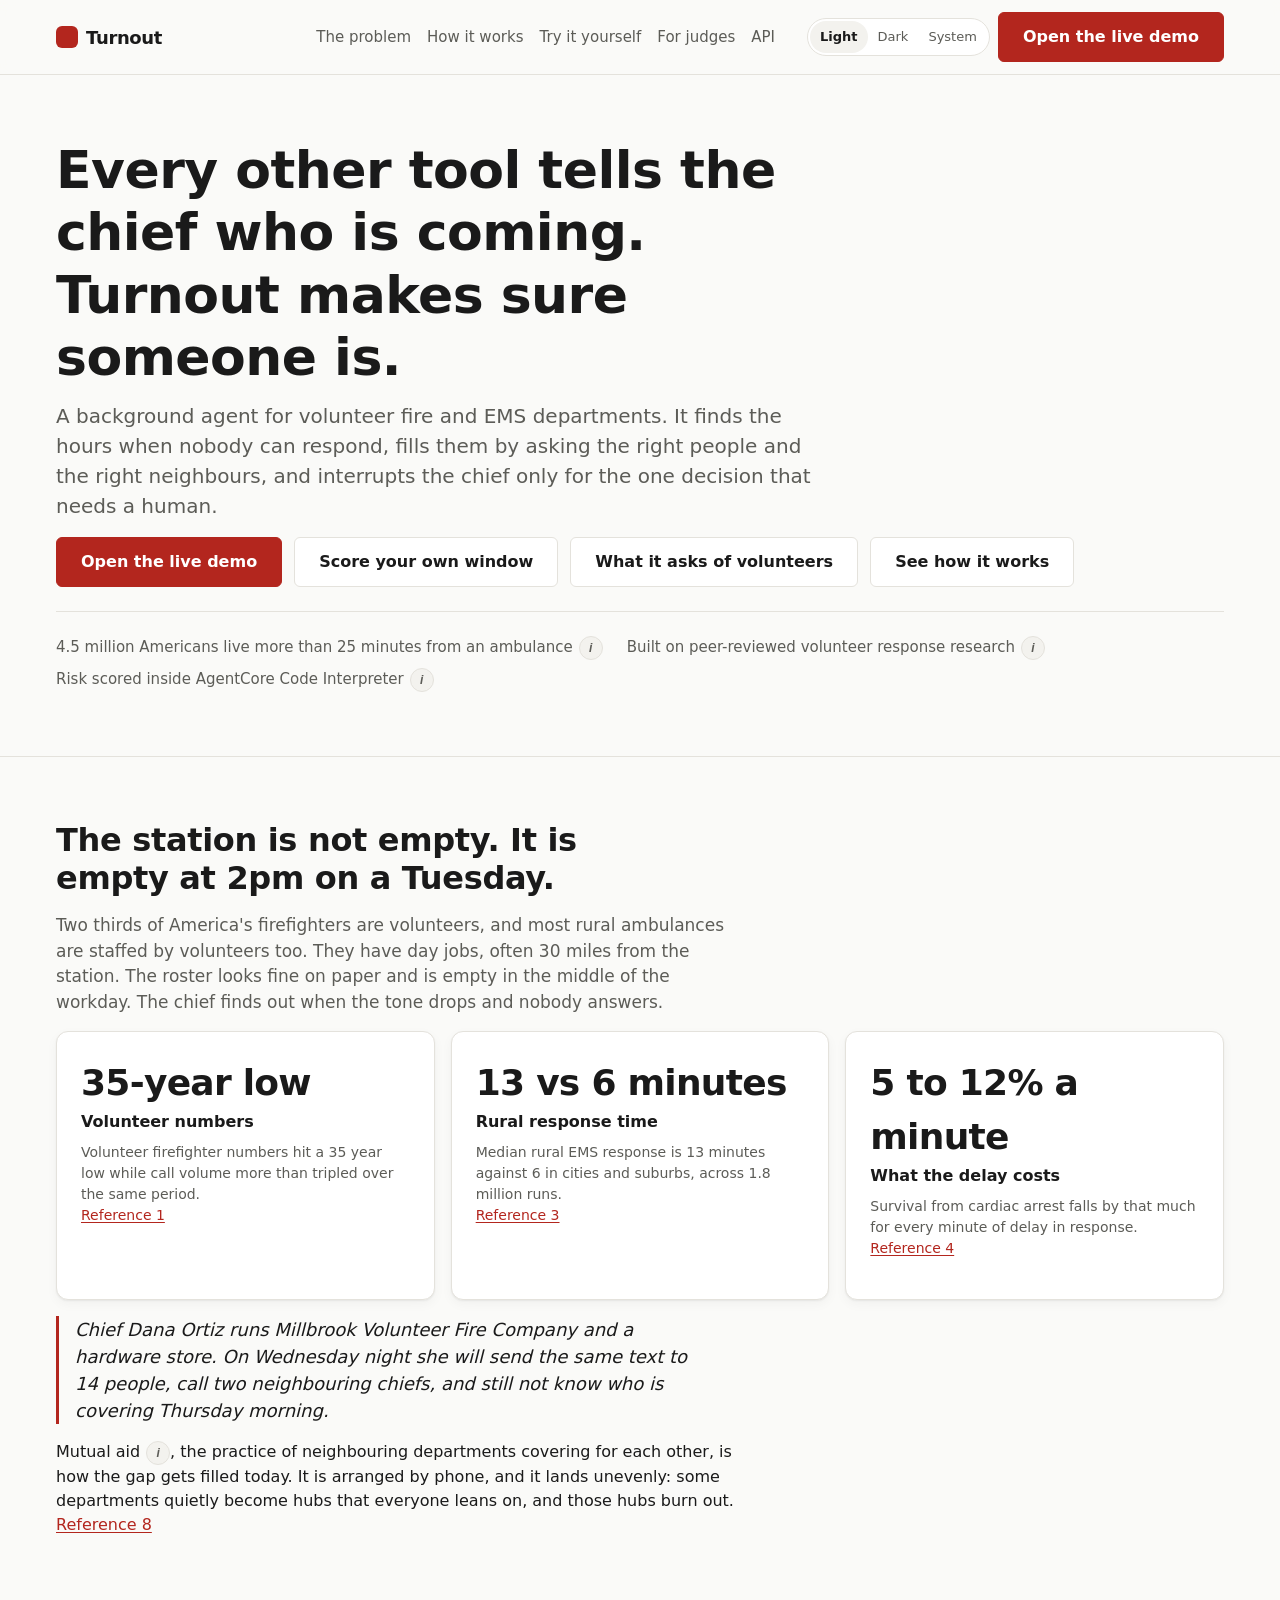
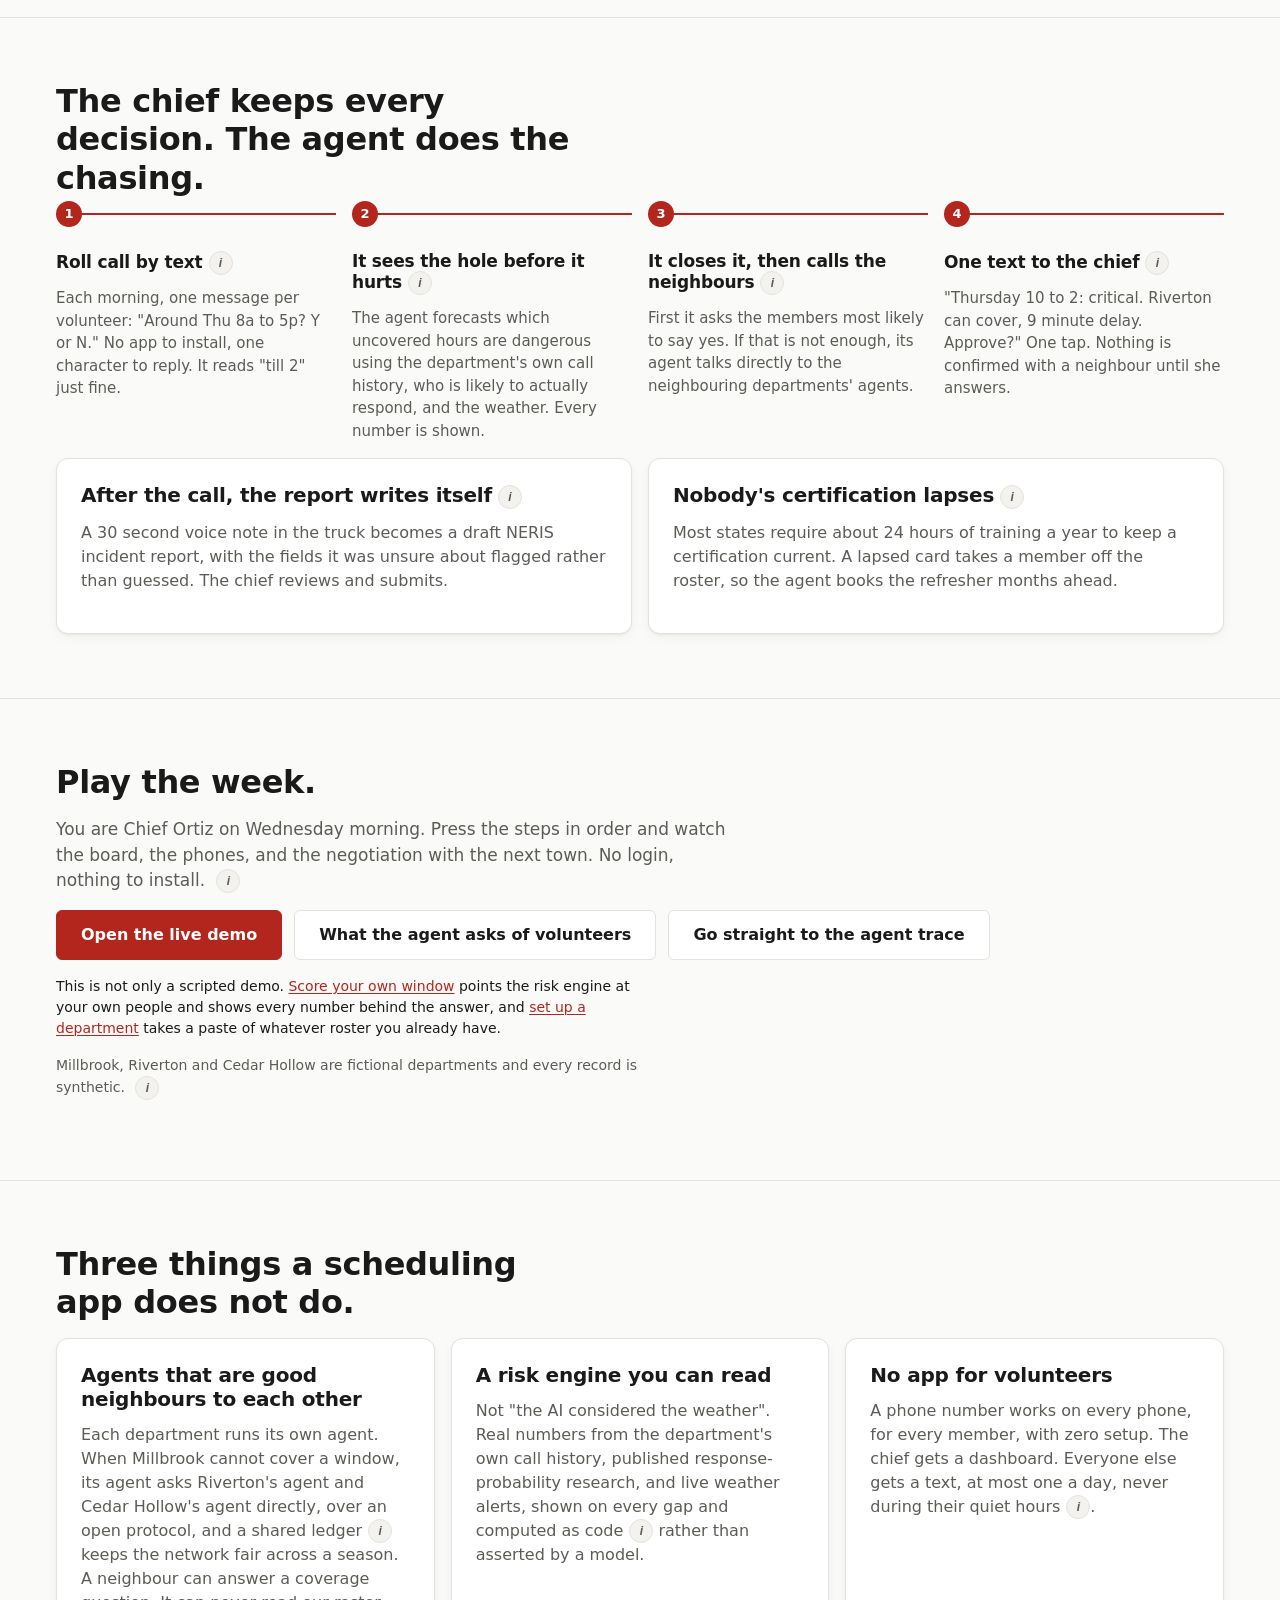
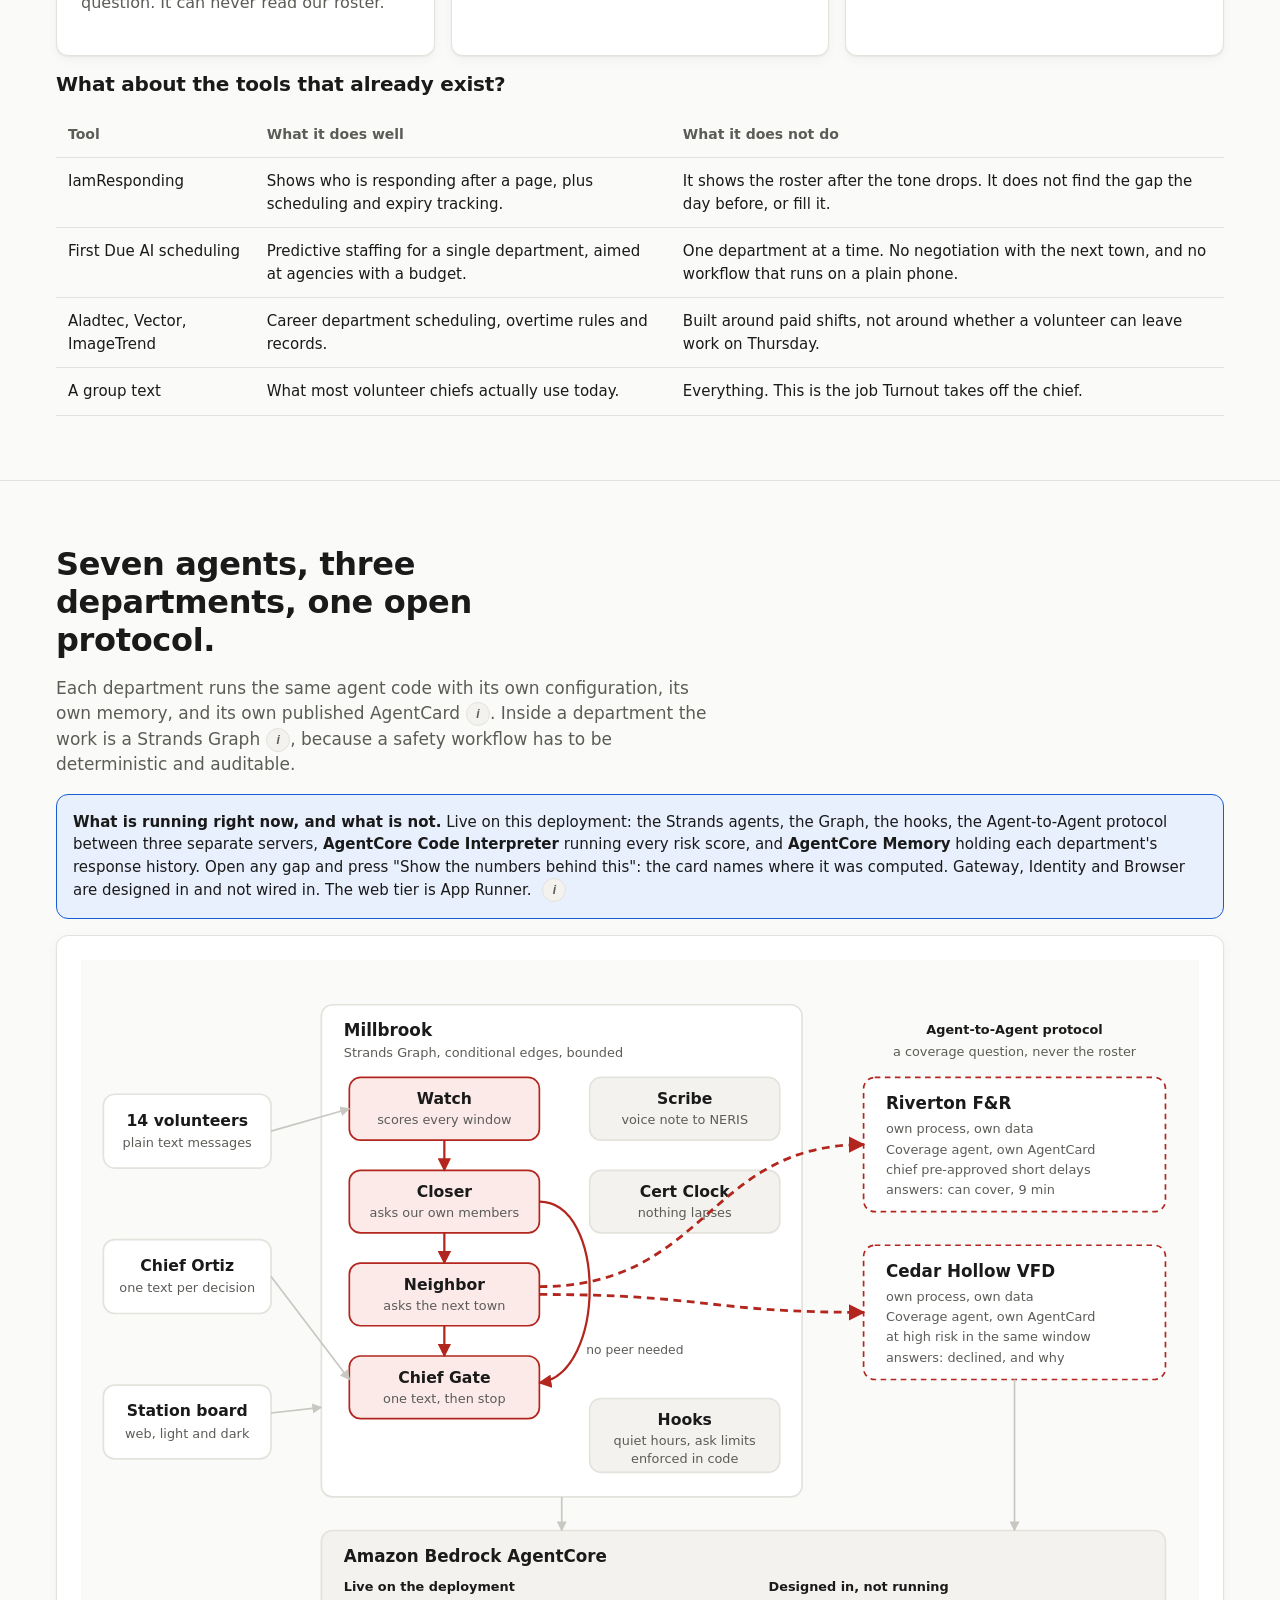
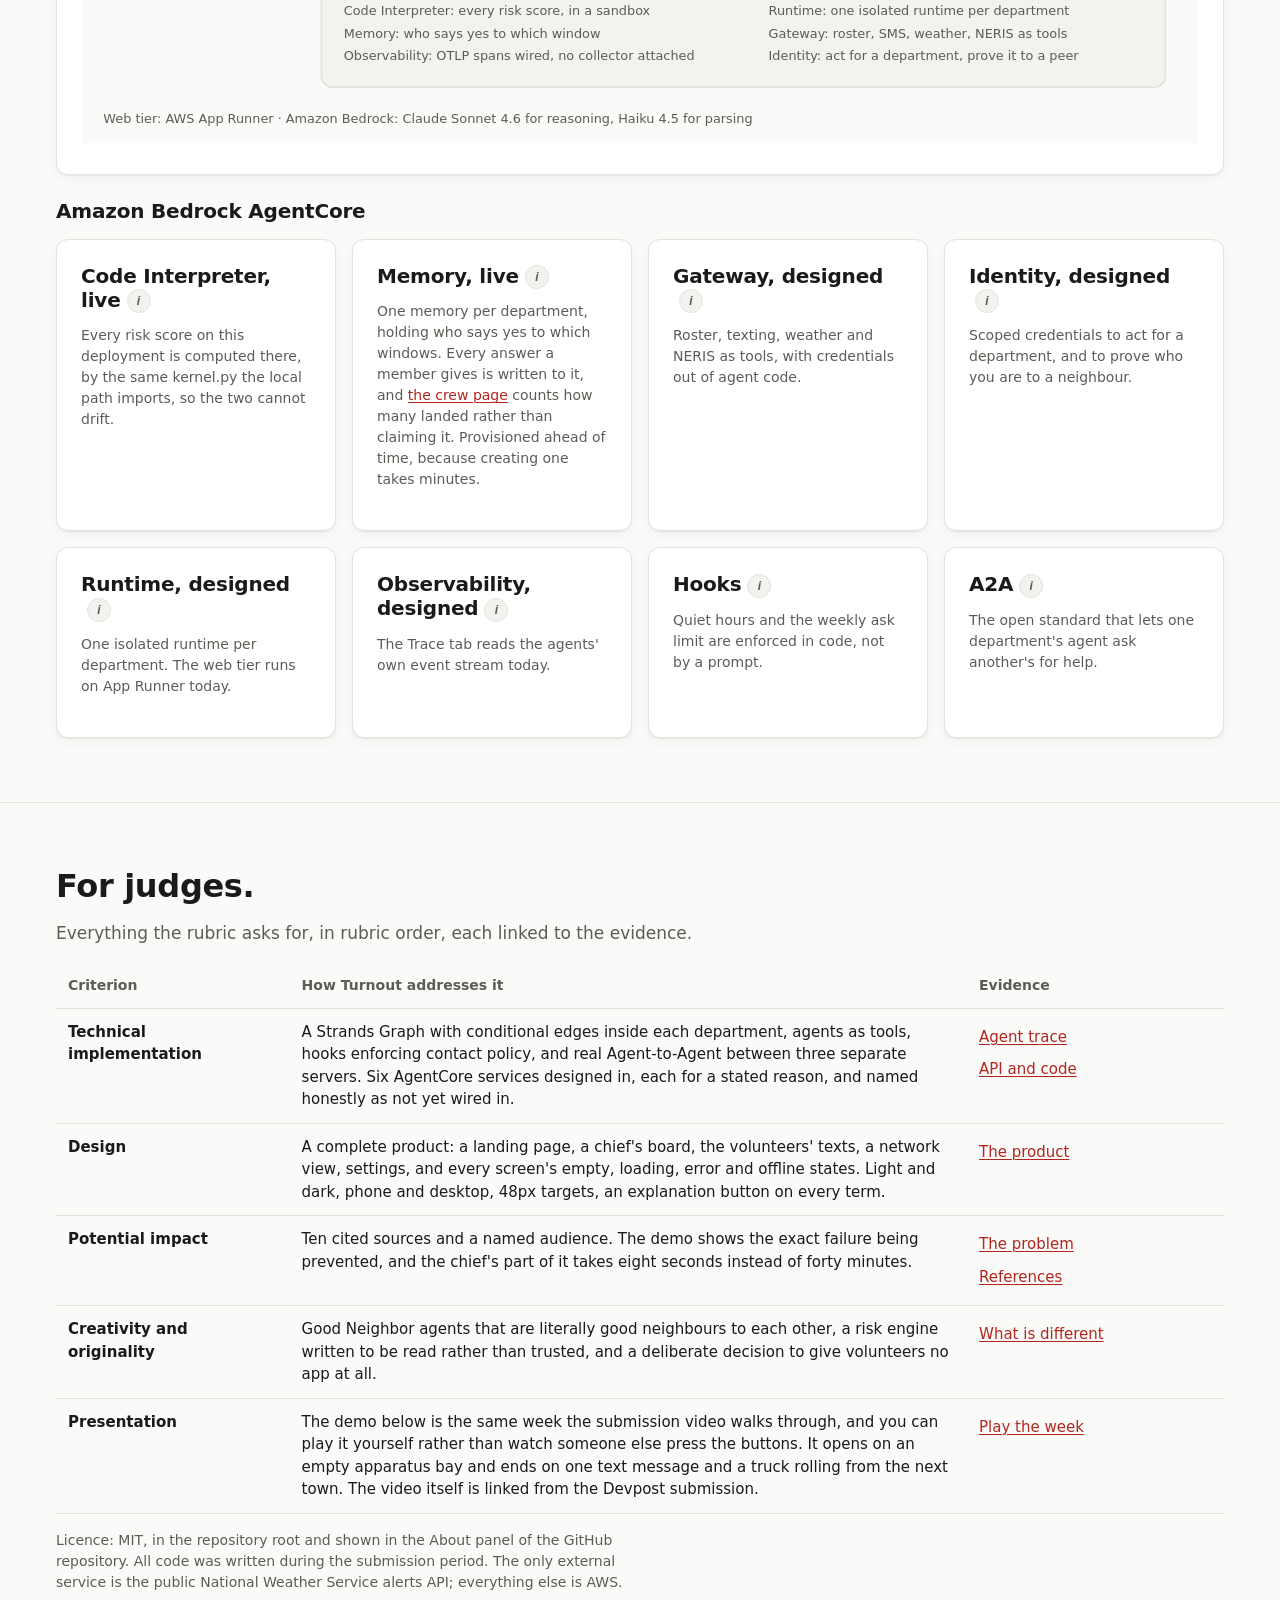
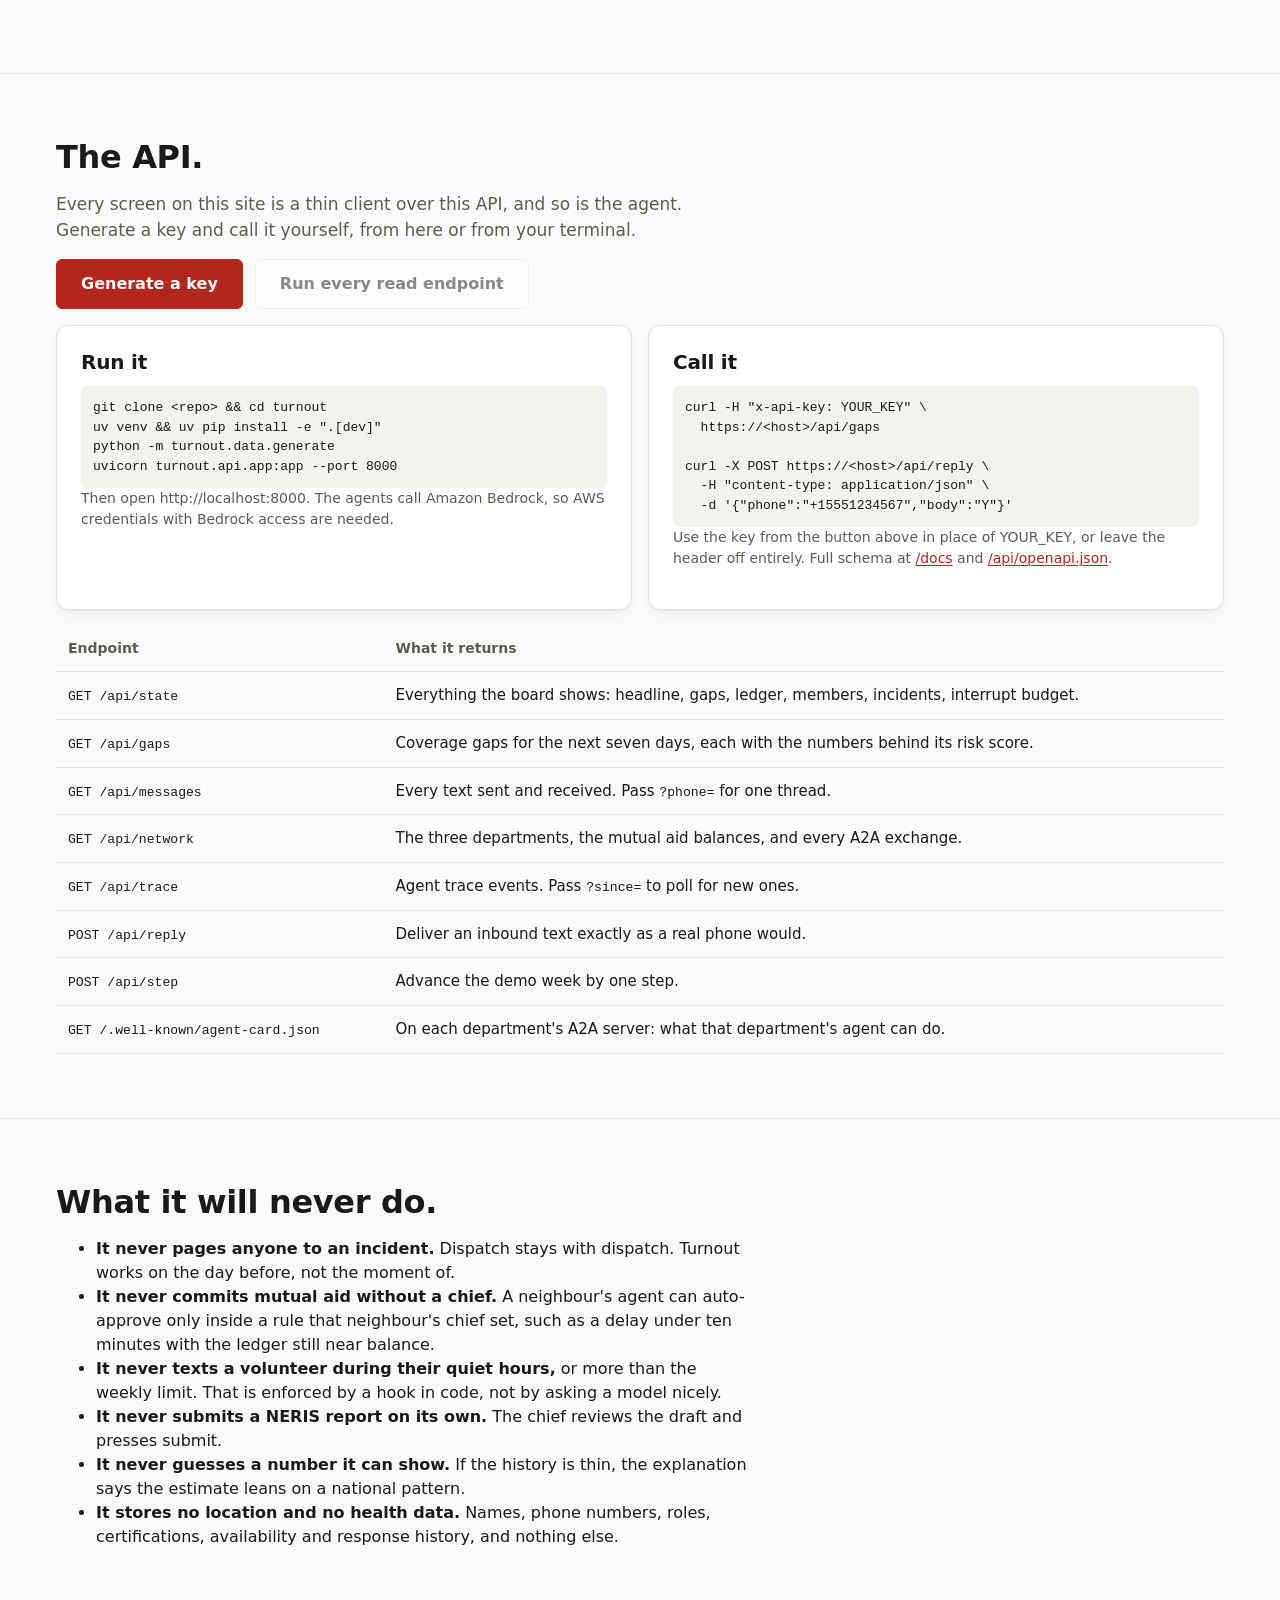
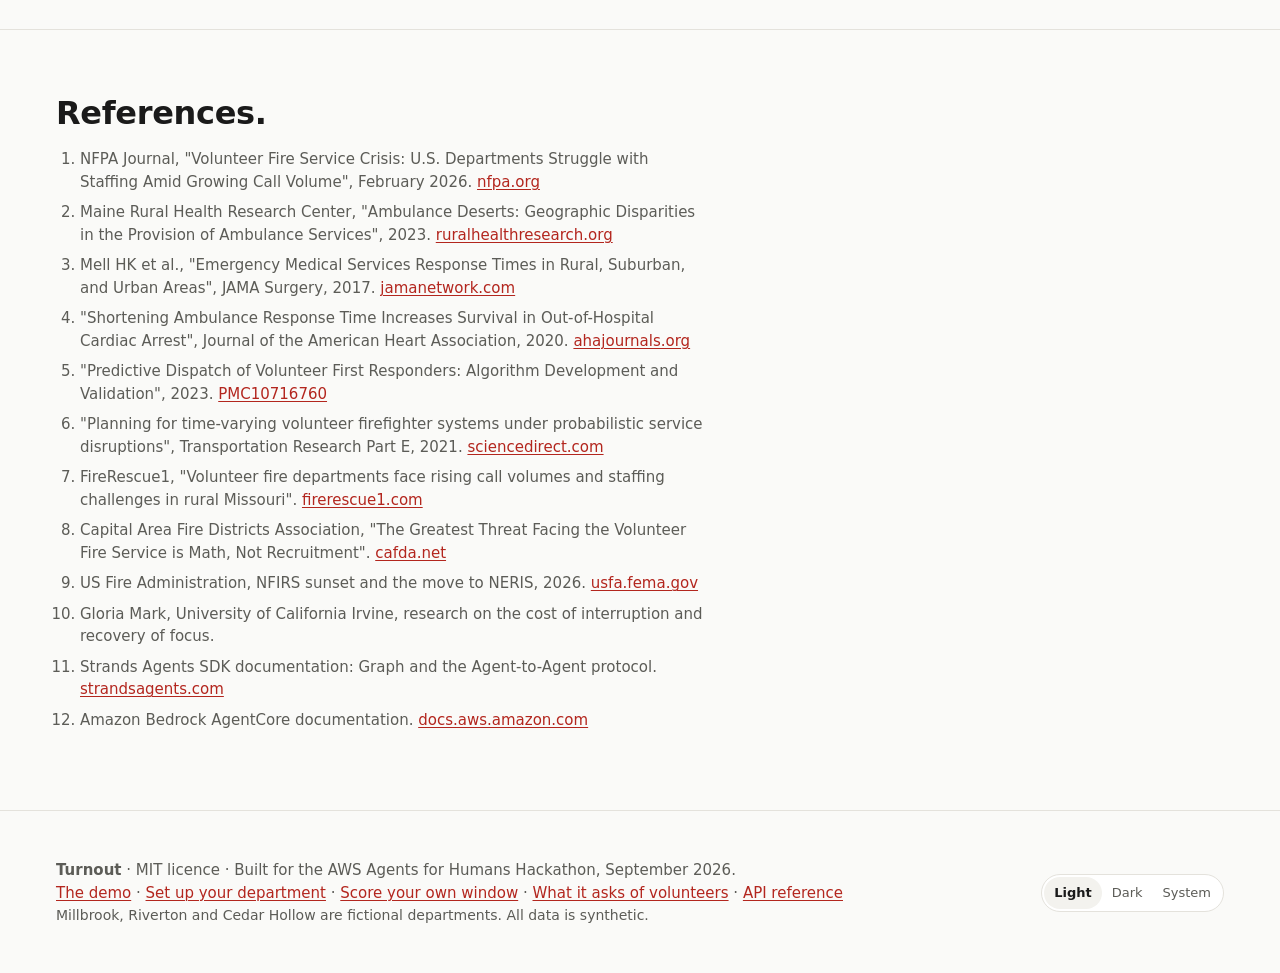
==== commit f12e8ad0: "Mint API keys on the page, and let a reader run every endpoint from it The section was called Develo" ====
--- a/web/index.html
+++ b/web/index.html
@@ -43,7 +43,7 @@
       <a href="#how">How it works</a>
       <a href="try.html">Try it yourself</a>
       <a href="#judges">For judges</a>
-      <a href="#developers">Developers</a>
+      <a href="#api">API</a>
     </nav>
     <div class="header-actions">
       <div class="theme-toggle"></div>
@@ -310,7 +310,7 @@
             enforcing contact policy, and real Agent-to-Agent between three separate servers. Six
             AgentCore services designed in, each for a stated reason, and named honestly as not
             yet wired in.</td>
-            <td><a href="app.html#trace">Agent trace</a><br><a href="#developers">API and code</a></td>
+            <td><a href="app.html#trace">Agent trace</a><br><a href="#api">API and code</a></td>
           </tr>
           <tr>
             <td><strong>Design</strong></td>
@@ -352,13 +352,12 @@
 </section>
 
 <!-- 8. For developers -->
-<section class="band" id="developers">
-  <div class="wrap stack">
-    <h2>For developers.</h2>
-    <p class="section-lede">
-      Run it locally in two commands, or call the deployed API with the public sandbox key
-      <button class="info" data-tip="sandbox_key" data-label="the sandbox key"></button>.
-    </p>
+<section class="band" id="api">
+  <div class="wrap stack">
+    <h2>The API.</h2>
+    <p class="section-lede">Every screen on this site is a thin client over this API, and so is the agent. Generate a key and call it yourself, from here or from your terminal.</p>
+
+    <div id="api-try"></div>
 
     <div class="grid cols-2">
       <div class="card">
@@ -372,13 +371,13 @@
       </div>
       <div class="card">
         <h3>Call it</h3>
-        <pre class="formula">curl -H "x-api-key: turnout-sandbox-2026" \
+        <pre class="formula">curl -H "x-api-key: YOUR_KEY" \
   https://&lt;host&gt;/api/gaps
 
 curl -X POST https://&lt;host&gt;/api/reply \
   -H "content-type: application/json" \
   -d '{"phone":"+15551234567","body":"Y"}'</pre>
-        <p class="muted small">Full schema at <a href="/docs">/docs</a> and
+        <p class="muted small">Use the key from the button above in place of YOUR_KEY, or leave the header off entirely. Full schema at <a href="/docs">/docs</a> and
         <a href="/api/openapi.json">/api/openapi.json</a>.</p>
       </div>
     </div>
@@ -456,6 +455,7 @@
   </div>
 </footer>
 
+<script src="apitry.js"></script>
 <script src="infotips.js"></script>
 <script src="common.js"></script>
 </body>
--- a/web/styles.css
+++ b/web/styles.css
@@ -403,3 +403,35 @@
 
 /* A scrollable region takes keyboard focus (see common.js), so it needs a visible focus ring. */
 pre.formula:focus-visible, .scroll-x:focus-visible { outline: 2px solid var(--accent); outline-offset: 2px; }
+
+/* The API section: a key you can mint, and the endpoints answering live ------------------
+   Everything below styles evidence rather than decoration, so it takes its colours from the
+   same tokens as the rest of the page and reads in both themes. */
+.keyout { margin-top: var(--s4); }
+.keyline {
+  display: block; font-family: var(--mono); font-size: .9375rem;
+  padding: var(--s3) var(--s4); border-radius: var(--r-sm);
+  background: var(--surface-2); border: 1px solid var(--border);
+  color: var(--text); overflow-wrap: anywhere; user-select: all;
+}
+.keyout p { margin: var(--s3) 0 0; }
+
+.runout { margin-top: var(--s4); overflow-x: auto; }
+.runs { width: 100%; border-collapse: collapse; font-size: .875rem; }
+.runs th, .runs td {
+  text-align: left; padding: var(--s2) var(--s3);
+  border-bottom: 1px solid var(--border); vertical-align: top;
+}
+.runs th { font-size: .8125rem; color: var(--text-muted); font-weight: 600; white-space: nowrap; }
+.runs td { font-variant-numeric: tabular-nums; }
+.runs code { font-family: var(--mono); font-size: .8125rem; white-space: nowrap; }
+/* Status is carried by a word and a colour, never colour alone. */
+.runs tr.ok td:nth-child(2) { color: var(--success); font-weight: 600; }
+.runs tr.bad td:nth-child(2) { color: var(--danger); font-weight: 600; }
+.runs .peek {
+  font-family: var(--mono); font-size: .75rem; color: var(--text-muted);
+  max-width: 42ch; overflow-wrap: anywhere;
+}
+@media (max-width: 640px) {
+  .runs .peek { display: none; }
+}
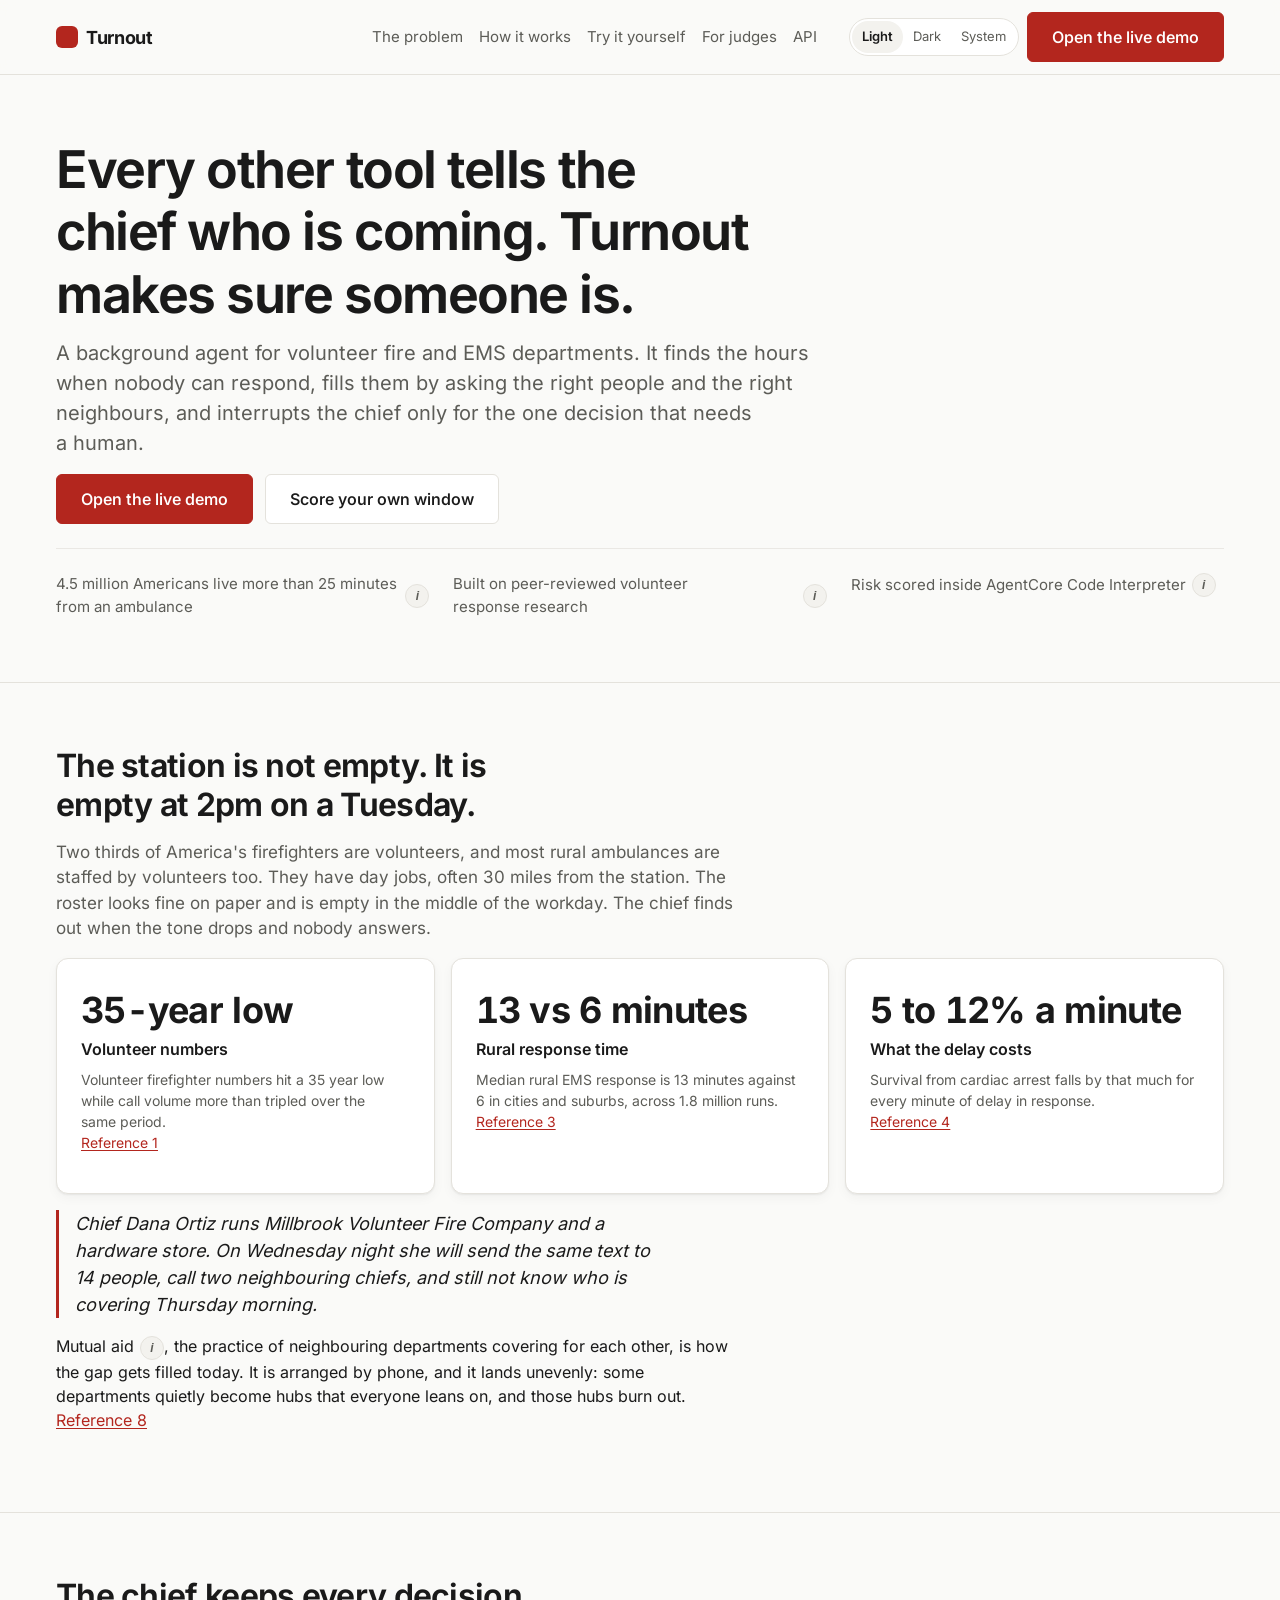
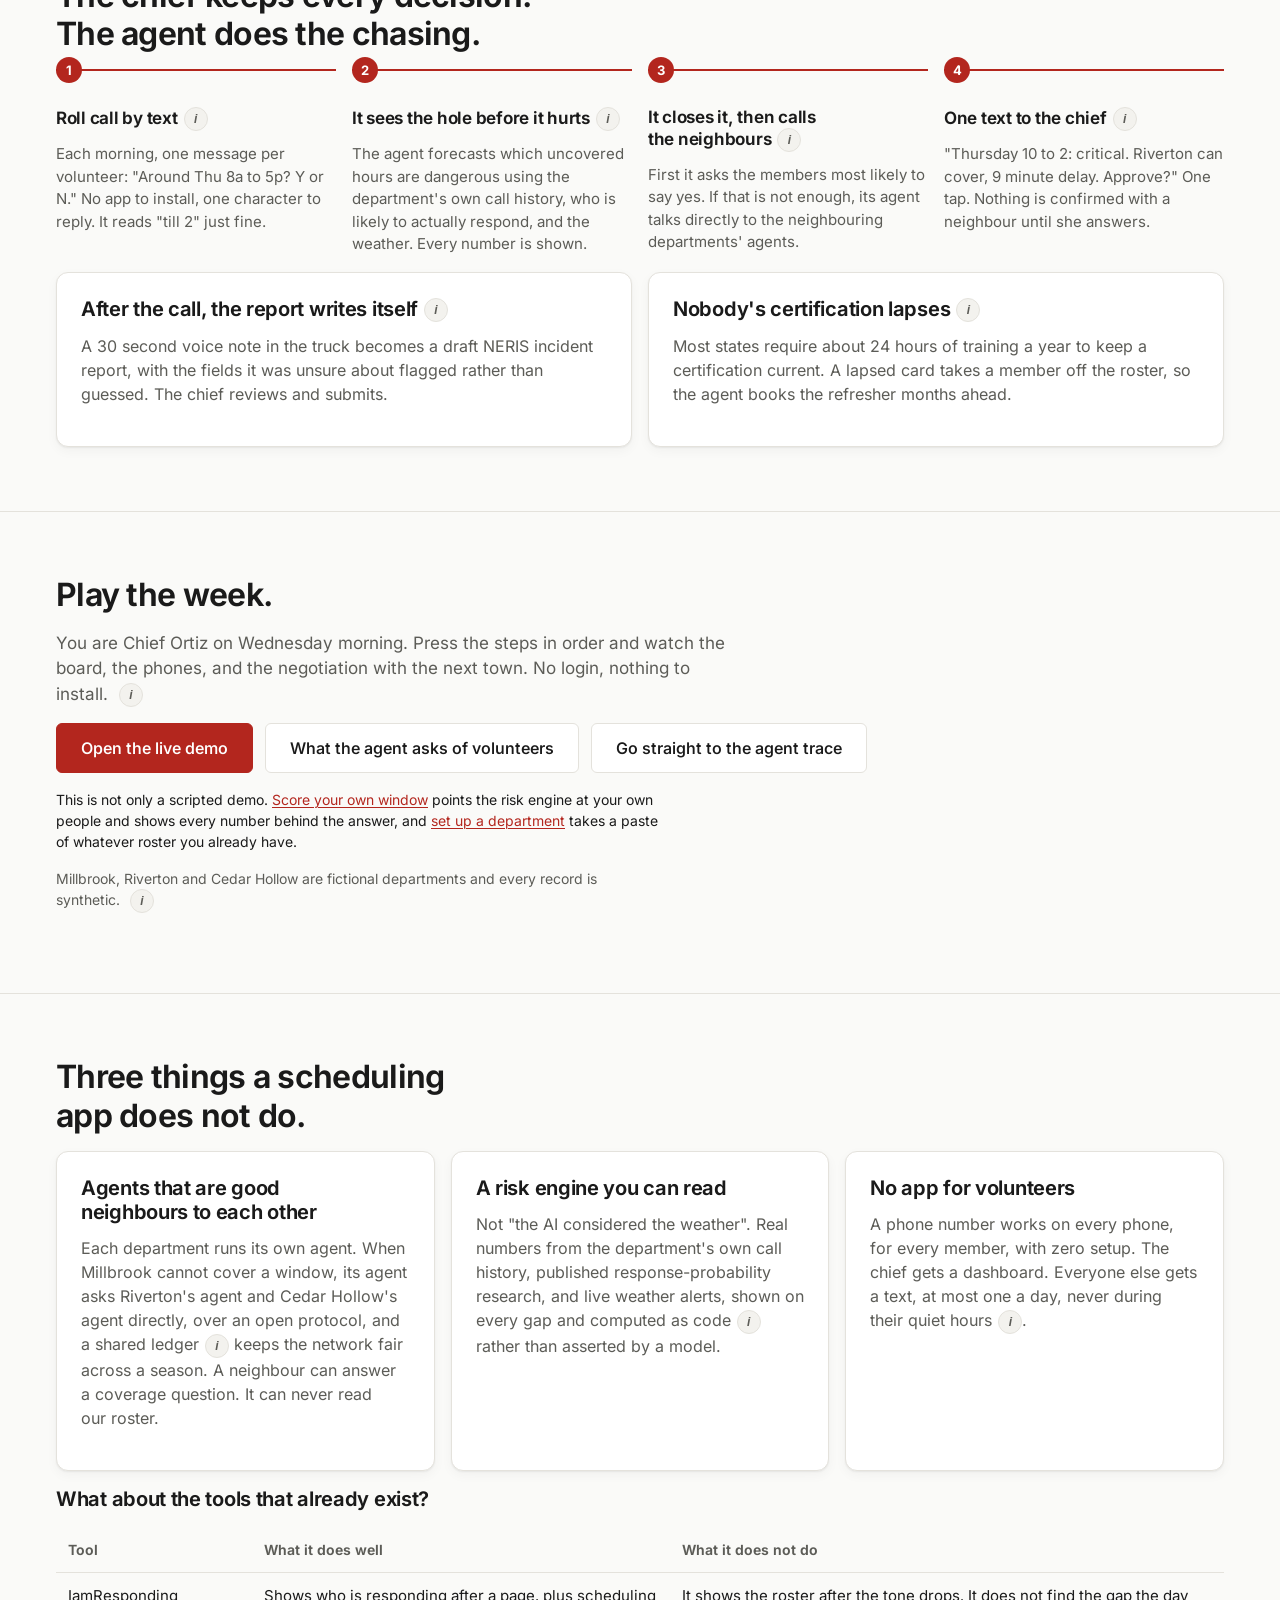
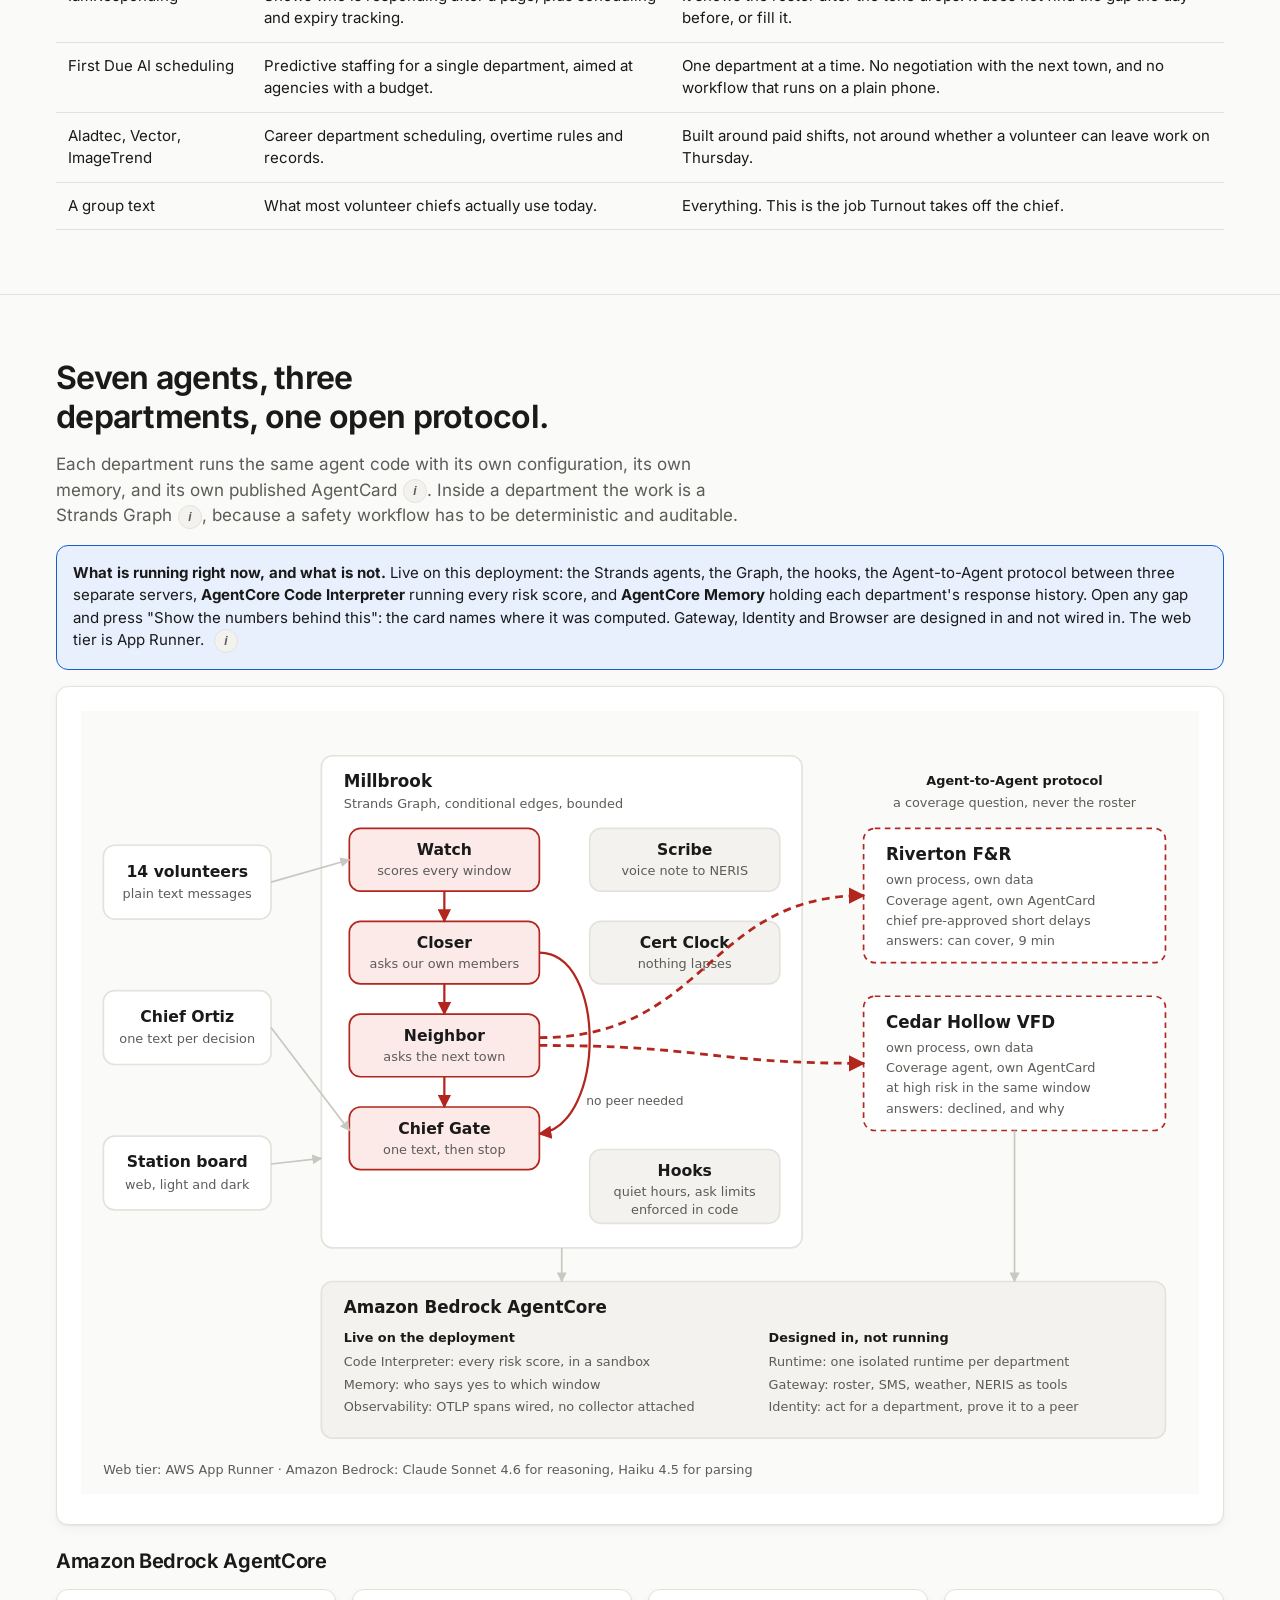
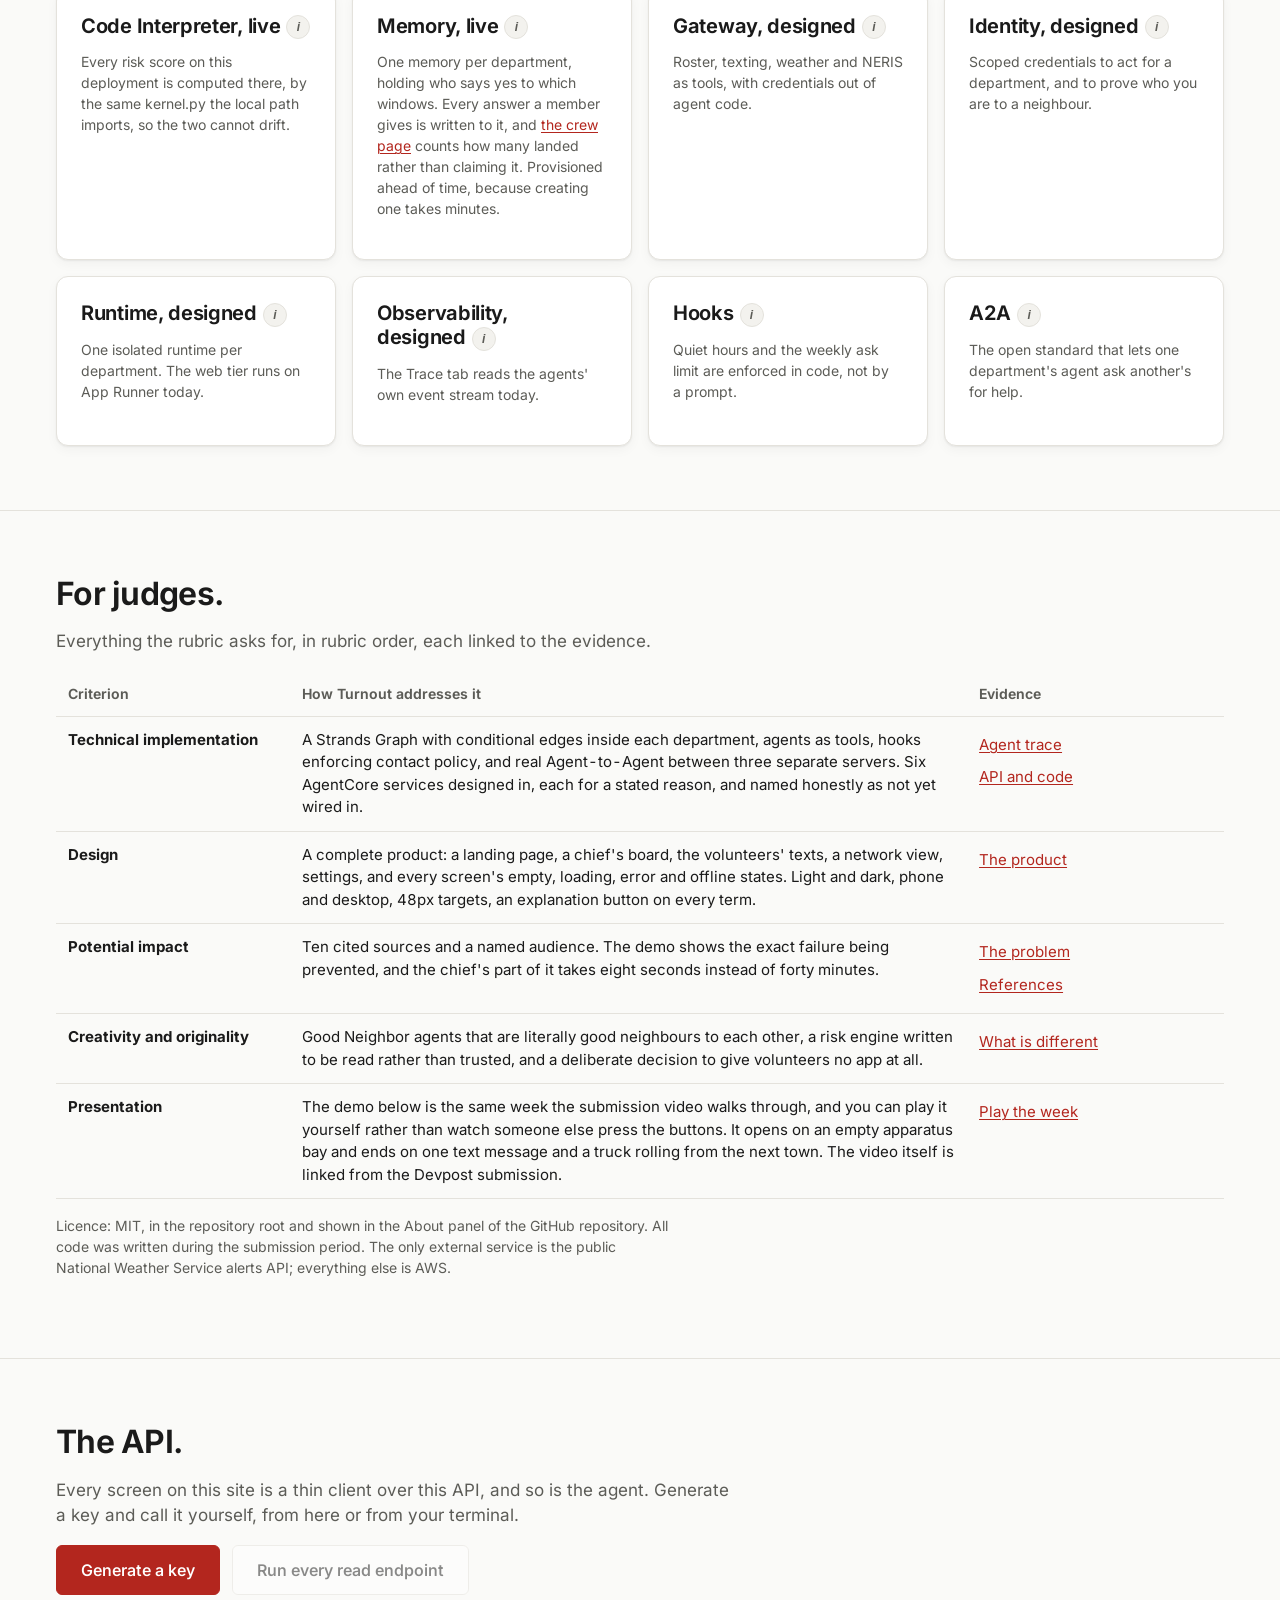
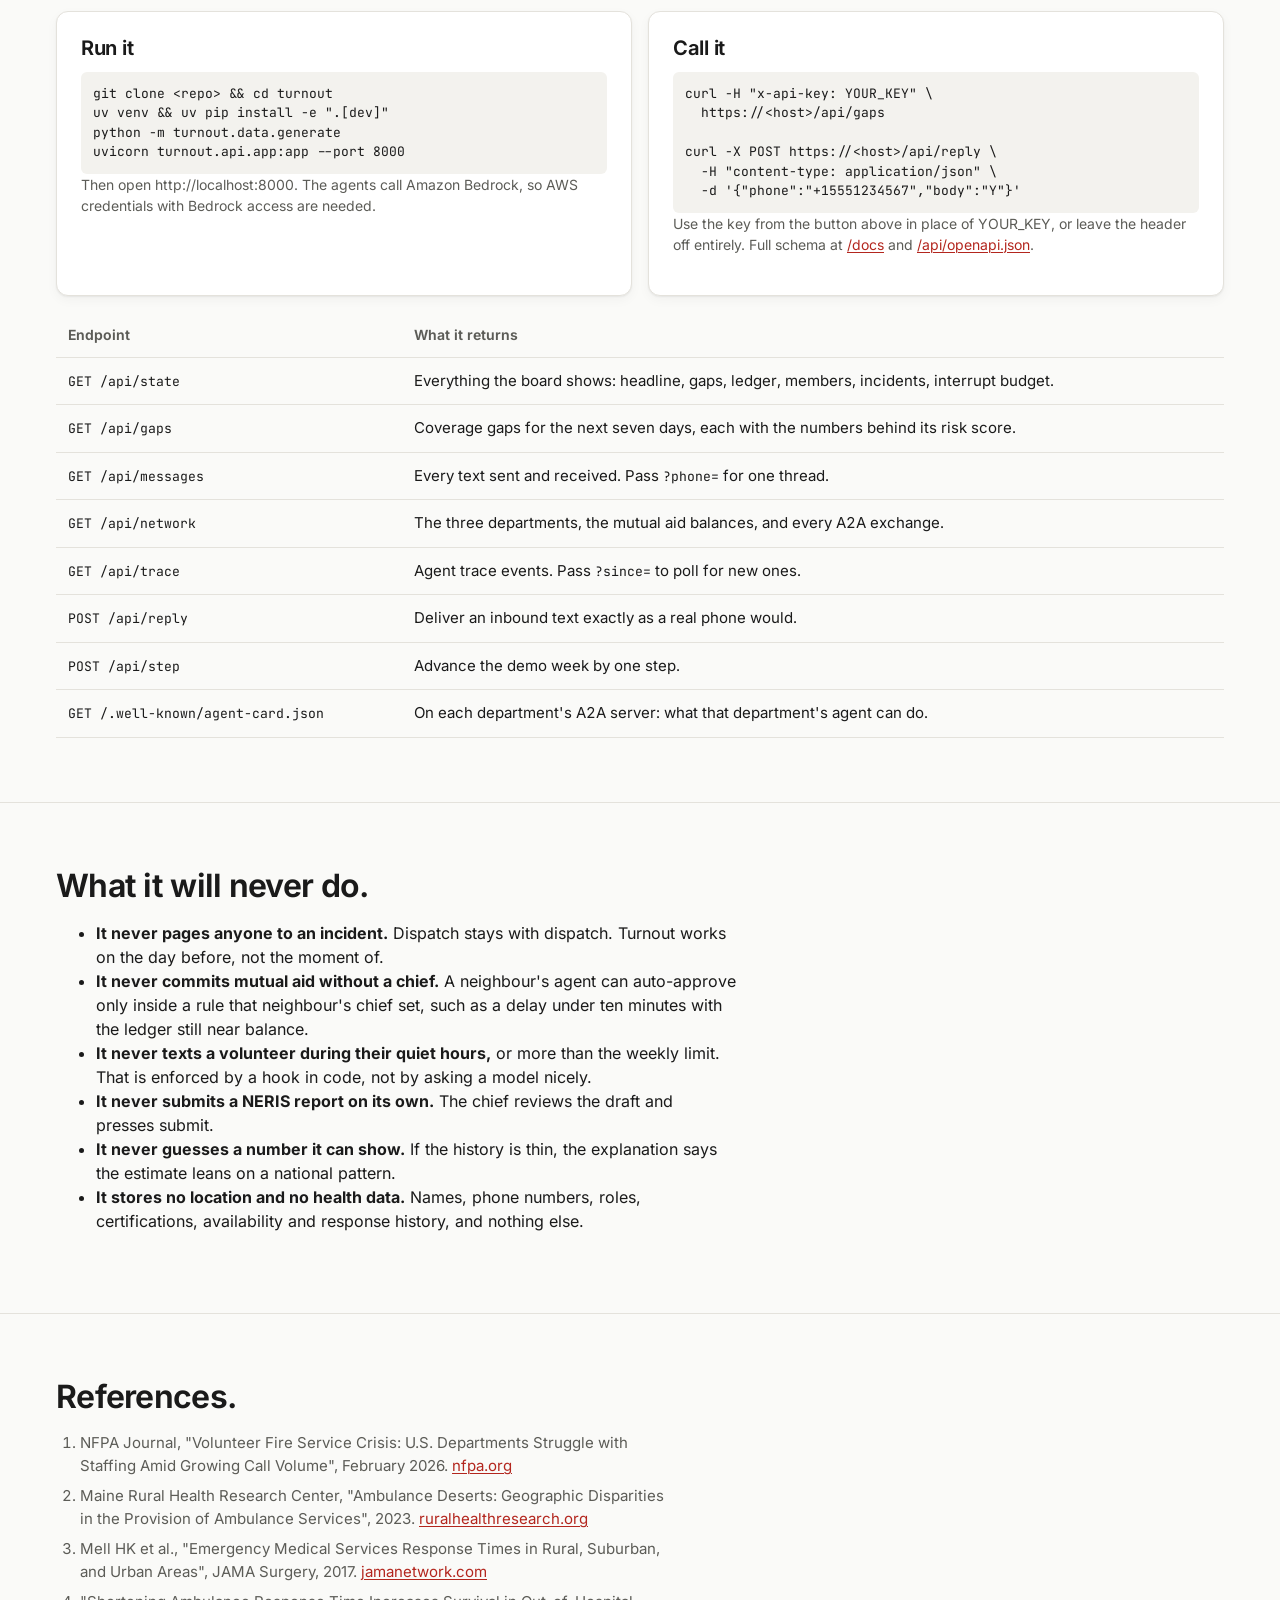
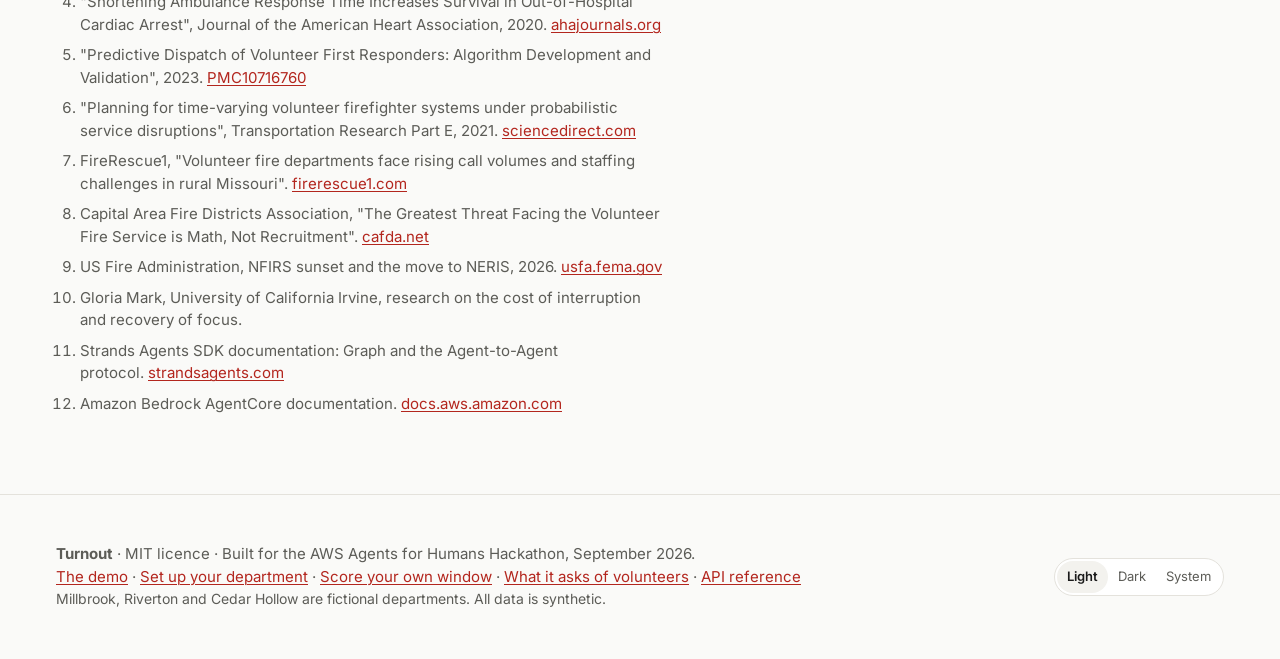
==== commit 2b5442c9: "Ship the typefaces this design was drawn in, and tune the type to them --sans has said Inter and --m" ====
--- a/web/index.html
+++ b/web/index.html
@@ -29,6 +29,8 @@
     } catch (e) {}
   })();
 </script>
+<link rel="preload" href="fonts/inter.woff2" as="font" type="font/woff2" crossorigin>
+<link rel="stylesheet" href="fonts.css">
 <link rel="stylesheet" href="styles.css">
 <link rel="icon" href="data:image/svg+xml,<svg xmlns='http://www.w3.org/2000/svg' viewBox='0 0 32 32'><rect width='32' height='32' rx='7' fill='%23B3261E'/></svg>">
 </head>
@@ -66,8 +68,6 @@
     <div class="btn-row">
       <a class="btn primary" href="app.html">Open the live demo</a>
       <a class="btn" href="try.html">Score your own window</a>
-      <a class="btn" href="crew.html">What it asks of volunteers</a>
-      <a class="btn" href="#how">See how it works</a>
     </div>
     <p class="credibility">
       <span>4.5 million Americans live more than 25 minutes from an ambulance<button class="info" data-tip="ambulance_desert" data-label="ambulance deserts"></button></span>
--- a/web/fonts.css
+++ b/web/fonts.css
@@ -0,0 +1,26 @@
+/* The typefaces this design was drawn in, served from here rather than a third party.
+
+   Both were named in the tokens from the start and neither was ever loaded, so every
+   visitor read the fallback and the type scale was tuned against a face nobody saw.
+
+   Self-hosted on purpose: no third-party request, nothing leaked to a font CDN, and one
+   less thing that can be down. Latin subset only, which is what these sites are written
+   in. Both faces are SIL Open Font License; see fonts/OFL.txt.
+
+   Regenerate with tools/fetch_fonts.py. */
+@font-face {
+  font-family: 'Inter';
+  font-style: normal;
+  font-weight: 400 700;
+  font-display: swap;
+  src: url('fonts/inter.woff2') format('woff2');
+  unicode-range: U+0000-00FF, U+0131, U+0152-0153, U+02BB-02BC, U+02C6, U+02DA, U+02DC, U+0304, U+0308, U+0329, U+2000-206F, U+20AC, U+2122, U+2191, U+2193, U+2212, U+2215, U+FEFF, U+FFFD;
+}
+@font-face {
+  font-family: 'JetBrains Mono';
+  font-style: normal;
+  font-weight: 400 600;
+  font-display: swap;
+  src: url('fonts/jetbrains-mono.woff2') format('woff2');
+  unicode-range: U+0000-00FF, U+0131, U+0152-0153, U+02BB-02BC, U+02C6, U+02DA, U+02DC, U+0304, U+0308, U+0329, U+2000-206F, U+20AC, U+2122, U+2191, U+2193, U+2212, U+2215, U+FEFF, U+FFFD;
+}
--- a/web/styles.css
+++ b/web/styles.css
@@ -435,3 +435,62 @@
 @media (max-width: 640px) {
   .runs .peek { display: none; }
 }
+
+/* Optical refinements, now that the typefaces actually load ------------------------------
+   The scale, the weights and the tracking here were all chosen for Inter, and until the faces
+   were shipped every one of them was being applied to a system fallback with different metrics.
+   With the real face in place a few things want adjusting, and a few become possible.
+
+   Nothing below changes a colour, a size or a spacing token. It is the layer above those: how
+   type sits, where lines break, and how a control answers when you touch it. */
+
+/* Inter is drawn tight and wants more negative tracking as it gets larger. At display sizes the
+   previous -.01em left the headline looking spaced out; this is closer to how the face is meant
+   to set. */
+h1 { letter-spacing: -.028em; }
+h2 { letter-spacing: -.022em; }
+h3 { letter-spacing: -.015em; }
+
+/* A headline that leaves one word alone on the last line reads as an accident. balance evens the
+   lines; pretty stops a paragraph ending on a single short word. Both degrade to nothing in a
+   browser that does not have them. */
+h1, h2, h3, h4, .status-line, .stat-label { text-wrap: balance; }
+p, li, .lede, .section-lede { text-wrap: pretty; }
+
+/* Figures that sit above or beside each other have to line up, which proportional digits will not
+   do. This is the whole reason tabular numerals exist. */
+.stat, .runs td, .kv dd, .quota, .clock, .badge, table td, table th {
+  font-variant-numeric: tabular-nums;
+}
+
+/* The credibility row wrapped as inline items, so the third fell to a second line and sat under
+   nothing in particular. A grid gives each claim its own column and a common baseline. */
+@media (min-width: 860px) {
+  .credibility {
+    display: grid;
+    grid-template-columns: repeat(auto-fit, minmax(15rem, 1fr));
+    gap: var(--s3) var(--s5);
+    align-items: start;
+  }
+}
+
+/* A control should answer when you touch it. Short enough not to feel laggy, long enough to read
+   as deliberate rather than as a flicker. The reduced-motion block later in this file nulls every
+   duration, so this costs nothing to anyone who has asked for stillness. */
+.btn, .theme-toggle button, [role="tab"], .info {
+  transition: background-color .14s ease, border-color .14s ease,
+              color .14s ease, transform .14s ease;
+}
+.btn:not(:disabled):active { transform: translateY(1px); }
+
+/* Two rings rather than one: the accent, and a gap in the page colour so the ring reads on a
+   button whose own fill is the accent. */
+:focus-visible {
+  outline: 2px solid var(--accent);
+  outline-offset: 2px;
+  box-shadow: 0 0 0 4px var(--bg);
+}
+
+/* Hairlines look heavier than they are on a high density screen. Where a border is only there to
+   separate, let it be quieter than where a border is holding something in. */
+.credibility, .runs th, .runs td { border-color: color-mix(in srgb, var(--border) 70%, transparent); }
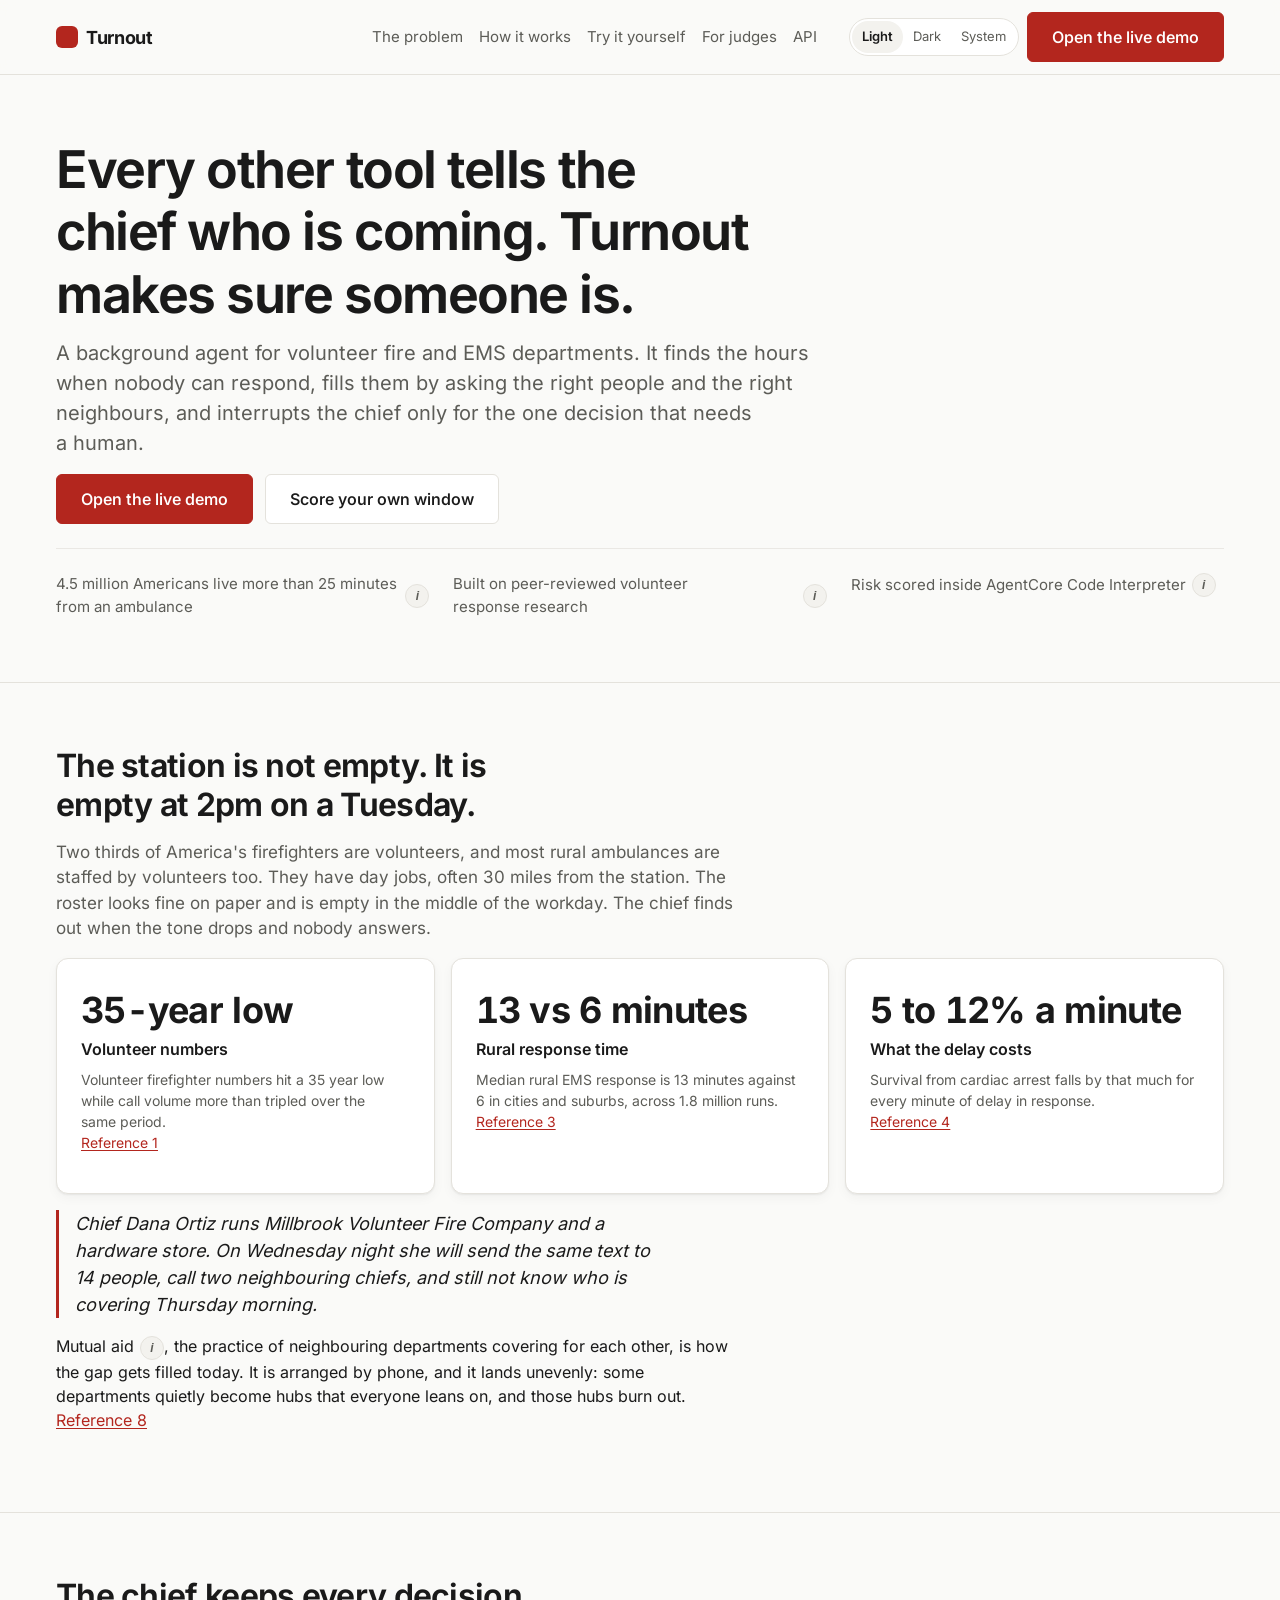
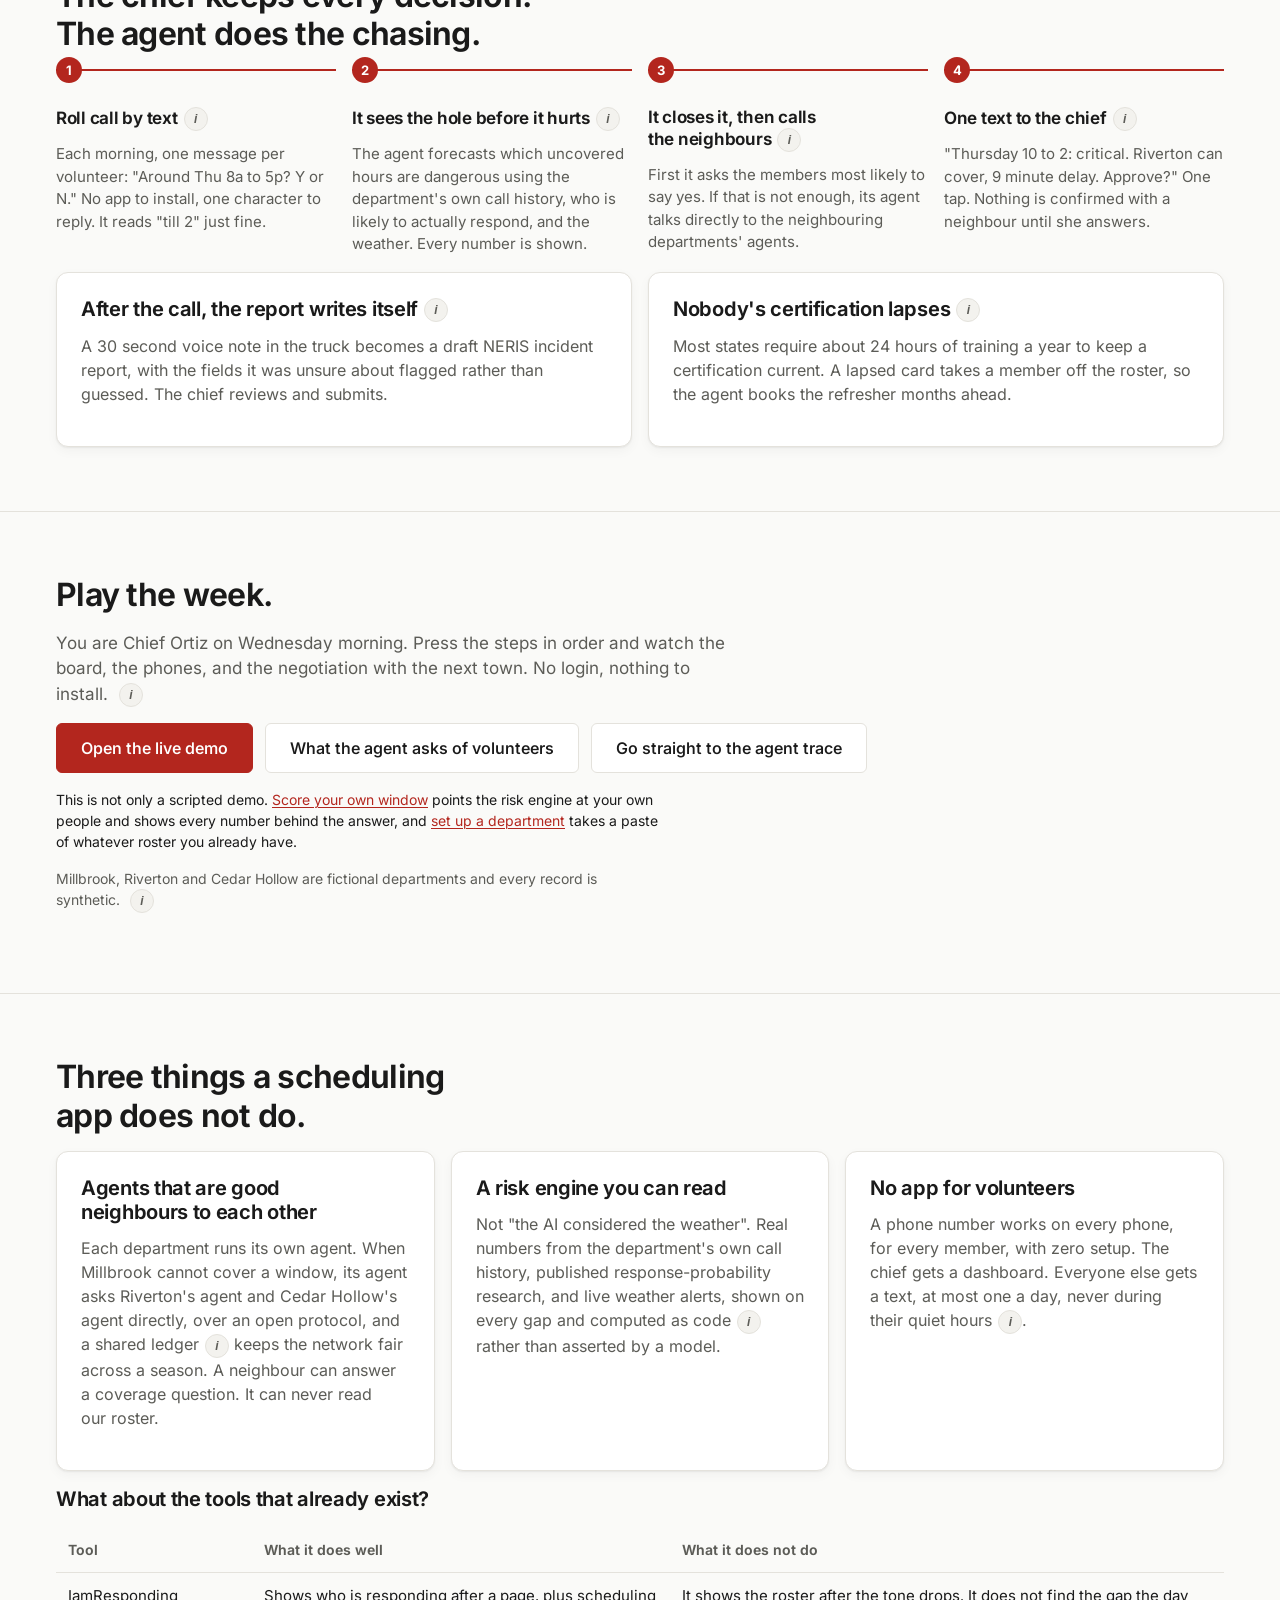
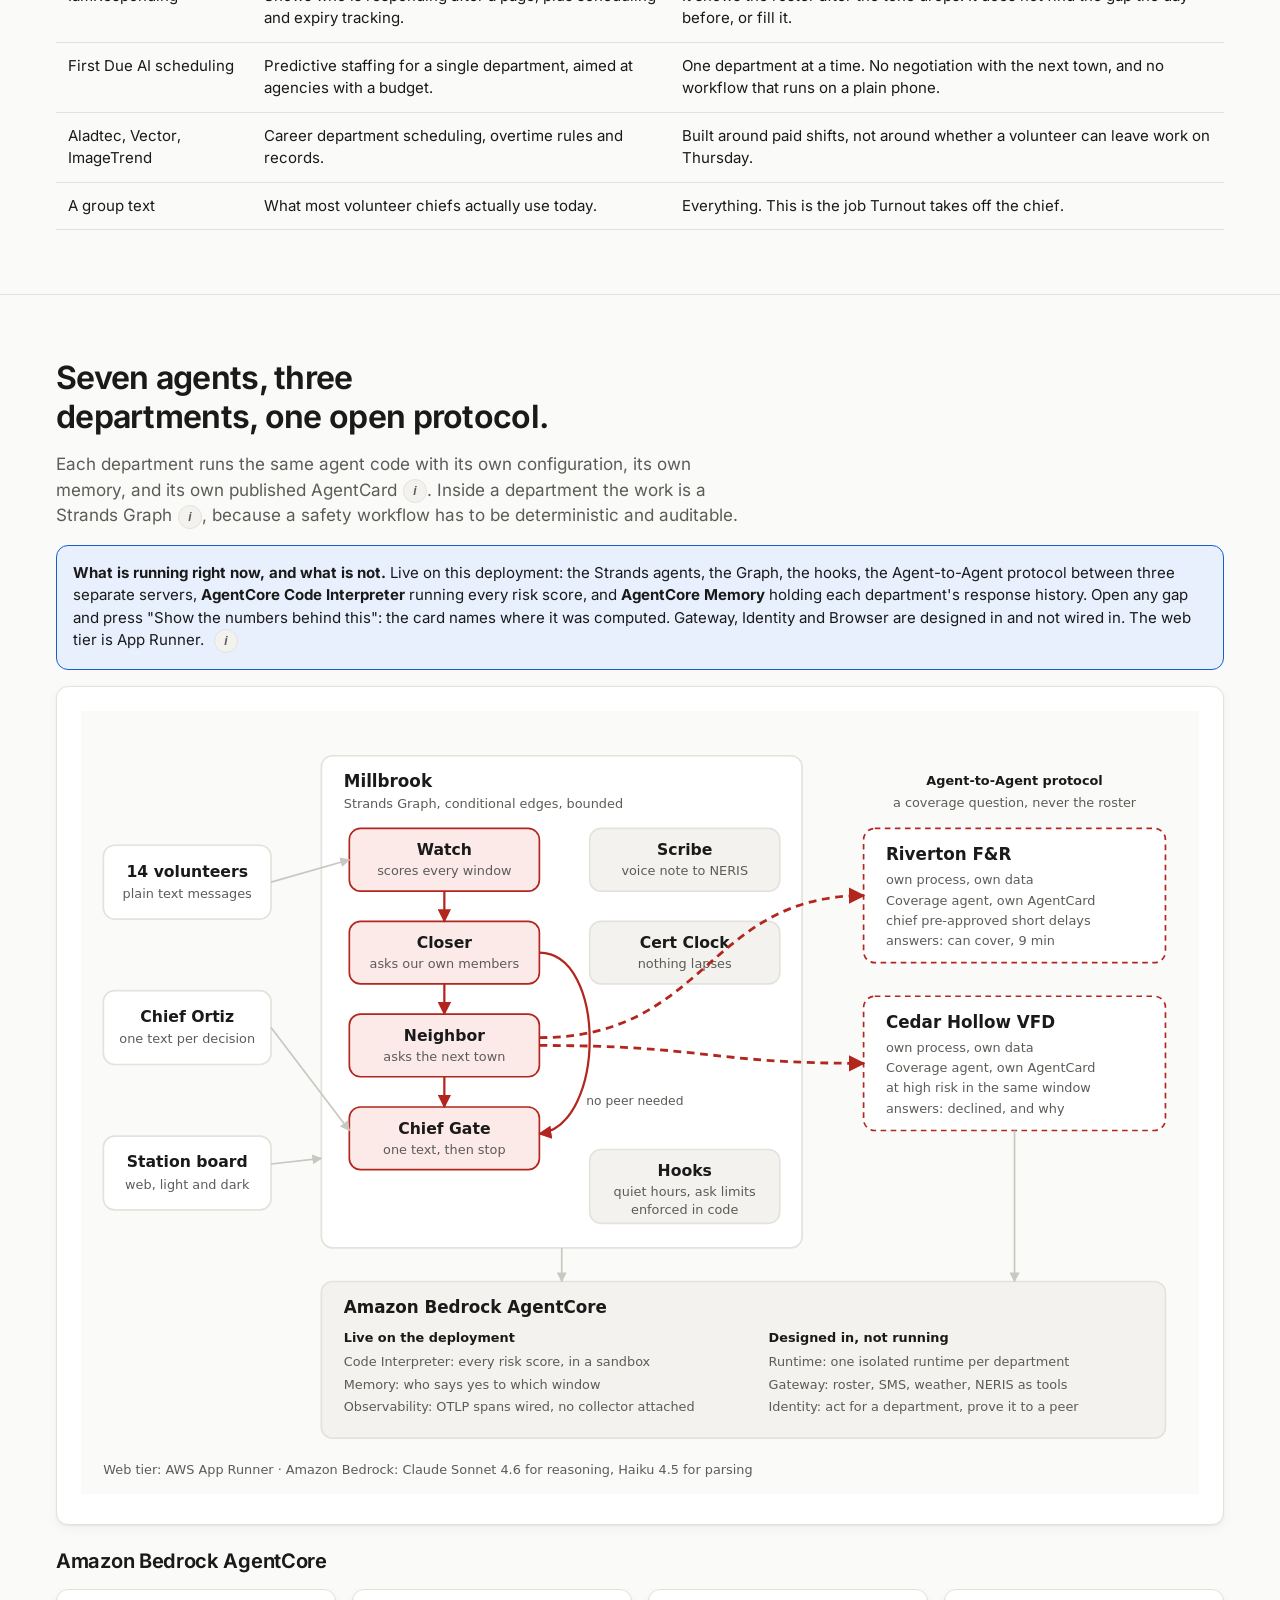
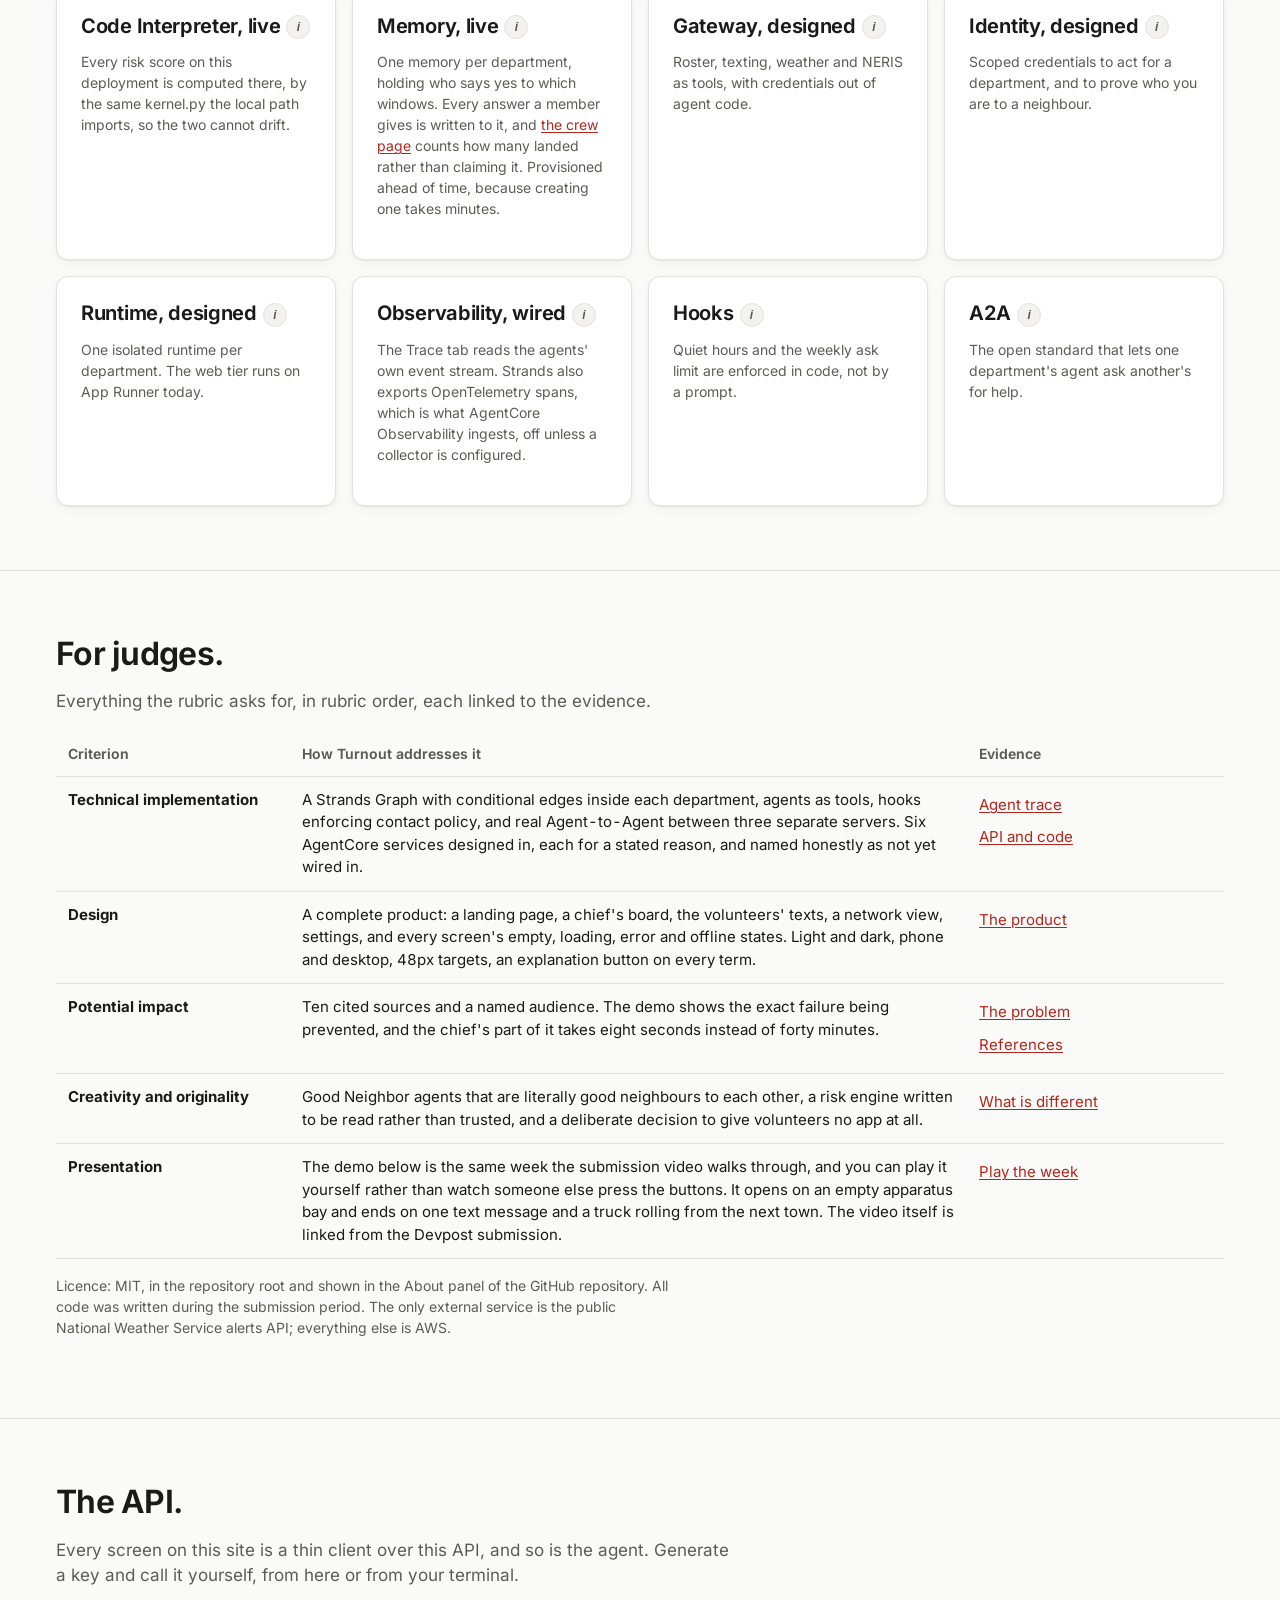
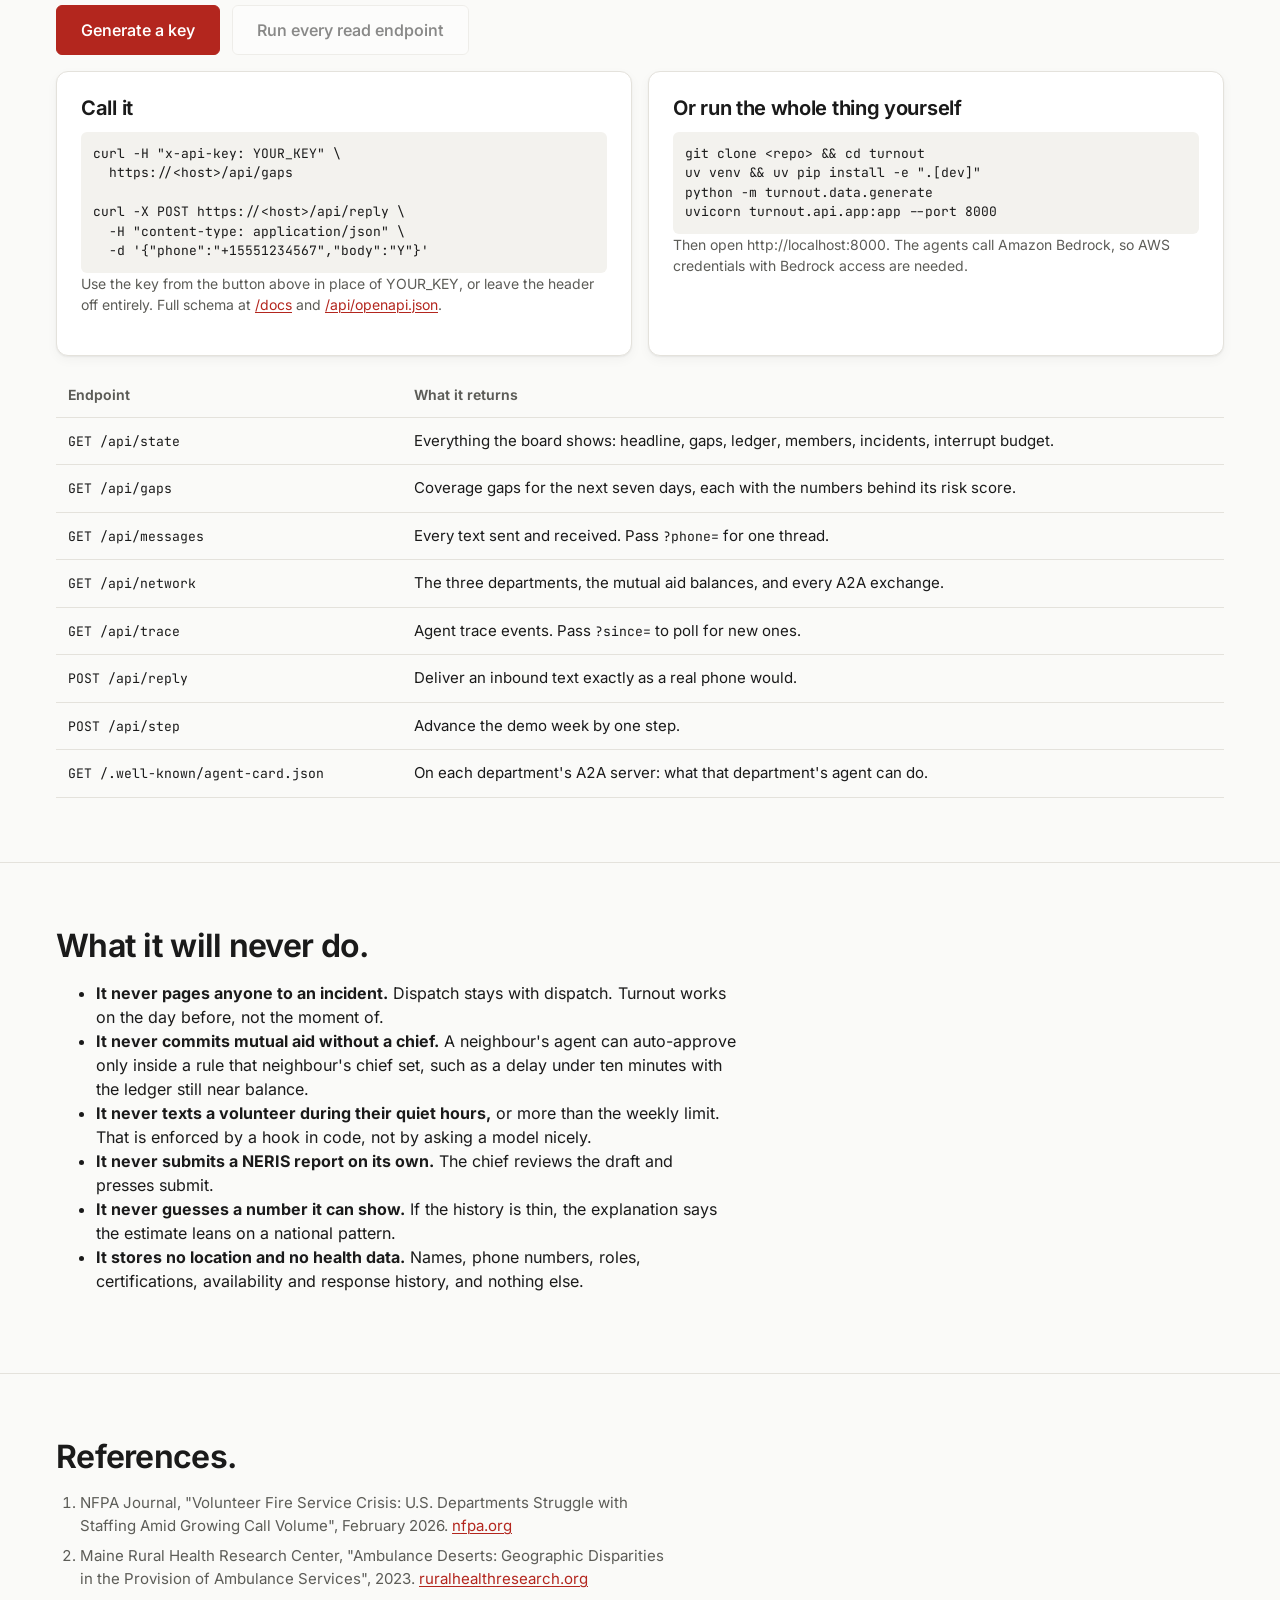
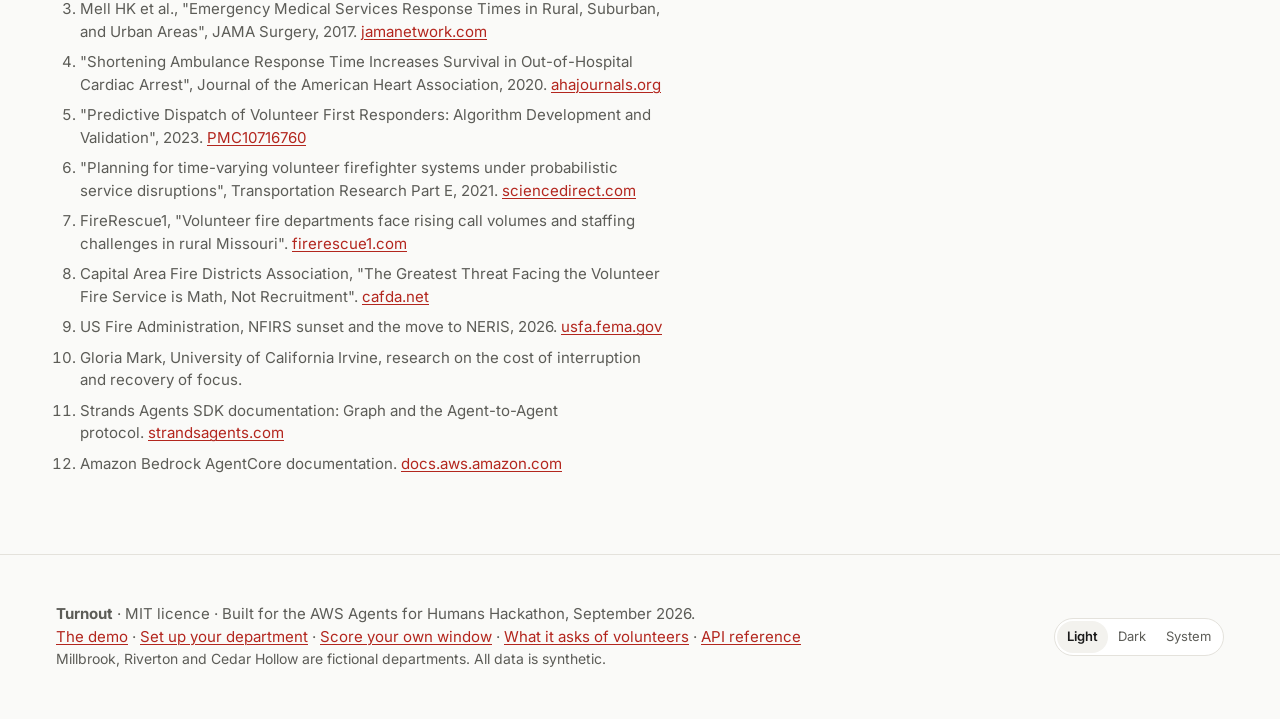
==== commit a312e8a6: "Say what is actually running, and put the API before the clone instructions Under a heading that say" ====
--- a/web/index.html
+++ b/web/index.html
@@ -278,7 +278,7 @@
     </div>
 
     <div class="card">
-      <img src="architecture.svg" data-dark-src="architecture-dark.svg" alt="Architecture diagram. Inside Millbrook, a Strands Graph runs Watch, then Closer, then Neighbor, then Chief Gate, with Scribe and Cert Clock as separate jobs and hooks enforcing quiet hours and ask limits in code. Neighbor talks over the Agent-to-Agent protocol to Riverton and Cedar Hollow, which run the same agent code in their own processes with their own data and their own AgentCards, answering a coverage question and never the roster. Two AgentCore services are live: Code Interpreter runs every risk score and Memory holds who says yes to which window. Runtime, Gateway and Identity are designed in rather than running. The web tier is AWS App Runner." style="width:100%;height:auto">
+      <img src="architecture.svg" data-dark-src="architecture-dark.svg" alt="Architecture diagram. Inside Millbrook, a Strands Graph runs Watch, then Closer, then Neighbor, then Chief Gate, with Scribe and Cert Clock as separate jobs and hooks enforcing quiet hours and ask limits in code. Neighbor talks over the Agent-to-Agent protocol to Riverton and Cedar Hollow, which run the same agent code in their own processes with their own data and their own AgentCards, answering a coverage question and never the roster. Two AgentCore services are live: Code Interpreter runs every risk score and Memory holds who says yes to which window. Runtime, Gateway and Identity are designed in rather than running, and the OpenTelemetry export that Observability ingests is wired but has no collector attached. The web tier is AWS App Runner." style="width:100%;height:auto">
     </div>
 
     <h3 style="margin-top:var(--s5)">Amazon Bedrock AgentCore</h3>
@@ -288,7 +288,7 @@
       <div class="card"><h3>Gateway, designed<button class="info" data-tip="agentcore_gateway" data-label="AgentCore Gateway"></button></h3><p class="muted small">Roster, texting, weather and NERIS as tools, with credentials out of agent code.</p></div>
       <div class="card"><h3>Identity, designed<button class="info" data-tip="agentcore_identity" data-label="AgentCore Identity"></button></h3><p class="muted small">Scoped credentials to act for a department, and to prove who you are to a neighbour.</p></div>
       <div class="card"><h3>Runtime, designed<button class="info" data-tip="agentcore_runtime" data-label="AgentCore Runtime"></button></h3><p class="muted small">One isolated runtime per department. The web tier runs on App Runner today.</p></div>
-      <div class="card"><h3>Observability, designed<button class="info" data-tip="agentcore_observability" data-label="AgentCore Observability"></button></h3><p class="muted small">The Trace tab reads the agents' own event stream today.</p></div>
+      <div class="card"><h3>Observability, wired<button class="info" data-tip="agentcore_observability" data-label="AgentCore Observability"></button></h3><p class="muted small">The Trace tab reads the agents' own event stream. Strands also exports OpenTelemetry spans, which is what AgentCore Observability ingests, off unless a collector is configured.</p></div>
       <div class="card"><h3>Hooks<button class="info" data-tip="hooks" data-label="Strands hooks"></button></h3><p class="muted small">Quiet hours and the weekly ask limit are enforced in code, not by a prompt.</p></div>
       <div class="card"><h3>A2A<button class="info" data-tip="a2a" data-label="the A2A protocol"></button></h3><p class="muted small">The open standard that lets one department's agent ask another's for help.</p></div>
     </div>
@@ -361,24 +361,24 @@
 
     <div class="grid cols-2">
       <div class="card">
-        <h3>Run it</h3>
+        <h3>Call it</h3>
+        <pre class="formula">curl -H "x-api-key: YOUR_KEY" \
+  https://&lt;host&gt;/api/gaps
+
+curl -X POST https://&lt;host&gt;/api/reply \
+  -H "content-type: application/json" \
+  -d '{"phone":"+15551234567","body":"Y"}'</pre>
+        <p class="muted small">Use the key from the button above in place of YOUR_KEY, or leave the header off entirely. Full schema at <a href="/docs">/docs</a> and
+        <a href="/api/openapi.json">/api/openapi.json</a>.</p>
+      </div>
+      <div class="card">
+        <h3>Or run the whole thing yourself</h3>
         <pre class="formula">git clone &lt;repo&gt; &amp;&amp; cd turnout
 uv venv &amp;&amp; uv pip install -e ".[dev]"
 python -m turnout.data.generate
 uvicorn turnout.api.app:app --port 8000</pre>
         <p class="muted small">Then open http://localhost:8000. The agents call Amazon Bedrock, so
         AWS credentials with Bedrock access are needed.</p>
-      </div>
-      <div class="card">
-        <h3>Call it</h3>
-        <pre class="formula">curl -H "x-api-key: YOUR_KEY" \
-  https://&lt;host&gt;/api/gaps
-
-curl -X POST https://&lt;host&gt;/api/reply \
-  -H "content-type: application/json" \
-  -d '{"phone":"+15551234567","body":"Y"}'</pre>
-        <p class="muted small">Use the key from the button above in place of YOUR_KEY, or leave the header off entirely. Full schema at <a href="/docs">/docs</a> and
-        <a href="/api/openapi.json">/api/openapi.json</a>.</p>
       </div>
     </div>
 
--- a/web/styles.css
+++ b/web/styles.css
@@ -494,3 +494,24 @@
 /* Hairlines look heavier than they are on a high density screen. Where a border is only there to
    separate, let it be quieter than where a border is holding something in. */
 .credibility, .runs th, .runs td { border-color: color-mix(in srgb, var(--border) 70%, transparent); }
+
+/* The phones panel, after the audit learned to play the demo -----------------------------
+   Three real defects lived here since the panel was written, and none of them could be seen by
+   an audit that only ever loaded an empty page. */
+
+/* A scrollable list with nothing focusable inside cannot be scrolled from a keyboard at all.
+   tabindex makes it reachable; this gives the focus it now takes somewhere to show. */
+.phone-body:focus-visible { outline: 2px solid var(--accent); outline-offset: -2px; }
+
+/* The member picker was styled inline with 4px of padding and came out 29px tall, against a rule
+   that every control in this app is at least 48. In the stylesheet it can also be themed. */
+.phone-picker {
+  font: inherit; font-size: .9375rem;
+  min-height: 48px; padding: var(--s2) var(--s3);
+  border-radius: var(--r-sm); border: 1px solid var(--border);
+  background: var(--surface); color: var(--text);
+  max-width: 100%;
+}
+
+/* Y and N are one character, so they came out 36 and 37 wide. A target is measured both ways. */
+.phone-foot .btn { min-width: 48px; }
